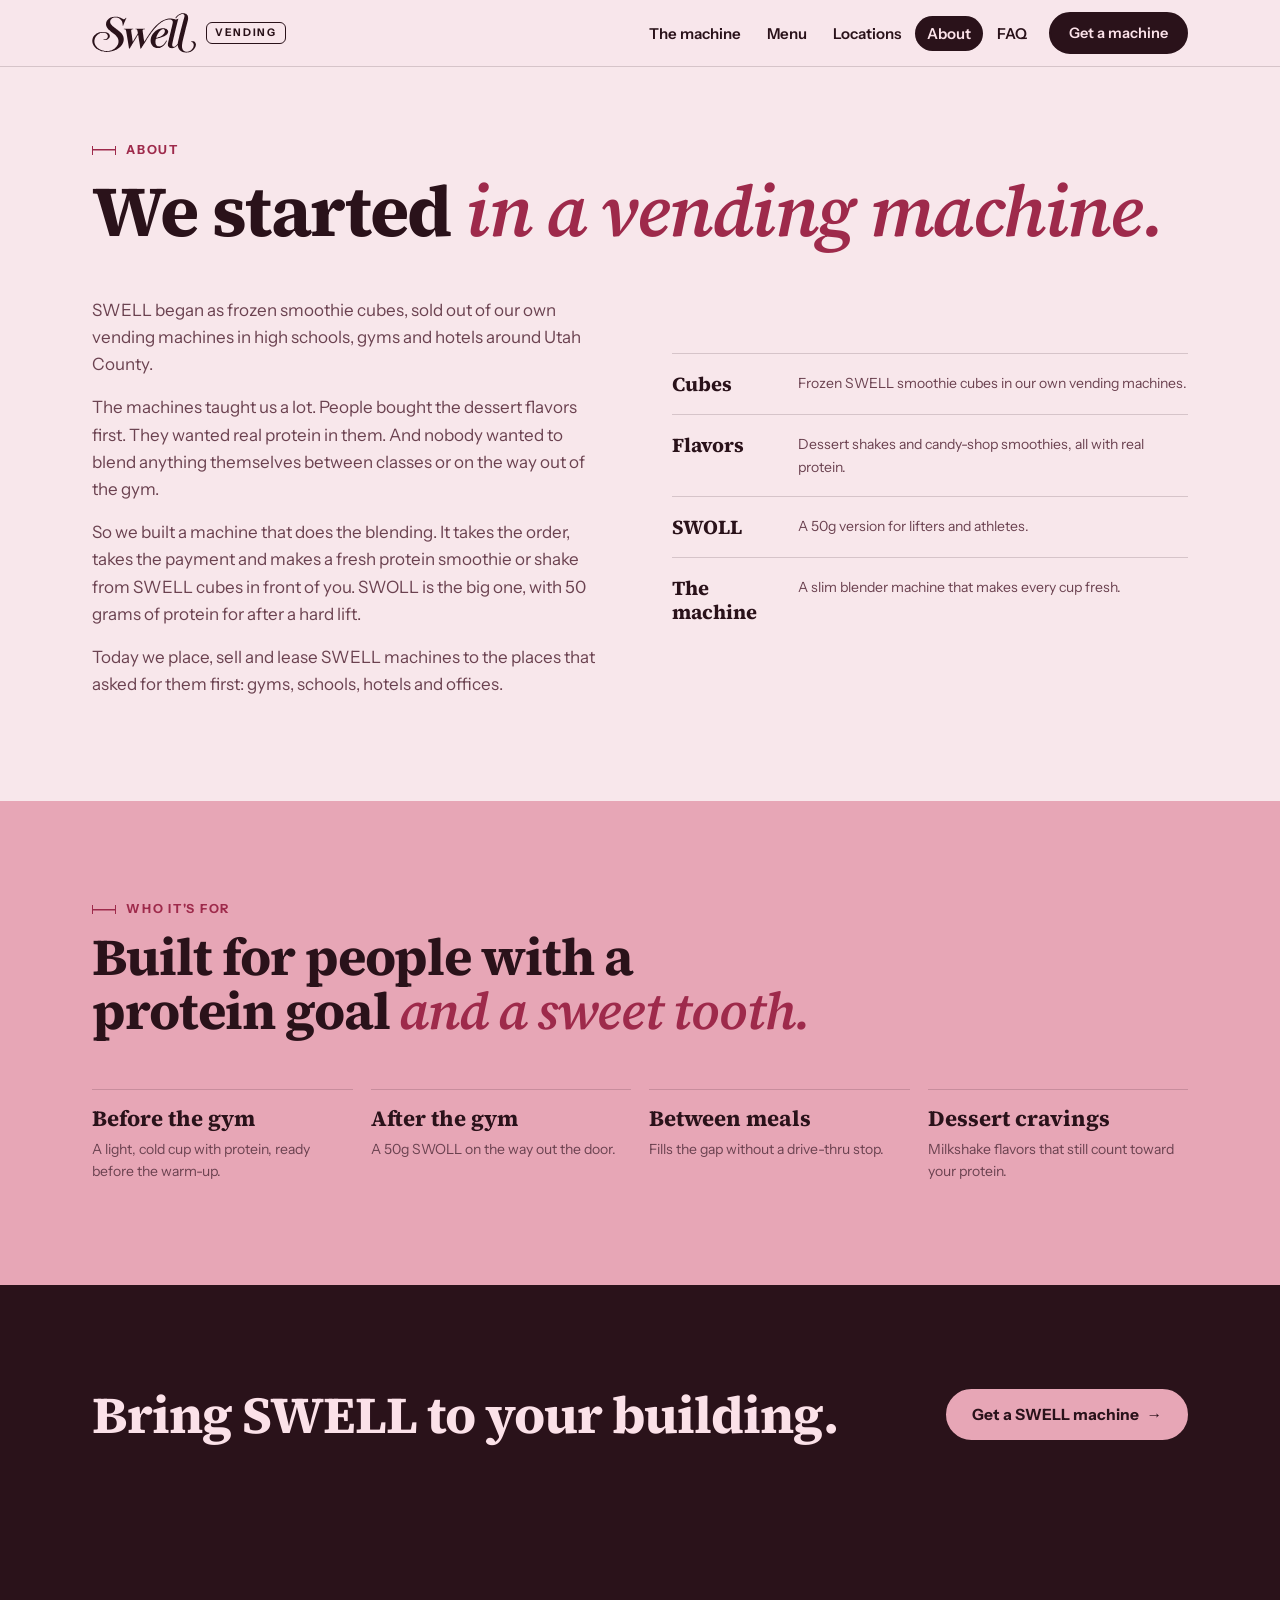
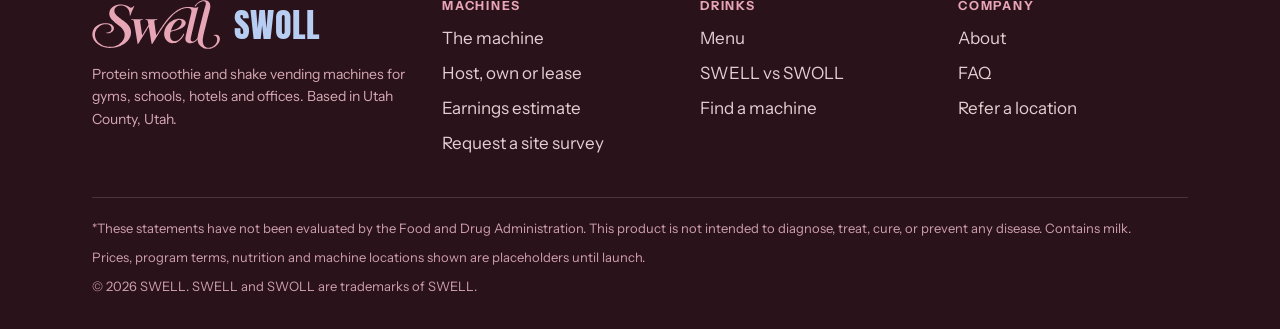
==== about.html @ 577dccd2 "Add files via upload" ====
<!doctype html>
<html lang="en">
<head>
<meta charset="utf-8">
<meta name="viewport" content="width=device-width, initial-scale=1, viewport-fit=cover">
<title>About SWELL</title>
<meta name="claude:viewport-fit-sides" content="cover">
<meta name="description" content="SWELL started selling frozen smoothie cubes from its own vending machines in Utah County high schools, gyms and hotels. Now the machine blends them fresh.">
<link rel="canonical" href="https://pdrayday.github.io/drinkswell/about.html">
<meta name="theme-color" content="#f8e7eb">
<meta name="color-scheme" content="only light">
<meta property="og:type" content="website"><meta property="og:site_name" content="SWELL Vending"><meta property="og:title" content="About SWELL"><meta property="og:description" content="SWELL started selling frozen smoothie cubes from its own vending machines in Utah County high schools, gyms and hotels. Now the machine blends them fresh."><meta property="og:image" content="https://pdrayday.github.io/drinkswell/img/cups/swell_mango.webp">
<link rel="icon" href="favicon.ico" sizes="any"><link rel="icon" type="image/png" sizes="32x32" href="img/icons/favicon-32.png"><link rel="apple-touch-icon" href="img/icons/apple-touch-icon.png">
<link rel="preload" href="fonts/source-serif-4.woff2" as="font" type="font/woff2" crossorigin>
<link rel="preload" href="fonts/instrument-sans-400.woff2" as="font" type="font/woff2" crossorigin>
<link rel="stylesheet" href="css/site.css">
</head>
<body>
<svg width="0" height="0" style="position:absolute" aria-hidden="true"><symbol id="swell-logo" viewBox="0 0 2496 954"><path fill-rule="evenodd" d="M2245.5,951.9C2242.8,951.5 2233.5,950.2 2225.0,949.1C2202.7,946.1 2182.8,940.0 2160.0,929.1C2152.1,925.3 2133.8,914.0 2126.5,908.5C2114.6,899.4 2094.5,877.2 2086.2,864.0C2081.6,856.6 2072.1,836.1 2069.2,827.0C2064.2,811.8 2060.0,790.3 2060.0,779.9C2060.0,769.8 2055.9,768.1 2050.6,776.0C2047.2,781.1 2028.8,799.5 2022.0,804.5C2020.5,805.6 2016.6,808.5 2013.4,811.0C2006.9,816.0 2003.8,818.0 1993.5,823.8C1962.8,841.0 1920.8,848.5 1890.5,842.0C1880.0,839.8 1866.3,834.8 1861.0,831.2C1859.6,830.3 1857.5,829.0 1856.3,828.5C1849.8,825.5 1830.0,803.7 1830.0,799.5C1830.0,799.0 1828.7,795.9 1827.1,792.6C1824.8,787.8 1823.8,783.5 1822.4,772.2C1820.8,759.5 1820.8,756.2 1821.9,743.7C1823.4,725.7 1824.8,716.4 1826.6,712.2C1827.3,710.3 1828.7,704.7 1829.5,699.7C1830.4,694.6 1831.9,687.8 1833.0,684.5C1834.0,681.2 1835.4,675.4 1836.0,671.5C1836.6,667.6 1837.9,662.0 1838.9,659.0C1840.0,656.0 1841.3,649.9 1842.0,645.5C1842.7,641.1 1844.0,635.5 1845.0,633.0C1846.0,630.5 1847.3,624.5 1847.9,619.6C1848.6,614.7 1849.8,609.1 1850.6,607.1C1851.4,605.2 1852.7,599.3 1853.6,594.1C1854.4,588.8 1855.9,582.2 1856.9,579.5C1857.9,576.8 1859.3,571.1 1860.0,567.0C1860.7,562.9 1862.0,557.5 1863.0,555.0C1864.0,552.5 1865.3,546.9 1866.0,542.5C1866.7,538.1 1868.0,532.3 1869.0,529.5C1870.0,526.8 1871.4,521.4 1872.1,517.5C1872.7,513.6 1874.1,508.2 1875.0,505.5C1876.0,502.7 1877.3,497.1 1878.0,493.0C1878.7,488.9 1880.0,483.5 1881.0,481.0C1882.0,478.5 1883.3,473.2 1883.9,469.2C1884.5,465.1 1885.9,459.3 1887.0,456.2C1888.1,453.2 1889.5,446.8 1890.1,442.1C1890.7,437.4 1892.0,431.5 1893.0,429.0C1894.0,426.5 1895.3,420.6 1895.9,415.8C1896.5,411.0 1897.9,404.3 1899.0,401.0C1900.1,397.6 1901.6,391.1 1902.4,386.5C1903.2,381.9 1904.4,377.1 1905.0,376.0C1905.6,374.9 1906.9,369.6 1908.0,364.2C1909.0,358.9 1910.4,353.1 1911.0,351.5C1911.6,349.9 1913.0,344.3 1914.1,339.2C1915.1,334.1 1916.5,329.0 1917.1,327.9C1917.6,326.8 1919.0,321.5 1920.0,316.2C1921.1,310.9 1922.5,304.7 1923.3,302.5C1924.1,300.3 1925.3,295.1 1926.0,291.0C1926.7,286.9 1928.1,281.2 1929.0,278.4C1930.0,275.5 1931.4,269.7 1932.0,265.6C1932.6,261.4 1934.0,255.0 1935.1,251.3C1936.1,247.6 1937.7,238.3 1938.6,230.6C1940.8,211.5 1939.6,199.9 1934.2,189.2C1928.0,176.8 1915.6,166.2 1902.5,162.0C1899.8,161.1 1896.5,159.8 1895.3,159.2C1891.5,157.1 1873.2,155.0 1859.0,155.0C1844.8,155.0 1821.2,157.2 1816.5,159.0C1815.0,159.6 1809.7,160.7 1804.6,161.6C1796.8,162.9 1784.4,166.4 1773.5,170.2C1771.8,170.8 1767.8,172.1 1764.5,173.2C1761.2,174.3 1756.4,176.2 1753.9,177.6C1751.3,178.9 1748.6,180.0 1747.9,180.0C1747.1,180.0 1744.3,181.1 1741.5,182.4C1738.8,183.7 1733.6,186.1 1730.0,187.8C1726.4,189.5 1721.5,191.8 1719.0,193.0C1716.5,194.2 1712.4,196.3 1709.9,197.8C1707.3,199.3 1703.2,201.6 1700.9,202.9C1698.5,204.2 1695.1,206.3 1693.4,207.6C1691.7,208.9 1689.9,210.0 1689.3,210.0C1688.8,210.0 1686.6,211.3 1684.4,213.0C1682.3,214.6 1680.0,216.0 1679.4,216.0C1678.8,216.0 1676.7,217.2 1674.7,218.8C1672.8,220.3 1669.9,222.3 1668.3,223.2C1666.8,224.2 1663.5,226.3 1661.0,228.0C1658.5,229.7 1655.2,231.8 1653.7,232.8C1652.2,233.7 1647.9,236.8 1644.3,239.5C1640.8,242.2 1636.8,245.2 1635.6,246.0C1630.0,249.9 1614.9,261.9 1609.6,266.7C1608.5,267.7 1606.6,269.2 1605.4,270.0C1601.3,272.9 1578.6,293.8 1556.7,315.0C1528.3,342.4 1467.1,412.7 1451.5,435.8C1450.1,437.8 1447.6,441.3 1445.9,443.5C1444.3,445.7 1441.3,449.9 1439.2,452.9C1434.8,459.4 1432.1,463.0 1427.7,468.7C1422.2,475.9 1409.1,493.4 1406.9,496.5C1405.8,498.1 1403.1,502.0 1401.0,505.0C1398.8,508.0 1396.1,511.9 1395.0,513.5C1393.9,515.1 1391.8,518.1 1390.5,520.0C1389.2,521.9 1387.1,525.1 1386.0,527.0C1384.8,528.9 1382.1,533.0 1380.0,536.0C1369.4,550.7 1360.1,564.6 1356.9,570.5C1355.7,572.7 1353.7,575.8 1352.4,577.3C1351.1,578.9 1350.0,580.6 1350.0,581.1C1350.0,581.6 1347.4,586.0 1344.2,590.8C1336.8,601.8 1322.9,622.7 1321.4,624.9C1319.1,628.3 1308.5,644.6 1307.0,647.0C1306.2,648.4 1304.6,651.0 1303.5,652.8C1302.4,654.7 1300.3,657.8 1298.8,659.7C1297.2,661.7 1296.0,663.8 1296.0,664.5C1296.0,665.2 1294.8,667.3 1293.2,669.3C1291.7,671.3 1288.3,676.6 1285.7,681.2C1283.0,685.8 1279.6,691.4 1278.2,693.7C1276.7,696.0 1273.3,701.4 1270.6,705.7C1267.9,710.0 1264.5,715.3 1263.0,717.5C1261.6,719.7 1260.1,722.2 1259.8,723.0C1259.5,723.8 1256.7,728.3 1253.6,732.8C1250.5,737.4 1248.0,741.4 1248.0,741.6C1248.0,741.8 1245.4,746.0 1242.1,750.8C1235.0,761.4 1225.5,776.2 1221.5,783.0C1219.8,785.8 1216.7,790.9 1214.5,794.4C1212.3,797.9 1209.4,802.6 1208.0,804.9C1206.6,807.3 1204.6,810.4 1203.5,811.8C1202.3,813.3 1199.4,817.9 1197.0,822.0C1194.6,826.1 1191.9,830.4 1191.0,831.5C1190.1,832.6 1187.1,837.3 1184.4,842.0C1176.1,856.2 1171.0,860.2 1165.0,857.0C1161.9,855.3 1161.1,852.9 1159.5,840.3C1158.6,833.8 1156.9,823.1 1155.5,816.5C1154.2,809.9 1152.4,799.1 1151.5,792.5C1150.6,785.9 1149.4,778.9 1148.9,776.9C1148.4,775.0 1147.1,766.8 1146.1,758.7C1145.0,750.7 1143.7,742.4 1143.1,740.3C1142.6,738.2 1141.2,729.8 1140.0,721.5C1138.9,713.2 1137.5,704.9 1137.0,703.0C1136.5,701.1 1135.4,693.6 1134.5,686.5C1133.6,679.4 1132.0,669.9 1131.0,665.5C1130.0,661.1 1128.6,653.2 1128.0,648.0C1127.4,642.8 1126.1,634.5 1125.0,629.5C1124.0,624.5 1122.6,615.8 1121.9,610.1C1121.3,604.4 1120.1,597.4 1119.4,594.6C1118.6,591.8 1117.3,583.6 1116.4,576.5C1115.6,569.4 1114.0,559.5 1112.9,554.5C1111.8,549.5 1110.6,541.6 1110.3,536.7C1110.0,531.9 1109.1,527.2 1108.4,526.2C1107.2,524.6 1107.0,524.6 1104.3,526.2C1102.8,527.1 1100.4,530.0 1099.0,532.7C1096.1,538.1 1093.1,543.1 1090.1,547.5C1084.4,555.6 1068.8,581.1 1067.0,585.1C1066.4,586.4 1064.4,590.0 1062.5,593.0C1060.6,596.0 1058.1,600.3 1056.9,602.5C1055.7,604.7 1053.7,607.8 1052.4,609.3C1051.1,610.9 1050.0,612.8 1050.0,613.5C1050.0,614.2 1048.9,616.1 1047.6,617.7C1046.3,619.2 1044.3,622.3 1043.1,624.5C1041.9,626.7 1039.9,630.1 1038.7,632.0C1037.5,634.0 1035.6,637.1 1034.5,638.9C1033.4,640.7 1031.5,643.6 1030.3,645.4C1029.1,647.1 1027.3,649.9 1026.4,651.5C1025.5,653.1 1023.7,655.8 1022.4,657.3C1021.1,658.9 1020.0,660.7 1020.0,661.3C1020.0,662.0 1018.6,664.3 1017.0,666.4C1015.3,668.6 1014.0,670.8 1014.0,671.3C1014.0,672.2 1012.0,675.7 1005.5,686.0C1004.3,687.9 1001.1,693.2 998.4,697.8C995.7,702.3 992.1,708.2 990.5,710.8C988.9,713.5 986.6,717.1 985.5,718.9C984.4,720.7 982.3,723.8 980.8,725.7C979.2,727.7 978.0,729.8 978.0,730.5C978.0,731.2 976.7,733.4 975.0,735.5C973.4,737.6 972.0,739.8 972.0,740.5C972.0,741.2 970.7,743.4 969.0,745.5C967.4,747.6 966.0,749.8 966.0,750.5C966.0,751.2 964.7,753.4 963.0,755.5C961.4,757.6 960.0,759.7 960.0,760.3C960.0,760.9 958.9,762.7 957.6,764.4C956.3,766.1 954.2,769.5 952.9,771.9C948.1,780.5 938.8,795.8 933.1,804.5C931.6,806.7 929.9,809.6 929.2,811.0C928.5,812.4 927.0,814.9 925.7,816.7C924.5,818.4 922.1,822.2 920.5,825.0C918.9,827.9 916.5,831.4 915.4,832.8C914.2,834.3 912.3,837.4 911.2,839.7C910.0,842.0 908.6,844.2 908.0,844.5C907.4,844.9 906.4,846.6 905.6,848.4C903.5,853.5 898.2,859.0 895.4,859.0C890.7,859.0 888.3,855.1 887.5,846.4C887.1,842.1 886.2,835.4 885.4,831.5C884.7,827.6 883.2,819.1 882.1,812.5C881.0,805.9 879.0,794.0 877.7,786.0C876.3,778.0 873.8,762.0 872.1,750.5C870.3,739.0 868.2,725.2 867.4,720.0C866.5,714.8 865.0,705.1 864.0,698.5C862.1,686.1 858.6,665.9 854.5,643.5C853.2,636.4 851.8,628.0 851.5,625.0C851.1,622.0 849.8,613.9 848.5,607.0C847.2,600.1 845.9,591.1 845.5,587.0C845.1,582.9 844.2,576.7 843.4,573.2C842.6,569.7 841.1,561.2 840.0,554.2C838.9,547.2 837.2,537.2 836.1,532.0C835.1,526.8 833.9,519.8 833.5,516.5C833.1,513.2 831.9,506.2 830.9,500.9C828.9,491.3 827.0,479.1 822.5,449.0C816.6,410.1 812.7,400.1 800.9,393.9C797.1,391.9 794.6,391.5 781.3,391.0C771.3,390.7 765.7,390.1 764.9,389.3C762.9,387.3 763.5,382.2 766.0,379.5L768.3,377.0L878.1,377.0C976.5,377.0 988.0,377.2 989.4,378.6C991.4,380.6 991.4,385.9 989.4,388.8C988.0,390.9 987.2,391.0 973.2,391.0C959.9,391.0 958.0,391.2 953.5,393.4C943.1,398.2 939.2,406.5 940.3,421.4C941.7,439.8 943.2,453.1 945.0,463.5C946.1,469.6 947.4,479.2 948.1,485.0C948.7,490.8 950.0,499.3 951.0,504.0C952.0,508.7 953.4,517.0 954.0,522.5C954.6,528.0 956.0,537.0 957.0,542.5C958.1,548.0 959.4,557.5 960.0,563.5C960.6,569.5 962.0,579.2 963.0,585.0C964.1,590.8 965.4,601.1 966.0,608.0C966.6,614.9 967.9,625.2 969.0,631.0C970.0,636.8 971.4,646.5 972.0,652.5C972.6,658.5 973.8,666.0 974.6,669.1C975.3,672.2 976.0,676.8 976.0,679.3C976.0,684.0 977.7,686.4 980.6,685.8C981.5,685.6 982.6,684.8 983.0,684.0C983.4,683.2 985.5,679.1 987.5,675.0C989.5,670.9 992.0,666.6 993.0,665.5C994.0,664.4 995.5,662.0 996.5,660.1C997.4,658.2 999.1,655.8 1000.1,654.7C1001.1,653.5 1002.0,652.2 1002.0,651.7C1002.0,650.7 1005.0,645.6 1010.8,637.0C1012.5,634.3 1014.0,631.6 1014.0,631.2C1014.0,630.7 1014.9,629.1 1016.0,627.7C1018.1,625.0 1022.7,617.0 1025.9,610.4C1026.9,608.1 1028.3,605.9 1028.9,605.5C1029.5,605.2 1030.7,603.2 1031.6,601.2C1033.0,597.6 1035.1,594.2 1041.2,585.3C1042.7,583.0 1044.0,580.9 1044.0,580.6C1044.0,580.0 1046.9,575.5 1053.0,566.5C1059.7,556.7 1062.0,552.9 1062.0,552.1C1062.0,551.6 1063.1,549.9 1064.4,548.3C1065.7,546.8 1067.7,543.7 1068.9,541.5C1070.1,539.3 1072.5,535.1 1074.3,532.2C1076.1,529.3 1081.1,521.0 1085.4,513.7C1089.8,506.5 1094.4,499.1 1095.6,497.5C1100.2,491.1 1100.5,488.4 1098.7,470.8C1097.8,461.8 1096.3,451.8 1095.5,448.5C1094.6,445.2 1093.0,437.6 1092.0,431.5C1087.6,406.7 1083.9,398.2 1075.5,393.7C1072.2,391.9 1069.4,391.5 1059.0,391.2C1045.3,390.8 1043.0,389.9 1043.0,385.0C1043.0,383.5 1043.9,381.1 1045.1,379.6L1047.1,377.0L1158.5,377.0C1238.7,377.0 1270.6,377.3 1272.4,378.1C1273.7,378.7 1275.1,380.1 1275.3,381.2C1276.0,383.9 1274.2,388.8 1272.0,390.0C1271.0,390.6 1262.6,391.0 1253.4,391.0C1237.6,391.0 1236.5,391.1 1230.9,393.6C1224.0,396.7 1218.8,402.7 1216.3,410.7C1214.8,415.4 1214.8,417.3 1215.9,428.2C1217.2,441.6 1218.9,454.6 1222.5,480.0C1223.8,489.1 1225.2,499.0 1225.5,502.0C1225.8,505.0 1226.5,509.8 1227.1,512.5C1227.6,515.2 1229.1,526.0 1230.5,536.5C1231.9,547.0 1233.4,558.4 1233.9,562.0C1240.0,602.8 1244.3,631.4 1246.0,642.0C1246.6,646.1 1248.0,655.1 1249.1,662.0C1250.1,668.9 1251.0,676.4 1251.0,678.6C1251.0,684.1 1253.7,687.7 1256.7,686.2C1257.9,685.5 1259.2,683.8 1259.8,682.2C1260.7,679.7 1272.2,661.5 1281.2,648.3C1282.7,646.0 1284.0,643.8 1284.0,643.2C1284.0,642.7 1284.9,641.5 1285.9,640.6C1287.0,639.6 1288.6,637.2 1289.5,635.3C1290.4,633.4 1292.1,630.3 1293.3,628.5C1294.5,626.6 1296.6,623.2 1298.0,620.9C1299.4,618.6 1302.3,613.9 1304.5,610.4C1306.7,606.9 1309.8,601.8 1311.5,599.0C1316.2,590.9 1320.7,583.8 1323.0,580.5C1324.2,578.9 1326.6,575.0 1328.5,572.0C1330.3,569.0 1333.0,564.9 1334.5,563.0C1337.2,559.4 1346.0,546.3 1349.5,540.6C1350.6,538.8 1352.5,536.0 1353.8,534.4C1359.9,526.6 1362.0,523.6 1362.0,522.5C1362.0,521.8 1363.2,519.7 1364.8,517.7C1366.3,515.8 1368.3,512.9 1369.2,511.3C1371.1,508.3 1374.0,503.9 1381.1,493.3C1388.4,482.4 1388.8,481.7 1392.5,477.0C1394.4,474.5 1396.9,470.9 1398.0,469.0C1399.1,467.1 1401.4,463.7 1403.1,461.5C1404.7,459.3 1407.3,455.7 1408.8,453.5C1412.0,448.7 1416.5,442.7 1420.0,438.4C1421.4,436.7 1423.6,433.9 1425.0,432.1C1426.4,430.4 1429.1,426.9 1431.0,424.5C1434.6,420.0 1440.3,412.8 1461.3,386.1C1463.6,383.2 1466.2,380.1 1467.1,379.1C1468.0,378.2 1474.7,370.5 1482.0,362.0C1510.6,328.7 1540.3,298.3 1572.4,269.5C1577.3,265.1 1582.7,260.2 1584.4,258.6C1586.1,257.0 1589.1,254.6 1591.0,253.1C1592.9,251.7 1597.0,248.5 1600.0,246.0C1606.5,240.6 1615.8,233.4 1624.0,227.5C1625.9,226.1 1629.5,223.4 1632.0,221.5C1634.5,219.6 1638.1,217.1 1640.0,216.0C1641.9,214.9 1645.5,212.4 1648.0,210.5C1650.5,208.5 1653.8,206.2 1655.3,205.2C1656.9,204.3 1659.8,202.3 1661.7,200.8C1663.7,199.2 1665.8,198.0 1666.5,198.0C1667.2,198.0 1669.0,197.0 1670.6,195.8C1672.1,194.5 1675.4,192.5 1678.0,191.3C1680.5,190.1 1683.2,188.6 1684.0,188.1C1684.8,187.5 1687.5,186.2 1690.0,185.0C1696.6,182.0 1702.3,179.1 1704.0,177.9C1704.8,177.4 1707.5,176.0 1710.0,174.9C1712.5,173.8 1715.2,172.5 1716.0,171.9C1716.8,171.4 1719.1,170.3 1721.0,169.4C1722.9,168.5 1726.8,166.7 1729.5,165.4C1732.2,164.1 1735.8,162.7 1737.5,162.4C1739.2,162.0 1742.2,160.8 1744.4,159.8C1749.2,157.4 1760.3,153.4 1769.5,150.9C1773.3,149.9 1778.3,148.3 1780.5,147.5C1782.7,146.7 1789.2,145.1 1795.0,144.0C1800.8,142.9 1808.0,141.4 1811.0,140.6C1820.3,138.1 1856.4,134.7 1878.0,134.3C1895.4,133.9 1902.2,134.2 1923.0,136.5C1936.5,137.9 1952.0,140.2 1957.5,141.5C1963.0,142.8 1969.8,144.2 1972.5,144.6C1975.2,145.0 1979.9,146.1 1982.9,147.1C1989.5,149.4 2010.4,153.0 2016.8,153.0C2028.6,152.9 2045.8,148.1 2056.0,142.0C2067.7,134.9 2068.2,134.7 2070.6,135.8C2073.6,137.2 2074.6,141.0 2072.7,144.6C2068.2,153.7 2053.6,204.4 2043.5,246.5C2039.6,262.7 2036.4,275.2 2033.0,287.0C2031.8,291.1 2029.9,298.3 2028.9,303.0C2027.8,307.7 2026.3,313.5 2025.5,316.0C2024.8,318.5 2023.4,324.4 2022.5,329.2C2021.7,334.1 2020.1,340.8 2019.1,344.2C2018.0,347.7 2016.9,352.7 2016.5,355.5C2016.1,358.2 2014.8,363.9 2013.5,368.0C2011.0,376.1 2008.3,386.8 2004.0,405.5C2002.5,412.1 2000.6,420.2 1999.7,423.5C1998.9,426.8 1996.8,435.8 1995.0,443.5C1993.3,451.2 1991.0,461.1 1989.8,465.5C1988.7,469.9 1986.9,477.5 1985.9,482.4C1984.9,487.3 1983.6,492.7 1983.0,494.4C1982.4,496.1 1981.2,501.3 1980.5,506.0C1979.7,510.7 1978.2,517.2 1977.2,520.5C1976.1,523.8 1975.0,529.4 1974.6,532.9C1974.2,536.4 1972.8,542.7 1971.5,546.9C1970.2,551.1 1968.9,556.8 1968.5,559.5C1968.2,562.2 1966.8,568.1 1965.5,572.5C1963.1,580.2 1961.4,587.4 1956.6,608.5C1955.3,614.0 1953.6,620.8 1952.7,623.5C1951.9,626.2 1950.4,632.7 1949.5,637.8C1948.6,642.9 1947.3,648.7 1946.6,650.8C1945.9,652.8 1945.0,656.8 1944.6,659.5C1944.2,662.2 1942.9,668.3 1941.6,673.0C1940.3,677.7 1938.7,684.9 1938.0,689.0C1937.3,693.1 1936.1,698.2 1935.4,700.3C1934.6,702.4 1933.3,708.3 1932.5,713.3C1931.6,718.4 1930.1,725.4 1929.1,729.0C1926.5,737.7 1925.0,751.0 1925.0,764.5C1925.0,784.4 1927.5,792.4 1936.4,801.8C1942.7,808.5 1945.3,810.0 1953.6,811.5C1960.2,812.8 1962.5,812.8 1970.6,811.6C1980.3,810.2 1990.4,806.2 1996.7,801.4C1998.4,800.1 2000.3,799.0 2000.9,799.0C2002.7,799.0 2025.1,778.8 2032.0,770.9C2043.6,757.8 2054.7,742.4 2057.0,736.6C2057.5,735.2 2058.6,728.1 2059.5,720.9C2060.3,713.7 2061.2,707.5 2061.5,707.1C2061.7,706.7 2062.8,701.4 2063.9,695.4C2065.0,689.4 2067.5,677.5 2069.5,669.0C2071.5,660.5 2073.9,649.2 2075.0,644.0C2076.1,638.8 2078.3,629.1 2079.9,622.5C2082.7,610.7 2084.6,602.6 2091.0,574.5C2095.2,556.0 2101.8,529.1 2108.0,505.0C2110.8,494.3 2115.1,477.6 2117.6,468.0C2120.1,458.4 2123.0,447.1 2124.0,443.0C2125.0,438.9 2128.8,423.8 2132.4,409.5C2136.1,395.2 2140.2,379.0 2141.5,373.5C2145.8,355.5 2147.2,349.6 2150.1,339.6C2151.7,334.2 2153.0,329.2 2153.0,328.6C2153.0,328.0 2154.4,322.3 2156.1,316.0C2157.8,309.7 2160.5,299.3 2162.2,293.0C2163.9,286.7 2166.5,277.0 2168.0,271.5C2169.6,266.0 2171.5,258.8 2172.3,255.5C2176.7,237.4 2178.5,230.7 2180.5,223.5C2181.8,219.1 2183.5,212.8 2184.3,209.5C2188.9,191.0 2191.3,182.1 2192.6,178.6C2193.5,176.4 2194.6,172.1 2195.1,169.1C2195.7,166.0 2197.2,160.1 2198.6,156.0C2204.0,139.1 2205.2,135.2 2206.7,129.5C2207.5,126.2 2209.2,120.3 2210.5,116.5C2211.8,112.7 2213.2,107.9 2213.5,106.0C2213.9,104.1 2215.3,98.5 2216.8,93.5C2219.1,85.5 2219.4,82.8 2219.4,69.0L2219.5,53.5L2215.5,47.2C2211.9,41.3 2209.7,39.0 2202.2,33.3C2197.7,29.9 2183.9,26.7 2173.5,26.7C2163.5,26.7 2138.2,30.8 2133.5,33.2C2131.8,34.1 2128.9,35.1 2127.0,35.5C2123.7,36.1 2111.3,41.5 2106.0,44.6C2104.6,45.4 2101.7,46.9 2099.5,47.9C2097.3,48.9 2094.9,50.5 2094.1,51.4C2093.4,52.3 2092.2,53.0 2091.5,53.0C2090.9,53.0 2088.3,54.5 2085.9,56.2C2080.1,60.5 2078.1,61.9 2073.2,65.2C2066.7,69.5 2042.6,93.5 2036.4,101.6C2033.4,105.6 2028.8,112.6 2026.2,117.2C2020.3,127.4 2018.1,128.8 2010.3,127.0C2000.9,124.9 1999.9,119.3 2007.3,110.1C2009.1,107.9 2013.0,102.9 2016.0,98.9C2035.3,73.3 2062.7,48.6 2085.1,36.6C2087.6,35.3 2090.2,33.5 2090.9,32.6C2091.6,31.8 2093.8,30.6 2095.7,29.9C2097.7,29.3 2100.8,27.7 2102.8,26.4C2104.7,25.1 2106.8,24.0 2107.4,24.0C2108.0,24.0 2110.5,22.9 2113.0,21.6C2115.5,20.3 2119.5,18.7 2122.0,18.0C2124.5,17.4 2127.9,16.0 2129.5,15.0C2131.2,13.9 2135.2,12.7 2138.5,12.1C2141.8,11.5 2147.9,10.1 2152.0,8.9C2158.9,6.8 2161.7,6.6 2189.0,6.6L2218.5,6.5L2230.6,9.7C2237.3,11.5 2245.3,14.3 2248.5,16.0C2251.6,17.6 2254.8,19.0 2255.5,19.0C2256.2,19.0 2257.3,19.7 2258.1,20.6C2258.8,21.4 2261.0,23.0 2263.0,24.0C2270.7,27.9 2289.4,49.2 2292.7,57.6C2293.1,58.6 2294.4,61.0 2295.7,62.9C2297.0,64.8 2298.0,67.1 2298.0,68.2C2298.0,69.2 2299.1,72.8 2300.5,76.1C2303.7,83.7 2307.0,107.8 2307.0,123.5C2307.0,136.1 2302.8,169.8 2300.7,175.0C2299.9,176.9 2298.7,181.9 2298.0,186.0C2297.3,190.1 2295.9,195.6 2294.9,198.2C2293.9,200.8 2292.6,205.9 2291.9,209.7C2291.3,213.4 2290.0,218.5 2289.0,221.0C2288.0,223.5 2286.7,228.9 2286.0,233.0C2285.3,237.1 2284.1,242.1 2283.3,244.0C2282.5,245.9 2281.2,250.9 2280.4,255.0C2279.6,259.1 2277.9,266.1 2276.6,270.5C2274.4,278.1 2272.8,283.9 2269.3,297.5C2265.7,311.7 2264.9,314.9 2263.0,322.5C2261.9,326.9 2260.1,333.2 2259.1,336.5C2258.0,339.8 2256.5,345.9 2255.6,350.0C2254.8,354.1 2253.4,359.4 2252.6,361.8C2251.8,364.1 2250.6,368.8 2250.0,372.3C2249.4,375.7 2247.8,381.9 2246.5,386.0C2245.3,390.1 2243.9,396.0 2243.5,399.0C2243.1,402.0 2242.0,406.5 2241.0,409.0C2240.1,411.5 2238.7,416.6 2238.0,420.5C2237.4,424.4 2235.8,430.9 2234.5,435.0C2233.3,439.1 2231.9,444.5 2231.5,447.0C2231.2,449.5 2230.0,454.2 2229.0,457.5C2227.9,460.8 2226.4,467.1 2225.6,471.5C2224.8,475.9 2223.5,481.3 2222.7,483.5C2221.9,485.7 2220.7,490.9 2220.0,495.0C2219.3,499.1 2217.9,504.8 2216.9,507.7C2215.9,510.6 2214.4,516.6 2213.6,521.2C2212.7,525.8 2211.2,531.8 2210.1,534.5C2209.1,537.3 2207.9,541.8 2207.5,544.5C2207.1,547.3 2205.8,552.9 2204.5,557.0C2203.1,561.1 2201.4,567.4 2200.7,571.0C2199.9,574.6 2198.3,581.3 2197.1,586.0C2192.9,602.3 2191.9,606.6 2189.9,616.5C2188.8,622.0 2187.3,628.5 2186.5,631.0C2185.7,633.5 2184.4,639.1 2183.6,643.5C2182.7,647.9 2181.4,653.7 2180.5,656.4C2179.7,659.1 2178.5,664.3 2177.9,667.9C2177.3,671.5 2176.1,676.9 2175.3,679.8C2174.0,684.6 2172.0,694.3 2167.6,718.0C2161.6,750.3 2159.8,769.9 2160.3,797.5C2160.6,819.9 2161.0,823.9 2163.4,835.5C2164.9,842.6 2167.7,853.0 2169.5,858.5C2173.1,868.9 2179.3,882.4 2181.0,883.5C2181.6,883.9 2182.9,885.9 2184.1,888.1C2188.8,897.4 2207.9,913.6 2222.0,920.3C2228.2,923.2 2243.9,928.3 2251.8,929.9C2258.5,931.3 2286.4,931.3 2295.0,930.0C2305.2,928.4 2326.1,923.0 2330.2,920.9C2332.3,919.9 2334.4,919.0 2335.1,919.0C2336.4,919.0 2352.4,911.1 2358.0,907.8C2371.8,899.5 2381.4,891.8 2394.4,878.6C2402.5,870.3 2415.1,854.2 2417.8,848.6C2418.7,846.9 2420.3,844.1 2421.6,842.5C2422.8,840.9 2424.1,838.4 2424.5,837.0C2424.9,835.6 2425.9,833.4 2426.8,832.0C2428.8,828.7 2433.7,815.1 2435.6,807.5C2441.2,784.3 2441.4,782.5 2441.5,768.5C2441.5,755.5 2441.3,753.7 2438.2,743.8C2434.7,732.4 2430.9,724.3 2425.8,717.6C2421.3,711.8 2413.1,704.3 2409.0,702.4C2407.1,701.5 2404.4,699.9 2403.0,699.0C2399.5,696.5 2389.5,694.7 2383.5,695.4C2376.9,696.1 2374.7,694.7 2375.2,690.0C2375.5,686.4 2375.7,686.2 2385.0,682.0C2398.1,675.9 2418.6,674.3 2435.5,678.0C2464.3,684.3 2486.6,709.2 2491.0,739.8C2491.5,743.7 2492.7,748.8 2493.5,751.2C2495.3,756.6 2495.4,759.3 2493.5,765.3C2492.7,768.0 2491.5,774.0 2490.9,778.8C2488.5,796.9 2481.2,817.8 2471.0,835.9C2458.6,857.9 2436.8,882.6 2416.1,898.2C2411.5,901.7 2406.1,905.7 2404.1,907.2C2402.1,908.7 2398.8,910.8 2396.8,912.0C2394.8,913.1 2391.6,915.0 2389.7,916.2C2381.1,921.9 2357.1,933.5 2348.0,936.5C2345.0,937.5 2341.3,938.9 2339.7,939.7C2333.1,943.0 2311.1,947.7 2293.5,949.5C2290.2,949.8 2284.0,950.8 2279.6,951.6C2271.2,953.1 2253.7,953.3 2245.5,951.9ZM338.5,934.0C329.7,933.5 316.7,932.5 309.5,931.6C302.4,930.7 294.8,930.0 292.8,930.0C288.1,930.0 255.8,923.6 246.5,920.9C226.0,914.8 216.0,911.7 211.5,910.0C208.8,908.9 203.8,907.2 200.5,906.1C181.5,900.0 139.0,878.2 124.0,866.9C122.1,865.5 119.7,864.0 118.6,863.6C111.3,861.0 66.8,820.2 59.6,809.4C58.5,807.6 55.5,803.6 53.0,800.3C47.4,793.1 38.0,778.9 35.2,773.3C34.0,771.0 32.6,768.9 32.1,768.6C31.6,768.2 30.6,766.3 29.9,764.2C29.3,762.2 27.9,759.4 27.0,758.0C26.0,756.6 24.7,753.5 24.0,751.0C23.3,748.5 21.9,744.8 20.8,742.7C17.8,736.7 12.5,717.1 9.4,700.0C8.4,694.2 7.5,683.4 7.2,672.5C6.9,656.6 7.1,652.6 9.4,638.5C10.8,629.7 13.1,619.1 14.5,615.0C15.8,610.9 17.8,604.8 18.8,601.5C21.8,592.4 25.3,583.8 27.6,580.0C28.8,578.1 30.1,575.4 30.5,574.0C30.9,572.6 32.3,570.1 33.6,568.4C34.9,566.7 36.0,565.0 36.0,564.5C36.0,563.8 42.6,553.7 47.3,547.5C50.4,543.3 60.8,531.2 65.0,527.0C70.0,522.0 82.8,511.1 87.9,507.5C90.2,505.9 93.9,503.1 96.0,501.5C103.7,495.4 113.1,490.2 138.7,477.8C147.0,473.8 177.0,463.9 186.5,462.0C189.8,461.3 195.7,460.0 199.5,459.0C208.1,456.7 234.8,454.1 257.5,453.3C278.6,452.6 312.2,455.6 327.0,459.5C332.2,460.9 339.0,462.6 342.0,463.4C348.4,465.1 362.6,470.1 365.5,471.8C366.6,472.4 369.5,473.9 372.0,475.0C382.0,479.6 387.0,483.0 397.9,492.2C407.1,499.9 417.6,513.1 419.5,519.0C419.9,520.4 421.3,523.3 422.6,525.5C425.0,529.6 428.0,544.7 428.0,552.6C428.0,559.7 424.9,575.3 422.4,580.9C421.1,583.8 420.0,586.7 420.0,587.2C420.0,587.8 417.9,591.7 415.3,595.9C403.4,615.0 373.5,637.9 353.2,643.4C350.1,644.3 345.0,645.7 342.0,646.6C333.2,649.1 305.8,649.7 293.5,647.6C281.4,645.5 277.6,643.6 277.2,639.3C277.0,636.9 277.5,635.7 279.7,634.0C282.0,632.2 283.2,631.9 287.0,632.5C311.7,636.0 331.3,632.0 350.6,619.4C363.6,611.0 374.4,594.6 378.2,577.8C385.3,545.8 375.1,514.9 351.3,496.2C346.0,492.0 334.9,485.0 333.6,485.0C333.2,485.0 331.6,484.2 330.2,483.2C325.8,480.2 311.6,476.1 298.1,473.9C287.2,472.1 282.7,471.9 264.5,472.3C241.1,472.9 228.3,474.5 216.1,478.4C211.6,479.8 207.1,481.0 206.2,481.0C205.3,481.0 203.2,481.7 201.5,482.6C199.8,483.5 195.8,485.2 192.5,486.5C182.9,490.2 175.5,493.4 172.9,495.1C171.6,496.0 168.5,497.7 166.0,498.9C159.7,501.9 157.4,503.4 141.0,514.7C131.0,521.7 110.1,541.7 103.8,550.5C102.2,552.7 100.0,555.6 99.0,557.0C94.5,562.9 91.9,566.8 89.3,571.4C87.8,574.0 85.3,578.3 83.8,580.9C82.3,583.4 80.4,587.1 79.5,589.0C78.6,590.9 76.7,594.8 75.4,597.5C74.0,600.2 72.3,604.5 71.6,607.0C70.8,609.5 69.3,613.8 68.2,616.5C67.1,619.2 65.5,624.4 64.6,628.0C63.8,631.6 62.5,636.8 61.6,639.7C56.4,658.0 57.4,707.2 63.4,723.7C64.2,726.0 65.3,730.4 65.9,733.4C66.5,736.5 68.1,741.4 69.5,744.3C70.9,747.3 72.0,750.3 72.0,751.1C72.0,752.4 76.4,762.1 79.6,768.0C80.4,769.4 81.9,772.5 83.1,775.0C84.3,777.5 86.2,780.7 87.4,782.1C88.6,783.6 90.4,786.3 91.5,788.1C100.9,804.1 115.8,820.8 135.5,837.7C141.6,842.9 147.4,847.9 148.5,848.9C151.0,851.2 164.5,860.5 171.3,864.7C187.2,874.4 200.5,880.9 223.0,890.0C231.5,893.4 255.3,901.0 257.4,901.0C258.4,901.0 262.3,901.9 265.9,902.9C269.5,904.0 277.0,905.6 282.5,906.5C288.0,907.4 295.7,908.7 299.5,909.5C311.4,911.9 338.1,913.3 358.5,912.6C385.3,911.7 392.6,910.9 422.5,905.9C432.6,904.2 459.0,896.4 472.0,891.2C482.4,887.1 505.7,876.0 515.1,870.7C518.2,868.9 522.3,866.7 524.1,865.6C526.0,864.6 528.9,862.5 530.7,861.1C532.5,859.7 535.7,857.1 538.0,855.5C560.0,839.5 591.4,807.4 600.8,791.4C604.0,786.0 606.5,781.9 609.8,776.7C611.5,773.9 613.0,771.1 613.0,770.5C613.0,769.9 614.1,767.9 615.5,766.0C616.9,764.1 618.0,761.9 618.0,760.9C618.0,760.0 619.3,756.9 620.9,753.9C622.4,750.9 624.1,746.9 624.5,745.0C624.9,743.1 626.2,739.0 627.5,736.0C628.7,733.0 630.1,728.2 630.4,725.5C630.8,722.8 632.1,716.9 633.3,712.5C635.2,705.4 635.5,701.9 635.5,681.0C635.5,660.3 635.2,656.5 633.3,649.0C632.2,644.3 630.6,638.0 630.0,635.0C629.3,632.0 627.9,627.9 627.0,626.0C626.0,624.1 624.9,620.9 624.5,619.0C623.8,615.9 620.1,607.5 616.4,601.0C615.7,599.6 614.1,596.6 613.0,594.3C611.9,592.1 609.2,587.6 607.0,584.3C604.7,581.1 602.2,577.4 601.3,576.0C600.3,574.6 598.2,571.9 596.5,570.0C594.9,568.0 592.4,564.9 591.0,563.0C583.1,552.2 565.2,534.1 546.9,518.3C540.5,512.8 534.4,507.5 533.3,506.4C526.5,499.9 515.3,490.6 508.6,486.0C504.2,483.0 498.5,478.6 497.5,477.6C496.4,476.4 492.1,473.1 483.1,466.3C473.4,459.0 468.8,455.6 466.4,453.5C465.1,452.4 461.8,449.7 459.0,447.5C456.2,445.3 447.5,438.2 439.7,431.7C431.9,425.3 423.7,418.5 421.6,416.7C408.7,406.2 391.0,388.4 381.0,376.0C379.1,373.6 376.4,370.2 375.0,368.6C372.3,365.3 372.0,364.9 364.1,353.2C358.7,345.3 349.7,328.1 345.7,318.3C340.2,304.7 336.0,282.7 336.0,267.5C336.1,236.9 343.7,208.2 357.7,186.2C368.3,169.6 388.2,147.8 402.9,136.8C405.4,135.0 409.0,132.3 410.9,130.8C412.9,129.3 415.6,127.5 417.0,126.8C418.4,126.1 420.8,124.7 422.4,123.5C425.8,121.2 431.6,118.1 438.0,115.0C440.5,113.8 444.8,111.8 447.5,110.4C450.3,109.1 453.1,108.0 453.8,108.0C454.5,108.0 457.2,106.9 459.8,105.6C462.4,104.3 466.9,102.7 469.8,102.1C472.7,101.5 476.6,100.4 478.4,99.6C480.3,98.8 485.6,97.4 490.2,96.5C494.8,95.6 501.9,94.0 506.0,93.0C526.5,87.9 586.3,87.6 609.5,92.5C613.4,93.3 621.7,94.9 628.1,95.9C634.5,96.9 641.0,98.5 642.6,99.3C644.2,100.1 648.2,101.3 651.5,102.0C654.8,102.7 659.1,104.0 661.0,105.0C662.9,106.0 666.5,107.3 669.0,108.0C671.5,108.6 674.9,110.0 676.5,111.0C678.1,112.0 681.5,113.4 684.0,114.0C686.5,114.7 689.6,116.0 691.0,116.9C692.4,117.9 695.6,119.4 698.2,120.4C700.8,121.4 703.2,122.6 703.5,123.1C703.9,123.6 706.3,125.0 709.1,126.1C711.8,127.3 714.0,128.6 714.0,129.0C714.0,129.4 715.4,130.3 717.0,131.0C718.7,131.7 721.3,133.2 722.7,134.4C724.2,135.5 727.1,137.4 729.1,138.5C731.2,139.6 737.1,142.7 742.2,145.4L751.5,150.3L761.5,150.4C769.3,150.4 772.3,150.0 775.0,148.6C776.9,147.6 780.6,145.7 783.1,144.4C787.6,142.2 799.9,130.8 809.3,120.2C814.6,114.2 817.6,113.5 821.5,117.5C825.5,121.4 826.0,119.8 810.9,151.6C804.3,165.6 796.8,182.3 791.5,195.0C790.3,198.0 787.4,205.0 785.0,210.5C766.6,254.3 752.1,292.0 750.5,299.7C749.8,303.1 745.9,307.0 743.1,307.0C742.2,307.0 740.4,306.4 739.0,305.7L736.5,304.4L736.3,287.6C735.7,250.1 726.2,214.0 710.2,188.5C698.9,170.6 680.8,150.3 668.5,141.7C666.3,140.2 662.9,137.8 661.0,136.5C659.1,135.1 655.6,133.1 653.3,132.0C651.0,130.9 648.8,129.5 648.5,129.1C648.2,128.6 645.8,127.4 643.2,126.4C640.6,125.4 637.4,123.9 636.0,122.9C634.6,122.0 631.5,120.6 629.0,119.9C626.5,119.2 623.6,118.0 622.5,117.3C619.1,115.2 594.2,110.0 581.5,108.9C565.5,107.4 539.7,108.4 530.4,110.9C526.6,111.9 520.4,113.3 516.5,114.0C512.7,114.7 507.5,116.4 505.1,117.7C502.7,118.9 499.9,120.0 499.0,120.0C498.0,120.0 496.1,120.9 494.7,122.0C493.3,123.1 490.2,124.9 487.9,126.0C485.5,127.1 481.5,129.6 479.0,131.5C476.5,133.4 473.4,135.8 472.0,136.7C468.5,139.1 456.0,152.1 453.2,156.1C446.0,166.8 444.1,170.3 441.1,178.0C436.6,189.5 435.2,202.5 436.7,220.4C437.5,230.2 438.4,235.3 440.3,240.1C441.7,243.6 443.3,248.2 444.0,250.2C444.6,252.3 445.6,254.3 446.2,254.6C446.7,255.0 447.9,256.9 448.7,258.9C449.5,260.9 452.3,265.6 454.9,269.3C457.4,273.1 460.2,277.2 461.0,278.4C463.3,281.8 467.2,286.1 481.5,300.5C492.8,311.9 502.2,320.3 517.5,332.5C519.6,334.1 523.0,336.9 525.0,338.5C527.1,340.1 530.7,343.0 533.1,344.8C535.5,346.6 540.4,350.4 544.0,353.1C547.6,355.8 552.2,359.2 554.2,360.5C556.3,361.9 558.0,363.4 558.0,363.9C558.0,364.4 559.4,365.3 561.0,366.0C562.7,366.7 564.4,367.8 564.8,368.4C565.2,369.1 567.7,371.2 570.4,373.1C573.1,375.0 576.9,377.7 578.9,379.2C582.3,381.8 584.6,383.5 592.6,389.2C594.4,390.5 598.9,393.8 602.6,396.7C606.4,399.5 611.2,403.1 613.3,404.7C615.4,406.2 619.1,409.1 621.5,411.0C623.9,412.9 629.4,417.2 633.6,420.5C647.1,431.1 676.2,456.3 687.4,467.0C699.9,479.2 712.8,493.9 721.0,505.6C752.7,550.7 765.2,593.1 762.0,643.7C760.6,665.9 755.3,689.9 747.4,710.3C743.9,719.2 732.0,744.4 728.4,750.5C708.5,783.9 682.6,812.6 645.3,842.6C636.5,849.7 612.3,865.1 602.4,869.9C600.2,871.0 597.3,872.8 595.9,873.8C594.6,874.9 592.4,876.1 591.0,876.5C589.6,876.9 587.4,878.0 586.0,879.0C584.6,879.9 580.1,882.3 576.0,884.2C571.9,886.2 565.8,889.0 562.5,890.6C559.2,892.2 554.5,894.2 552.0,895.1C549.5,896.0 543.2,898.4 538.0,900.4C495.0,916.9 452.3,927.2 414.0,930.5C404.4,931.3 393.1,932.4 389.0,932.9C377.2,934.4 356.0,934.8 338.5,934.0ZM1552.5,841.0C1543.4,840.0 1540.0,839.3 1528.0,835.7C1514.0,831.5 1495.8,823.2 1489.4,818.1C1487.9,816.9 1486.3,816.0 1485.8,816.0C1485.2,816.0 1483.4,814.9 1481.6,813.5C1468.3,802.6 1460.7,796.0 1455.6,790.7C1448.7,783.4 1436.4,767.1 1433.9,762.0C1432.9,760.0 1431.4,757.8 1430.6,757.1C1429.8,756.4 1428.6,754.2 1427.9,752.3C1427.3,750.3 1425.7,747.2 1424.4,745.2C1423.1,743.3 1422.0,740.7 1422.0,739.5C1422.0,738.3 1420.9,735.2 1419.5,732.5C1418.1,729.9 1416.5,725.4 1415.9,722.6C1415.3,719.8 1414.0,715.2 1413.0,712.5C1410.4,705.2 1406.7,674.6 1406.7,660.5C1406.7,646.0 1410.3,615.0 1413.1,605.9C1414.2,602.3 1415.5,596.5 1416.1,593.1C1416.6,589.6 1417.9,585.1 1418.9,583.1C1419.9,581.1 1421.3,577.1 1421.9,574.1C1422.5,571.1 1423.9,567.3 1424.9,565.6C1426.0,563.9 1427.3,560.5 1428.0,558.0C1428.6,555.5 1429.9,552.4 1430.9,551.0C1431.9,549.6 1433.3,546.7 1434.0,544.5C1434.7,542.3 1435.8,539.8 1436.6,539.0C1437.3,538.2 1438.8,535.5 1440.0,533.0C1441.9,528.9 1445.3,522.9 1450.5,514.2C1452.3,511.1 1454.6,507.6 1462.9,495.2C1470.8,483.4 1506.1,446.0 1519.0,435.7C1520.9,434.2 1524.1,431.7 1526.0,430.2C1527.9,428.7 1530.8,426.6 1532.5,425.5C1534.1,424.5 1535.9,423.3 1536.5,422.8C1539.1,420.7 1548.2,414.3 1551.2,412.5C1559.9,407.2 1563.9,404.9 1568.0,402.9C1570.5,401.7 1573.6,399.9 1575.0,399.0C1576.4,398.0 1579.4,396.7 1581.6,396.1C1583.9,395.5 1586.3,394.3 1587.0,393.5C1587.6,392.7 1590.7,391.4 1593.8,390.5C1597.0,389.6 1600.5,388.2 1601.7,387.4C1602.9,386.6 1606.4,385.4 1609.4,384.6C1612.3,383.8 1616.2,382.5 1617.8,381.6C1619.5,380.7 1623.8,379.3 1627.3,378.5C1630.8,377.7 1635.5,376.4 1637.9,375.5C1640.2,374.7 1649.6,372.6 1658.8,370.8C1673.8,367.9 1677.8,367.6 1698.2,367.2C1718.0,366.9 1722.2,367.1 1731.7,368.9C1737.6,370.0 1745.7,371.4 1749.5,372.0C1765.5,374.4 1789.0,384.6 1800.4,394.2C1807.0,399.6 1816.4,409.8 1818.2,413.5C1819.3,415.7 1820.8,418.2 1821.5,419.0C1823.4,421.3 1828.1,438.7 1828.7,445.5C1829.8,458.8 1822.3,483.0 1813.8,493.8C1812.2,495.7 1811.0,497.6 1811.0,497.9C1811.0,499.2 1796.0,514.3 1787.8,521.2C1776.9,530.3 1774.3,532.3 1770.4,534.3C1768.7,535.2 1766.7,536.6 1765.9,537.6C1765.1,538.5 1763.2,539.9 1761.5,540.7C1759.8,541.5 1756.0,543.6 1753.0,545.5C1743.7,551.2 1721.3,562.0 1712.5,565.0C1709.3,566.1 1706.2,567.4 1705.6,567.9C1705.0,568.4 1702.5,569.3 1700.0,569.9C1697.5,570.5 1693.0,572.1 1690.0,573.5C1687.0,574.8 1682.5,576.5 1680.0,577.3C1672.0,579.9 1662.7,583.1 1656.0,585.5C1652.4,586.8 1644.1,589.5 1637.5,591.5C1630.9,593.5 1622.1,596.2 1618.0,597.5C1613.9,598.8 1608.9,600.2 1607.0,600.5C1605.1,600.9 1600.1,602.2 1596.0,603.5C1591.9,604.8 1586.7,606.2 1584.5,606.6C1582.3,606.9 1577.1,608.2 1573.0,609.5C1568.9,610.7 1563.5,612.1 1561.0,612.4C1558.5,612.8 1554.0,614.0 1551.0,615.0C1548.0,616.1 1543.7,617.4 1541.5,617.9C1534.7,619.6 1532.0,623.4 1530.9,632.6C1530.4,637.0 1529.0,643.8 1527.9,647.9C1525.7,656.2 1523.0,681.2 1523.0,694.4C1523.0,724.1 1529.3,749.2 1541.4,767.4C1545.4,773.5 1555.0,783.3 1560.2,786.6C1562.2,787.9 1564.1,789.4 1564.5,790.0C1565.6,791.8 1577.9,797.0 1587.5,799.8C1595.5,802.1 1598.2,802.4 1611.5,802.4C1624.4,802.4 1628.0,802.0 1637.3,799.7C1643.3,798.2 1649.9,796.1 1652.0,795.0C1654.2,793.9 1656.4,793.0 1657.1,793.0C1660.2,793.0 1680.8,781.6 1692.5,773.5C1701.8,767.1 1702.2,766.7 1707.5,762.0C1720.3,750.4 1726.0,744.6 1737.0,731.5C1747.4,719.2 1764.0,696.2 1764.0,694.0C1764.0,693.6 1764.8,692.2 1765.9,690.9C1766.9,689.6 1770.3,683.5 1773.4,677.5C1780.6,663.7 1783.4,660.0 1786.5,660.0C1790.6,660.0 1796.6,662.9 1798.0,665.6C1799.2,667.8 1799.0,668.8 1796.1,674.8C1794.3,678.5 1792.3,682.4 1791.7,683.5C1791.1,684.6 1789.4,687.8 1788.0,690.5C1786.5,693.2 1783.8,698.1 1781.9,701.2C1780.0,704.4 1776.3,710.7 1773.6,715.2C1770.9,719.8 1767.7,724.6 1766.5,726.0C1765.3,727.4 1762.2,731.6 1759.6,735.5C1749.5,750.4 1740.9,760.9 1728.8,772.6C1714.5,786.5 1690.6,805.6 1682.5,809.4C1680.8,810.2 1677.8,812.2 1675.6,813.9C1673.5,815.6 1671.4,817.0 1670.9,817.0C1670.4,817.0 1665.7,819.4 1660.3,822.3C1654.9,825.3 1648.7,828.3 1646.5,829.0C1644.3,829.7 1641.6,830.8 1640.4,831.5C1638.4,832.8 1624.0,837.0 1612.5,839.6C1605.2,841.3 1564.0,842.3 1552.5,841.0ZM1549.8,596.6C1551.3,595.9 1554.3,595.0 1556.5,594.6C1558.7,594.2 1564.3,592.7 1569.0,591.3C1594.8,583.6 1601.2,581.6 1608.2,578.9C1612.4,577.3 1616.4,576.0 1617.0,576.0C1617.6,576.0 1620.3,574.9 1623.0,573.5C1625.7,572.1 1628.6,571.0 1629.3,571.0C1630.1,571.0 1633.3,569.7 1636.6,568.1C1639.8,566.5 1644.1,564.5 1646.0,563.6C1647.9,562.7 1652.2,560.4 1655.5,558.5C1658.8,556.6 1663.5,553.9 1666.0,552.5C1668.5,551.1 1672.1,548.8 1674.0,547.5C1685.0,539.8 1688.0,537.5 1688.0,537.0C1688.0,536.7 1689.2,535.7 1690.8,534.8C1697.0,530.9 1717.0,509.8 1723.8,499.9C1725.0,498.0 1727.5,494.5 1729.2,492.0C1731.0,489.5 1733.3,485.7 1734.5,483.5C1735.6,481.3 1737.1,478.6 1737.7,477.5C1743.9,467.0 1749.4,443.0 1748.7,430.0C1747.3,407.4 1738.3,394.3 1720.1,388.6C1710.3,385.5 1705.4,385.4 1696.9,387.9C1693.4,388.9 1689.4,390.0 1688.0,390.4C1682.7,391.5 1666.9,399.8 1656.9,406.5C1646.0,413.8 1625.5,433.5 1616.8,445.1C1614.8,447.8 1611.1,452.4 1608.7,455.3C1600.7,464.7 1584.1,490.1 1578.5,501.5C1577.1,504.2 1575.3,507.6 1574.5,509.0C1573.7,510.4 1572.3,513.1 1571.4,515.0C1570.5,516.9 1567.9,522.1 1565.7,526.5C1563.6,530.9 1560.7,537.4 1559.3,541.0C1558.0,544.6 1555.7,550.4 1554.3,554.0C1552.9,557.6 1550.9,563.2 1549.8,566.5C1548.7,569.8 1546.5,576.1 1544.9,580.5C1541.5,590.0 1540.5,594.4 1541.3,596.5C1542.1,598.4 1546.2,598.4 1549.8,596.6Z"/></symbol></svg>
<a class="sr" href="#main">Skip to content</a>
<header class="top"><div class="wrap">
  <a class="brand" href="index.html" aria-label="SWELL Vending home"><svg class="logo" viewBox="0 0 2496 954" aria-hidden="true"><use href="#swell-logo"/></svg><span class="tag">Vending</span></a>
  <button class="menu-btn" type="button" aria-expanded="false" aria-controls="nav" aria-label="Menu"><span></span><span></span></button>
  <nav class="nav" id="nav" aria-label="Main"><a href="machine.html">The machine</a><a href="menu.html">Menu</a><a href="locations.html">Locations</a><a href="about.html" aria-current="page">About</a><a href="faq.html">FAQ</a><a class="btn" href="machine.html#request">Get a machine</a></nav>
</div></header>
<main id="main">

<section class="page-hero"><div class="wrap">
  <p class="eyebrow">About</p>
  <h1>We started <em>in a vending machine.</em></h1>
</div></section>

<section style="padding-top:0"><div class="wrap split">
  <div class="prose">
    <p>SWELL began as frozen smoothie cubes, sold out of our own vending machines in high schools, gyms and hotels around Utah County.</p>
    <p>The machines taught us a lot. People bought the dessert flavors first. They wanted real protein in them. And nobody wanted to blend anything themselves between classes or on the way out of the gym.</p>
    <p>So we built a machine that does the blending. It takes the order, takes the payment and makes a fresh protein smoothie or shake from SWELL cubes in front of you. SWOLL is the big one, with 50 grams of protein for after a hard lift.</p>
    <p>Today we place, sell and lease SWELL machines to the places that asked for them first: gyms, schools, hotels and offices.</p>
  </div>
  <ol class="timeline">
    <li><b>Cubes</b><p class="small">Frozen SWELL smoothie cubes in our own vending machines.</p></li>
    <li><b>Flavors</b><p class="small">Dessert shakes and candy-shop smoothies, all with real protein.</p></li>
    <li><b>SWOLL</b><p class="small">A 50g version for lifters and athletes.</p></li>
    <li><b>The machine</b><p class="small">A slim blender machine that makes every cup fresh.</p></li>
  </ol>
</div></section>

<section class="band-blush"><div class="wrap">
  <div class="sec-head"><p class="eyebrow">Who it's for</p><h2>Built for people with a protein goal <em>and a sweet tooth.</em></h2></div>
  <div class="boosts">
    <div><b>Before the gym</b><p class="small">A light, cold cup with protein, ready before the warm-up.</p></div>
    <div><b>After the gym</b><p class="small">A 50g SWOLL on the way out the door.</p></div>
    <div><b>Between meals</b><p class="small">Fills the gap without a drive-thru stop.</p></div>
    <div><b>Dessert cravings</b><p class="small">Milkshake flavors that still count toward your protein.</p></div>
  </div>
</div></section>

<section class="band-ink cta-band"><div class="wrap">
  <h2>Bring SWELL to your building.</h2>
  <div class="btn-row"><a class="btn arrow" href="machine.html#request">Get a SWELL machine</a></div>
</div></section>
</main>
<footer class="site-foot"><div class="wrap">
  <div class="cols">
    <div class="foot-brand">
      <div class="pair"><svg class="logo" viewBox="0 0 2496 954" aria-hidden="true"><use href="#swell-logo"/></svg><span class="swoll-word">SWOLL</span></div>
      <p class="small">Protein smoothie and shake vending machines for gyms, schools, hotels and offices. Based in Utah County, Utah.</p>
    </div>
    <div><h4>Machines</h4><ul><li><a href="machine.html">The machine</a></li><li><a href="machine.html#programs">Host, own or lease</a></li><li><a href="machine.html#estimate">Earnings estimate</a></li><li><a href="machine.html#request">Request a site survey</a></li></ul></div>
    <div><h4>Drinks</h4><ul><li><a href="menu.html">Menu</a></li><li><a href="menu.html#sizes">SWELL vs SWOLL</a></li><li><a href="locations.html">Find a machine</a></li></ul></div>
    <div><h4>Company</h4><ul><li><a href="about.html">About</a></li><li><a href="faq.html">FAQ</a></li><li><a href="refer.html">Refer a location</a></li></ul></div>
  </div>
  <div class="fine">
    <p>*These statements have not been evaluated by the Food and Drug Administration. This product is not intended to diagnose, treat, cure, or prevent any disease. Contains milk.</p>
    <p>Prices, program terms, nutrition and machine locations shown are placeholders until launch.</p>
    <p>© <span id="yr">2026</span> SWELL. SWELL and SWOLL are trademarks of SWELL.</p>
  </div>
</div></footer>
<script src="js/site.js"></script>
</body>
</html>
---- css/site.css ----
/* SWELL Vending — layout concept: a dessert counter drawn like a spec sheet.
   Blush paper, deep plum ink, dimension-line details; SWOLL gets its own blue. */
@font-face { font-family: "Source Serif 4"; src: url(../fonts/source-serif-4.woff2) format("woff2"); font-weight: 200 900; font-style: normal; font-display: swap; }
@font-face { font-family: "Source Serif 4"; src: url(../fonts/source-serif-4-italic.woff2) format("woff2"); font-weight: 200 900; font-style: italic; font-display: swap; }
@font-face { font-family: "Instrument Sans"; src: url(../fonts/instrument-sans-400.woff2) format("woff2"); font-weight: 400; font-display: swap; }
@font-face { font-family: "Instrument Sans"; src: url(../fonts/instrument-sans-500.woff2) format("woff2"); font-weight: 500; font-display: swap; }
@font-face { font-family: "Instrument Sans"; src: url(../fonts/instrument-sans-600.woff2) format("woff2"); font-weight: 600; font-display: swap; }
@font-face { font-family: "Instrument Sans"; src: url(../fonts/instrument-sans-700.woff2) format("woff2"); font-weight: 700; font-display: swap; }
@font-face { font-family: "Anton"; src: url(../fonts/anton.woff2) format("woff2"); font-weight: 400; font-display: swap; }

:root {
  --paper: #f8e7eb;      /* page */
  --blush: #e7a6b6;      /* brand band */
  --blush-2: #f2c9d3;
  --card: #fff6f8;
  --ink: #2a121a;        /* text + dark bands */
  --ink-2: #4a2230;
  --muted: #6b4250;
  --rose: #9e2a4b;       /* emphasis */
  --on-ink: #fbe1e8;
  --line: rgba(42, 18, 26, .16);
  --butter: #f2d98a;     /* smoothie line */
  --swoll: #b7cdf2;      /* SWOLL blue */
  --swoll-ink: #14213a;
  --display: "Source Serif 4", Georgia, "Times New Roman", serif;
  --body: "Instrument Sans", "Helvetica Neue", Arial, sans-serif;
  --heavy: "Anton", Impact, "Arial Narrow", sans-serif;
  --max: 1160px;
  --r: 18px;
  color-scheme: light;
}

* { box-sizing: border-box; }
html { background: var(--paper); scroll-behavior: smooth; -webkit-text-size-adjust: 100%; }
body { margin: 0; background: var(--paper); color: var(--ink); font: 400 17px/1.6 var(--body); -webkit-font-smoothing: antialiased; }
img { max-width: 100%; height: auto; display: block; }
a { color: inherit; }
button, input, select, textarea { font: inherit; color: inherit; }
[hidden] { display: none !important; }
:focus-visible { outline: 2.5px solid var(--ink); outline-offset: 3px; border-radius: 6px; }
.sr { position: absolute; width: 1px; height: 1px; overflow: hidden; clip: rect(0 0 0 0); white-space: nowrap; }
@media (prefers-reduced-motion: reduce) { html { scroll-behavior: auto; } *, *::before, *::after { animation: none !important; transition: none !important; } }

.wrap { max-width: var(--max); margin: 0 auto; padding-left: max(16px, env(safe-area-inset-left, 0px)); padding-right: max(16px, env(safe-area-inset-right, 0px)); }
@media (min-width: 700px) { .wrap { padding-left: max(32px, env(safe-area-inset-left, 0px)); padding-right: max(32px, env(safe-area-inset-right, 0px)); } }
section { padding-block: clamp(56px, 8vw, 104px); }
.band-ink { background: var(--ink); color: var(--on-ink); }
.band-blush { background: var(--blush); }
.band-card { background: var(--card); }

h1, h2, h3 { font-family: var(--display); font-weight: 700; line-height: 1.04; letter-spacing: -.02em; margin: 0; text-wrap: balance; }
h1 { font-size: clamp(42px, 6.4vw, 82px); }
h2 { font-size: clamp(32px, 4.2vw, 52px); }
h3 { font-size: clamp(21px, 2vw, 25px); letter-spacing: -.01em; }
h1 em, h2 em { font-style: italic; font-weight: 600; color: var(--rose); }
.band-ink h2 em { color: var(--blush); }
p { margin: 0; }
.lead { font-size: clamp(17px, 1.6vw, 20px); color: var(--muted); max-width: 36em; }
.band-ink .lead { color: #e8bfcb; }
.small { font-size: 14px; color: var(--muted); }
.band-ink .small { color: #d7a9b6; }
.eyebrow { display: inline-flex; align-items: center; gap: 10px; font: 700 12.5px/1 var(--body); letter-spacing: .14em; text-transform: uppercase; color: var(--rose); }
.eyebrow::before { content: ""; width: 22px; height: 9px; border: 1.5px solid currentColor; border-top: 0; border-bottom: 0; background: linear-gradient(currentColor, currentColor) center/100% 1.5px no-repeat; }
.band-ink .eyebrow { color: var(--blush); }
.sec-head { display: grid; gap: 14px; max-width: 760px; margin-bottom: clamp(32px, 4vw, 52px); }
.swoll-word { font-family: var(--heavy); font-weight: 400; letter-spacing: .01em; text-transform: uppercase; }

/* logo (inline sprite) */
.logo { display: block; width: 104px; aspect-ratio: 2496 / 954; fill: currentColor; }

/* buttons */
.btn { display: inline-flex; align-items: center; justify-content: center; gap: 8px; font: 700 15.5px/1 var(--body); padding: 16px 24px; border-radius: 999px; border: 2px solid var(--ink); background: var(--ink); color: var(--on-ink); text-decoration: none; cursor: pointer; transition: transform .15s ease, background .15s ease; }
.btn:hover { transform: translateY(-1px); background: var(--ink-2); }
.btn:active { transform: translateY(1px) scale(.98); }
.btn.ghost { background: transparent; color: var(--ink); }
.btn.ghost:hover { background: rgba(42, 18, 26, .06); }
.band-ink .btn { background: var(--blush); color: var(--ink); border-color: var(--blush); }
.band-ink .btn.ghost { background: transparent; color: var(--on-ink); border-color: rgba(251, 225, 232, .5); }
.btn-row { display: flex; flex-wrap: wrap; gap: 12px; }
.arrow::after { content: "→"; font-weight: 600; }

/* header */
body::before { content: ""; position: fixed; inset: 0 0 auto; height: env(safe-area-inset-top, 0px); z-index: 60; background: var(--paper); }
.top { position: sticky; top: env(safe-area-inset-top, 0px); z-index: 50; background: rgba(248, 231, 235, .92); backdrop-filter: saturate(1.4) blur(10px); -webkit-backdrop-filter: saturate(1.4) blur(10px); border-bottom: 1px solid var(--line); }
.top .wrap { display: flex; align-items: center; gap: 20px; min-height: 66px; }
.brand { display: inline-flex; align-items: center; gap: 10px; text-decoration: none; color: var(--ink); }
.brand .tag { font: 700 10.5px/1 var(--body); letter-spacing: .16em; text-transform: uppercase; padding: 5px 8px; border: 1.5px solid currentColor; border-radius: 6px; }
.nav { display: flex; gap: 2px; margin-left: auto; align-items: center; }
.nav a { font: 600 15px/1 var(--body); text-decoration: none; padding: 10px 12px; border-radius: 999px; }
.nav a:hover { background: rgba(42, 18, 26, .07); }
.nav a[aria-current="page"] { background: var(--ink); color: var(--on-ink); }
.nav .btn { padding: 12px 18px; margin-left: 8px; font-size: 14.5px; }
.menu-btn { display: none; margin-left: auto; width: 46px; height: 46px; border-radius: 999px; border: 1.5px solid var(--ink); background: transparent; cursor: pointer; }
.menu-btn span { display: block; width: 18px; height: 2px; background: var(--ink); margin: 4px auto; transition: transform .2s; }
@media (max-width: 920px) {
  .menu-btn { display: block; }
  .nav { display: none; position: absolute; top: 100%; left: 0; right: 0; flex-direction: column; align-items: stretch; gap: 4px; padding: 12px max(16px, env(safe-area-inset-right, 0px)) 20px max(16px, env(safe-area-inset-left, 0px)); background: var(--paper); border-bottom: 1px solid var(--line); }
  .nav.open { display: flex; }
  .nav a { padding: 14px 14px; font-size: 17px; }
  .nav .btn { margin: 8px 0 0; padding: 16px; }
  .menu-btn[aria-expanded="true"] span:first-child { transform: translateY(3px) rotate(45deg); }
  .menu-btn[aria-expanded="true"] span:last-child { transform: translateY(-3px) rotate(-45deg); }
}

/* hero */
.hero { padding-block: clamp(36px, 6vw, 72px) clamp(48px, 6vw, 80px); overflow: hidden; }
.hero .wrap { display: grid; grid-template-columns: minmax(0, 1.05fr) minmax(0, .95fr); gap: clamp(24px, 4vw, 56px); align-items: center; }
.hero-copy { display: grid; gap: 22px; min-width: 0; }
.hero-copy .lead { max-width: 30em; }
.hero-stage { position: relative; min-width: 0; display: grid; place-items: end center; }
.hero-stage .machine-art { width: min(100%, 380px); height: auto; }
.hero-cups { position: absolute; left: 0; bottom: 2%; display: flex; align-items: flex-end; pointer-events: none; }
.hero-cups img { width: clamp(96px, 13vw, 150px); filter: drop-shadow(0 18px 18px rgba(42, 18, 26, .25)); }
.hero-cups img + img { width: clamp(118px, 16vw, 186px); margin-left: -32px; }
.dimline { position: absolute; right: 0; top: 4%; bottom: 4%; width: 54px; display: grid; place-items: center; color: var(--muted); }
.dimline::before { content: ""; position: absolute; top: 0; bottom: 0; left: 50%; border-left: 1px solid currentColor; }
.dimline::after { content: ""; position: absolute; inset: 0 14px; border-top: 1px solid currentColor; border-bottom: 1px solid currentColor; }
.dimline span { position: relative; z-index: 1; background: var(--paper); padding: 6px 0; font: 700 12px/1.2 var(--body); letter-spacing: .06em; text-align: center; }
.facts { display: flex; flex-wrap: wrap; gap: 10px 26px; padding-top: 8px; border-top: 1px solid var(--line); }
.facts div { display: grid; gap: 2px; }
.facts b { font: 700 24px/1.1 var(--display); }
.facts span { font-size: 13.5px; color: var(--muted); }
@media (max-width: 820px) {
  .hero .wrap { grid-template-columns: minmax(0, 1fr); }
  .hero-stage { max-width: 440px; width: 100%; margin: 0 auto; }
  .dimline { width: 44px; }
}

/* steps (a real sequence, so numbered) */
.steps { display: grid; grid-template-columns: repeat(4, minmax(0, 1fr)); gap: 18px; counter-reset: step; list-style: none; padding: 0; margin: 0; }
.steps li { counter-increment: step; display: grid; gap: 10px; align-content: start; padding-top: 18px; border-top: 2px solid var(--ink); min-width: 0; }
.steps li::before { content: counter(step); font: 700 15px/1 var(--body); width: 34px; height: 34px; display: grid; place-items: center; border-radius: 50%; background: var(--ink); color: var(--on-ink); }
.steps .small { font-size: 15px; }
@media (max-width: 860px) { .steps { grid-template-columns: repeat(2, minmax(0, 1fr)); gap: 28px 18px; } }
@media (max-width: 460px) { .steps { grid-template-columns: minmax(0, 1fr); } }

/* menu */
.menu-bar { display: flex; flex-wrap: wrap; align-items: center; justify-content: space-between; gap: 14px; margin-bottom: 26px; }
.seg { display: inline-flex; padding: 4px; border-radius: 999px; background: var(--card); border: 1px solid var(--line); }
.seg button { border: 0; background: transparent; padding: 11px 18px; border-radius: 999px; font: 700 14.5px/1 var(--body); cursor: pointer; color: var(--muted); }
.seg button[aria-pressed="true"] { background: var(--ink); color: var(--on-ink); }
.seg button.sz-swoll[aria-pressed="true"] { background: var(--swoll); color: var(--swoll-ink); }
.seg .swoll-word { font-size: 16px; }
.cups { display: grid; grid-template-columns: repeat(6, minmax(0, 1fr)); gap: 14px; list-style: none; padding: 0; margin: 0; }
.cups li { display: grid; gap: 4px; justify-items: center; text-align: center; min-width: 0; }
.cups .cup-img { width: 100%; aspect-ratio: 300 / 570; display: grid; place-items: end center; border-radius: var(--r); background: radial-gradient(70% 45% at 50% 82%, var(--tint, #fff) 0%, transparent 72%); }
.cups img { width: 92%; transition: transform .35s cubic-bezier(.34, 1.56, .64, 1); }
.cups li:hover img { transform: translateY(-6px) rotate(-2deg); }
.cups b { font: 700 18px/1.15 var(--display); margin-top: 4px; }
.cups span { font-size: 13.5px; color: var(--muted); }
.cups-label { display: flex; align-items: baseline; gap: 12px; margin: 34px 0 14px; padding-bottom: 10px; border-bottom: 1px solid var(--line); }
.cups-label h3 { font-size: 24px; }
.cups-label span { font-size: 14px; color: var(--muted); }
@media (max-width: 960px) { .cups { grid-template-columns: repeat(3, minmax(0, 1fr)); gap: 18px 12px; } }
@media (max-width: 440px) { .cups { grid-template-columns: repeat(2, minmax(0, 1fr)); } }

/* sizes */
.sizes { display: grid; grid-template-columns: repeat(2, minmax(0, 1fr)); gap: 18px; }
.size { position: relative; display: grid; grid-template-columns: minmax(0, 1fr) auto; gap: 18px; align-items: end; padding: clamp(22px, 3vw, 34px); border-radius: 26px; background: var(--card); overflow: hidden; min-width: 0; }
.size.is-swoll { background: var(--swoll); color: var(--swoll-ink); }
.size .txt { display: grid; gap: 12px; align-content: start; min-width: 0; }
.size .mark-swell { width: 150px; color: var(--ink); }
.size .mark-swoll { font: 400 64px/0.9 var(--heavy); }
.size .big { font: 700 clamp(56px, 7vw, 84px)/0.9 var(--display); letter-spacing: -.03em; }
.size.is-swoll .big { font-family: var(--heavy); font-weight: 400; letter-spacing: 0; }
.size .big small { font: 700 16px/1 var(--body); letter-spacing: .1em; margin-left: 6px; }
.size ul { margin: 0; padding: 0; list-style: none; display: grid; gap: 6px; font-size: 15px; }
.size ul li::before { content: "+ "; font-weight: 700; }
.size img { width: clamp(110px, 14vw, 170px); }
.size.is-swoll img { width: clamp(130px, 17vw, 210px); }
@media (max-width: 760px) { .sizes { grid-template-columns: minmax(0, 1fr); } }
@media (max-width: 420px) { .size { grid-template-columns: minmax(0, 1fr) 96px; } .size img, .size.is-swoll img { width: 96px; } }

/* boosts */
.boosts { display: grid; grid-template-columns: repeat(4, minmax(0, 1fr)); gap: 18px; }
.boosts div { display: grid; gap: 8px; align-content: start; padding-top: 16px; border-top: 1px solid var(--line); min-width: 0; }
.boosts b { font: 700 22px/1.1 var(--display); }
@media (max-width: 860px) { .boosts { grid-template-columns: repeat(2, minmax(0, 1fr)); } }
@media (max-width: 460px) { .boosts { grid-template-columns: minmax(0, 1fr); } }

/* machine section */
.mach { display: grid; grid-template-columns: minmax(0, .9fr) minmax(0, 1.1fr); gap: clamp(28px, 5vw, 72px); align-items: center; }
.mach-fig { color: var(--on-ink); min-width: 0; }
.mach-fig .dims-art { width: 100%; height: auto; max-width: 520px; }
.band-card .mach-fig, .band-blush .mach-fig { color: var(--ink); }
.specs { display: grid; gap: 0; margin: 26px 0 0; }
.specs div { display: grid; grid-template-columns: minmax(0, 11em) minmax(0, 1fr); gap: 16px; padding: 13px 0; border-top: 1px solid rgba(251, 225, 232, .18); }
.band-card .specs div, .specs.light div { border-top-color: var(--line); }
.specs dt { font-size: 13px; font-weight: 700; letter-spacing: .1em; text-transform: uppercase; color: var(--blush); padding-top: 3px; }
.band-card .specs dt, .specs.light dt { color: var(--rose); }
.specs dd { margin: 0; font-variant-numeric: tabular-nums; }
@media (max-width: 860px) { .mach { grid-template-columns: minmax(0, 1fr); } .mach-fig { max-width: 520px; } }
@media (max-width: 460px) { .specs div { grid-template-columns: minmax(0, 1fr); gap: 2px; } }

/* programs */
.programs { display: grid; grid-template-columns: repeat(3, minmax(0, 1fr)); gap: 18px; }
.prog { display: grid; grid-template-rows: auto auto 1fr auto; gap: 14px; padding: clamp(22px, 2.6vw, 30px); border-radius: 22px; background: var(--card); border: 1px solid var(--line); min-width: 0; }
.prog.feature { background: var(--ink); color: var(--on-ink); border-color: var(--ink); }
.prog .who { font: 700 12.5px/1 var(--body); letter-spacing: .12em; text-transform: uppercase; color: var(--rose); }
.prog.feature .who { color: var(--blush); }
.prog h3 { font-size: 30px; }
.prog ul { margin: 0; padding: 0; list-style: none; display: grid; gap: 9px; font-size: 15.5px; align-content: start; }
.prog li { display: grid; grid-template-columns: 18px minmax(0, 1fr); gap: 8px; }
.prog li::before { content: ""; width: 12px; height: 7px; margin-top: 7px; border-left: 2px solid currentColor; border-bottom: 2px solid currentColor; transform: rotate(-45deg); }
.prog .pay { padding-top: 14px; border-top: 1px solid var(--line); font-size: 14.5px; }
.prog.feature .pay { border-top-color: rgba(251, 225, 232, .2); }
.prog .pay b { display: block; font: 700 19px/1.2 var(--display); }
@media (max-width: 900px) { .programs { grid-template-columns: minmax(0, 1fr); max-width: 560px; } }

/* places */
.places { display: flex; flex-wrap: wrap; gap: 10px; list-style: none; padding: 0; margin: 0; }
.places li { padding: 11px 16px; border-radius: 999px; border: 1.5px solid var(--ink); font-weight: 600; font-size: 15.5px; }
.places li.hl { background: var(--ink); color: var(--on-ink); }

/* estimator */
.est { display: grid; grid-template-columns: minmax(0, 1fr) minmax(0, 1fr); gap: clamp(24px, 4vw, 56px); align-items: start; }
.est form { display: grid; gap: 22px; min-width: 0; }
.range { display: grid; gap: 8px; }
.range label { display: flex; justify-content: space-between; gap: 10px; font-weight: 600; font-size: 15px; }
.range output { font-variant-numeric: tabular-nums; font-weight: 700; }
input[type="range"] { width: 100%; accent-color: var(--ink); height: 28px; }
.est-out { display: grid; gap: 4px; padding: clamp(22px, 3vw, 32px); border-radius: 22px; background: var(--ink); color: var(--on-ink); min-width: 0; }
.est-out .k { font: 700 12.5px/1 var(--body); letter-spacing: .12em; text-transform: uppercase; color: var(--blush); }
.est-out .v { font: 700 clamp(44px, 6vw, 68px)/1 var(--display); letter-spacing: -.02em; font-variant-numeric: tabular-nums; margin-bottom: 10px; }
.est-out .row { display: flex; justify-content: space-between; gap: 12px; padding: 10px 0; border-top: 1px solid rgba(251, 225, 232, .18); font-size: 15px; font-variant-numeric: tabular-nums; }
.est-out .row b { white-space: nowrap; }
@media (max-width: 820px) { .est { grid-template-columns: minmax(0, 1fr); } }

/* locations */
.loc-tools { display: flex; flex-wrap: wrap; gap: 12px; align-items: center; justify-content: space-between; margin-bottom: 18px; }
.chips { display: flex; flex-wrap: wrap; gap: 8px; }
.chips button { border: 1.5px solid var(--ink); background: transparent; border-radius: 999px; padding: 9px 15px; font: 600 14.5px/1 var(--body); cursor: pointer; }
.chips button[aria-pressed="true"] { background: var(--ink); color: var(--on-ink); }
.search { display: flex; align-items: center; gap: 8px; border: 1.5px solid var(--line); background: var(--card); border-radius: 999px; padding: 0 16px; min-width: 0; flex: 1 1 240px; max-width: 360px; }
.search input { border: 0; background: transparent; padding: 12px 0; width: 100%; outline: none; min-width: 0; }
.search:focus-within { border-color: var(--ink); }
.locs { display: grid; grid-template-columns: repeat(3, minmax(0, 1fr)); gap: 14px; list-style: none; padding: 0; margin: 0; }
.loc { display: grid; gap: 6px; padding: 20px; border-radius: 18px; background: var(--card); border: 1px solid var(--line); min-width: 0; }
.loc .type { font: 700 11.5px/1 var(--body); letter-spacing: .12em; text-transform: uppercase; color: var(--rose); }
.loc h3 { font-size: 22px; }
.loc address { font-style: normal; color: var(--muted); font-size: 15px; }
.loc a { font-weight: 700; font-size: 14.5px; margin-top: 6px; }
.loc.soon { background: transparent; border-style: dashed; }
.empty { padding: 28px; text-align: center; color: var(--muted); border: 1.5px dashed var(--line); border-radius: 18px; }
@media (max-width: 900px) { .locs { grid-template-columns: repeat(2, minmax(0, 1fr)); } }
@media (max-width: 560px) { .locs { grid-template-columns: minmax(0, 1fr); } }

/* faq */
.faq { display: grid; gap: 0; max-width: 820px; }
.faq details { border-top: 1px solid var(--line); }
.faq details:last-child { border-bottom: 1px solid var(--line); }
.faq summary { list-style: none; cursor: pointer; display: flex; justify-content: space-between; align-items: center; gap: 16px; padding: 20px 0; font: 700 clamp(18px, 1.8vw, 21px)/1.3 var(--display); }
.faq summary::-webkit-details-marker { display: none; }
.faq summary::after { content: "+"; font: 500 26px/1 var(--body); transition: transform .2s; flex: none; }
.faq details[open] summary::after { transform: rotate(45deg); }
.faq details p { padding: 0 0 22px; color: var(--muted); max-width: 62ch; }
.faq-group { margin-top: 40px; }
.faq-group h3 { margin-bottom: 8px; }

/* form */
.req { display: grid; grid-template-columns: minmax(0, .9fr) minmax(0, 1.1fr); gap: clamp(28px, 5vw, 64px); align-items: start; }
.req .sec-head { margin: 0; }
.form { display: grid; grid-template-columns: repeat(2, minmax(0, 1fr)); gap: 14px; padding: clamp(20px, 3vw, 32px); border-radius: 24px; background: var(--card); color: var(--ink); min-width: 0; }
.field { display: grid; gap: 6px; min-width: 0; }
.field.full { grid-column: 1 / -1; }
.field label { font-weight: 600; font-size: 14px; }
.field input, .field select, .field textarea { width: 100%; padding: 13px 14px; border-radius: 12px; border: 1.5px solid var(--line); background: #fff; color: var(--ink); min-width: 0; }
.field textarea { min-height: 96px; resize: vertical; }
.field input:focus, .field select:focus, .field textarea:focus { outline: none; border-color: var(--ink); }
.form .btn { grid-column: 1 / -1; width: 100%; }
.form .note { grid-column: 1 / -1; font-size: 13px; color: var(--muted); }
.form .err { grid-column: 1 / -1; color: var(--rose); font-weight: 600; font-size: 14.5px; }
.thanks { display: grid; gap: 10px; padding: clamp(24px, 3vw, 36px); border-radius: 24px; background: var(--card); color: var(--ink); }
.thanks h3 { font-size: 28px; }
@media (max-width: 860px) { .req { grid-template-columns: minmax(0, 1fr); } }
@media (max-width: 520px) { .form { grid-template-columns: minmax(0, 1fr); } }

/* page hero (inner pages) */
.page-hero { padding-block: clamp(40px, 6vw, 80px) clamp(28px, 4vw, 48px); }
.page-hero .wrap { display: grid; gap: 18px; }
.page-hero h1 { font-size: clamp(40px, 5.6vw, 72px); max-width: 15em; }

/* split / story */
.split { display: grid; grid-template-columns: minmax(0, 1fr) minmax(0, 1fr); gap: clamp(28px, 5vw, 72px); align-items: center; }
.split > * { min-width: 0; }
.prose { display: grid; gap: 16px; max-width: 62ch; }
.prose p { color: var(--muted); }
.band-ink .prose p { color: #e8bfcb; }
.timeline { display: grid; gap: 0; list-style: none; padding: 0; margin: 0; }
.timeline li { display: grid; grid-template-columns: 110px minmax(0, 1fr); gap: 16px; padding: 18px 0; border-top: 1px solid var(--line); }
.timeline b { font: 700 20px/1.2 var(--display); }
@media (max-width: 820px) { .split { grid-template-columns: minmax(0, 1fr); } }

/* cta band */
.cta-band .wrap { display: flex; flex-wrap: wrap; align-items: center; justify-content: space-between; gap: 24px; }
.cta-band h2 { max-width: 16em; }

/* compare table */
.tbl-wrap { overflow-x: auto; border-radius: 18px; border: 1px solid var(--line); background: var(--card); }
table { border-collapse: collapse; width: 100%; min-width: 620px; font-size: 15px; }
th, td { text-align: left; padding: 14px 16px; border-bottom: 1px solid var(--line); vertical-align: top; }
thead th { font: 700 12.5px/1.2 var(--body); letter-spacing: .1em; text-transform: uppercase; color: var(--rose); }
tbody th { font-weight: 700; }
tr:last-child td, tr:last-child th { border-bottom: 0; }

/* footer */
.site-foot { background: var(--ink); color: var(--on-ink); padding-block: 56px 32px; }
.site-foot .cols { display: grid; grid-template-columns: minmax(0, 1.4fr) repeat(3, minmax(0, 1fr)); gap: 28px; }
.site-foot .logo { width: 128px; color: var(--blush); }
.site-foot h4 { margin: 0 0 12px; font: 700 12.5px/1 var(--body); letter-spacing: .14em; text-transform: uppercase; color: var(--blush); }
.site-foot ul { list-style: none; margin: 0; padding: 0; display: grid; gap: 8px; }
.site-foot a { text-decoration: none; opacity: .9; }
.site-foot a:hover { opacity: 1; text-decoration: underline; }
.site-foot .fine { margin-top: 40px; padding-top: 20px; border-top: 1px solid rgba(251, 225, 232, .16); font-size: 13px; color: #cf9fae; display: grid; gap: 8px; }
.foot-brand { display: grid; gap: 14px; align-content: start; }
.foot-brand .pair { display: flex; align-items: center; gap: 14px; }
.foot-brand .swoll-word { font-size: 34px; line-height: 1; color: var(--swoll); }
@media (max-width: 820px) { .site-foot .cols { grid-template-columns: repeat(2, minmax(0, 1fr)); } .foot-brand { grid-column: 1 / -1; } }

/* misc */
.mt-0 { margin-top: 0; }
.center { text-align: center; }
.stack { display: grid; gap: 18px; }
.note-chip { display: inline-block; font-size: 12.5px; color: var(--muted); padding: 6px 10px; border: 1px dashed var(--line); border-radius: 8px; }
.band-ink .note-chip { color: #d7a9b6; border-color: rgba(251, 225, 232, .3); }
.site-foot .small { color: #d7a9b6; }
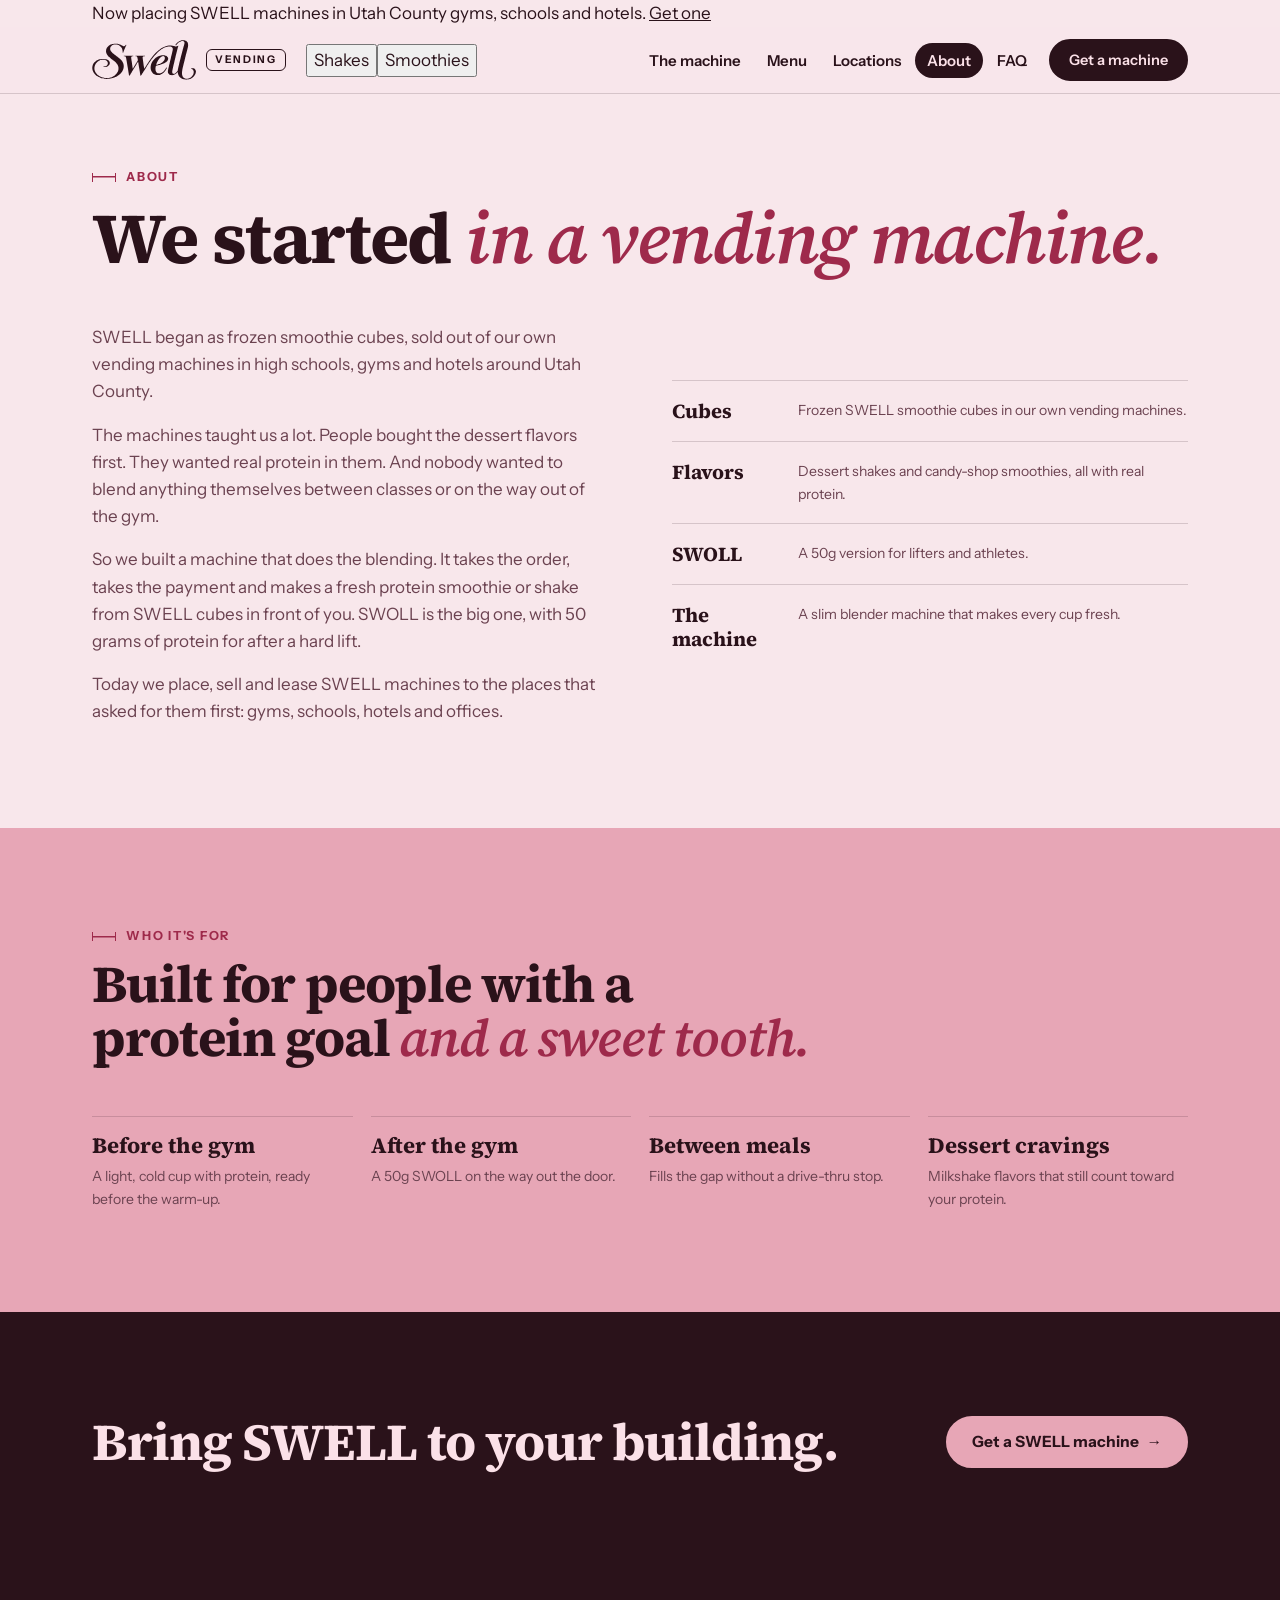
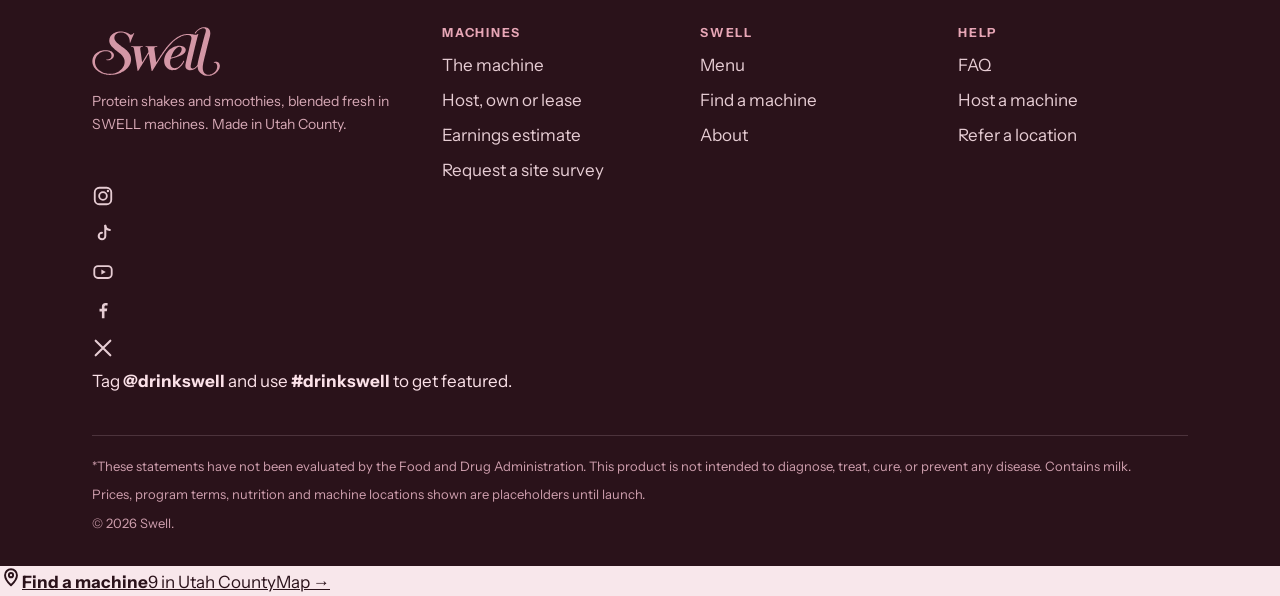
==== commit d713fdc0: "Add files via upload" ====
--- a/about.html
+++ b/about.html
@@ -1,5 +1,5 @@
 <!doctype html>
-<html lang="en">
+<html lang="en" data-line="shakes">
 <head>
 <meta charset="utf-8">
 <meta name="viewport" content="width=device-width, initial-scale=1, viewport-fit=cover">
@@ -8,18 +8,21 @@
 <meta name="description" content="SWELL started selling frozen smoothie cubes from its own vending machines in Utah County high schools, gyms and hotels. Now the machine blends them fresh.">
 <link rel="canonical" href="https://pdrayday.github.io/drinkswell/about.html">
 <meta name="theme-color" content="#f8e7eb">
-<meta name="color-scheme" content="only light">
-<meta property="og:type" content="website"><meta property="og:site_name" content="SWELL Vending"><meta property="og:title" content="About SWELL"><meta property="og:description" content="SWELL started selling frozen smoothie cubes from its own vending machines in Utah County high schools, gyms and hotels. Now the machine blends them fresh."><meta property="og:image" content="https://pdrayday.github.io/drinkswell/img/cups/swell_mango.webp">
+<meta name="color-scheme" content="light dark">
+<meta property="og:type" content="website"><meta property="og:site_name" content="SWELL Vending"><meta property="og:title" content="About SWELL"><meta property="og:description" content="SWELL started selling frozen smoothie cubes from its own vending machines in Utah County high schools, gyms and hotels. Now the machine blends them fresh."><meta property="og:image" content="https://pdrayday.github.io/drinkswell/img/menu/shakes.webp">
 <link rel="icon" href="favicon.ico" sizes="any"><link rel="icon" type="image/png" sizes="32x32" href="img/icons/favicon-32.png"><link rel="apple-touch-icon" href="img/icons/apple-touch-icon.png">
 <link rel="preload" href="fonts/source-serif-4.woff2" as="font" type="font/woff2" crossorigin>
 <link rel="preload" href="fonts/instrument-sans-400.woff2" as="font" type="font/woff2" crossorigin>
 <link rel="stylesheet" href="css/site.css">
+<script>try{var l=localStorage.getItem("swell-line");if(l==="smoothies"||l==="shakes")document.documentElement.setAttribute("data-line",l)}catch(e){}</script>
 </head>
 <body>
 <svg width="0" height="0" style="position:absolute" aria-hidden="true"><symbol id="swell-logo" viewBox="0 0 2496 954"><path fill-rule="evenodd" d="M2245.5,951.9C2242.8,951.5 2233.5,950.2 2225.0,949.1C2202.7,946.1 2182.8,940.0 2160.0,929.1C2152.1,925.3 2133.8,914.0 2126.5,908.5C2114.6,899.4 2094.5,877.2 2086.2,864.0C2081.6,856.6 2072.1,836.1 2069.2,827.0C2064.2,811.8 2060.0,790.3 2060.0,779.9C2060.0,769.8 2055.9,768.1 2050.6,776.0C2047.2,781.1 2028.8,799.5 2022.0,804.5C2020.5,805.6 2016.6,808.5 2013.4,811.0C2006.9,816.0 2003.8,818.0 1993.5,823.8C1962.8,841.0 1920.8,848.5 1890.5,842.0C1880.0,839.8 1866.3,834.8 1861.0,831.2C1859.6,830.3 1857.5,829.0 1856.3,828.5C1849.8,825.5 1830.0,803.7 1830.0,799.5C1830.0,799.0 1828.7,795.9 1827.1,792.6C1824.8,787.8 1823.8,783.5 1822.4,772.2C1820.8,759.5 1820.8,756.2 1821.9,743.7C1823.4,725.7 1824.8,716.4 1826.6,712.2C1827.3,710.3 1828.7,704.7 1829.5,699.7C1830.4,694.6 1831.9,687.8 1833.0,684.5C1834.0,681.2 1835.4,675.4 1836.0,671.5C1836.6,667.6 1837.9,662.0 1838.9,659.0C1840.0,656.0 1841.3,649.9 1842.0,645.5C1842.7,641.1 1844.0,635.5 1845.0,633.0C1846.0,630.5 1847.3,624.5 1847.9,619.6C1848.6,614.7 1849.8,609.1 1850.6,607.1C1851.4,605.2 1852.7,599.3 1853.6,594.1C1854.4,588.8 1855.9,582.2 1856.9,579.5C1857.9,576.8 1859.3,571.1 1860.0,567.0C1860.7,562.9 1862.0,557.5 1863.0,555.0C1864.0,552.5 1865.3,546.9 1866.0,542.5C1866.7,538.1 1868.0,532.3 1869.0,529.5C1870.0,526.8 1871.4,521.4 1872.1,517.5C1872.7,513.6 1874.1,508.2 1875.0,505.5C1876.0,502.7 1877.3,497.1 1878.0,493.0C1878.7,488.9 1880.0,483.5 1881.0,481.0C1882.0,478.5 1883.3,473.2 1883.9,469.2C1884.5,465.1 1885.9,459.3 1887.0,456.2C1888.1,453.2 1889.5,446.8 1890.1,442.1C1890.7,437.4 1892.0,431.5 1893.0,429.0C1894.0,426.5 1895.3,420.6 1895.9,415.8C1896.5,411.0 1897.9,404.3 1899.0,401.0C1900.1,397.6 1901.6,391.1 1902.4,386.5C1903.2,381.9 1904.4,377.1 1905.0,376.0C1905.6,374.9 1906.9,369.6 1908.0,364.2C1909.0,358.9 1910.4,353.1 1911.0,351.5C1911.6,349.9 1913.0,344.3 1914.1,339.2C1915.1,334.1 1916.5,329.0 1917.1,327.9C1917.6,326.8 1919.0,321.5 1920.0,316.2C1921.1,310.9 1922.5,304.7 1923.3,302.5C1924.1,300.3 1925.3,295.1 1926.0,291.0C1926.7,286.9 1928.1,281.2 1929.0,278.4C1930.0,275.5 1931.4,269.7 1932.0,265.6C1932.6,261.4 1934.0,255.0 1935.1,251.3C1936.1,247.6 1937.7,238.3 1938.6,230.6C1940.8,211.5 1939.6,199.9 1934.2,189.2C1928.0,176.8 1915.6,166.2 1902.5,162.0C1899.8,161.1 1896.5,159.8 1895.3,159.2C1891.5,157.1 1873.2,155.0 1859.0,155.0C1844.8,155.0 1821.2,157.2 1816.5,159.0C1815.0,159.6 1809.7,160.7 1804.6,161.6C1796.8,162.9 1784.4,166.4 1773.5,170.2C1771.8,170.8 1767.8,172.1 1764.5,173.2C1761.2,174.3 1756.4,176.2 1753.9,177.6C1751.3,178.9 1748.6,180.0 1747.9,180.0C1747.1,180.0 1744.3,181.1 1741.5,182.4C1738.8,183.7 1733.6,186.1 1730.0,187.8C1726.4,189.5 1721.5,191.8 1719.0,193.0C1716.5,194.2 1712.4,196.3 1709.9,197.8C1707.3,199.3 1703.2,201.6 1700.9,202.9C1698.5,204.2 1695.1,206.3 1693.4,207.6C1691.7,208.9 1689.9,210.0 1689.3,210.0C1688.8,210.0 1686.6,211.3 1684.4,213.0C1682.3,214.6 1680.0,216.0 1679.4,216.0C1678.8,216.0 1676.7,217.2 1674.7,218.8C1672.8,220.3 1669.9,222.3 1668.3,223.2C1666.8,224.2 1663.5,226.3 1661.0,228.0C1658.5,229.7 1655.2,231.8 1653.7,232.8C1652.2,233.7 1647.9,236.8 1644.3,239.5C1640.8,242.2 1636.8,245.2 1635.6,246.0C1630.0,249.9 1614.9,261.9 1609.6,266.7C1608.5,267.7 1606.6,269.2 1605.4,270.0C1601.3,272.9 1578.6,293.8 1556.7,315.0C1528.3,342.4 1467.1,412.7 1451.5,435.8C1450.1,437.8 1447.6,441.3 1445.9,443.5C1444.3,445.7 1441.3,449.9 1439.2,452.9C1434.8,459.4 1432.1,463.0 1427.7,468.7C1422.2,475.9 1409.1,493.4 1406.9,496.5C1405.8,498.1 1403.1,502.0 1401.0,505.0C1398.8,508.0 1396.1,511.9 1395.0,513.5C1393.9,515.1 1391.8,518.1 1390.5,520.0C1389.2,521.9 1387.1,525.1 1386.0,527.0C1384.8,528.9 1382.1,533.0 1380.0,536.0C1369.4,550.7 1360.1,564.6 1356.9,570.5C1355.7,572.7 1353.7,575.8 1352.4,577.3C1351.1,578.9 1350.0,580.6 1350.0,581.1C1350.0,581.6 1347.4,586.0 1344.2,590.8C1336.8,601.8 1322.9,622.7 1321.4,624.9C1319.1,628.3 1308.5,644.6 1307.0,647.0C1306.2,648.4 1304.6,651.0 1303.5,652.8C1302.4,654.7 1300.3,657.8 1298.8,659.7C1297.2,661.7 1296.0,663.8 1296.0,664.5C1296.0,665.2 1294.8,667.3 1293.2,669.3C1291.7,671.3 1288.3,676.6 1285.7,681.2C1283.0,685.8 1279.6,691.4 1278.2,693.7C1276.7,696.0 1273.3,701.4 1270.6,705.7C1267.9,710.0 1264.5,715.3 1263.0,717.5C1261.6,719.7 1260.1,722.2 1259.8,723.0C1259.5,723.8 1256.7,728.3 1253.6,732.8C1250.5,737.4 1248.0,741.4 1248.0,741.6C1248.0,741.8 1245.4,746.0 1242.1,750.8C1235.0,761.4 1225.5,776.2 1221.5,783.0C1219.8,785.8 1216.7,790.9 1214.5,794.4C1212.3,797.9 1209.4,802.6 1208.0,804.9C1206.6,807.3 1204.6,810.4 1203.5,811.8C1202.3,813.3 1199.4,817.9 1197.0,822.0C1194.6,826.1 1191.9,830.4 1191.0,831.5C1190.1,832.6 1187.1,837.3 1184.4,842.0C1176.1,856.2 1171.0,860.2 1165.0,857.0C1161.9,855.3 1161.1,852.9 1159.5,840.3C1158.6,833.8 1156.9,823.1 1155.5,816.5C1154.2,809.9 1152.4,799.1 1151.5,792.5C1150.6,785.9 1149.4,778.9 1148.9,776.9C1148.4,775.0 1147.1,766.8 1146.1,758.7C1145.0,750.7 1143.7,742.4 1143.1,740.3C1142.6,738.2 1141.2,729.8 1140.0,721.5C1138.9,713.2 1137.5,704.9 1137.0,703.0C1136.5,701.1 1135.4,693.6 1134.5,686.5C1133.6,679.4 1132.0,669.9 1131.0,665.5C1130.0,661.1 1128.6,653.2 1128.0,648.0C1127.4,642.8 1126.1,634.5 1125.0,629.5C1124.0,624.5 1122.6,615.8 1121.9,610.1C1121.3,604.4 1120.1,597.4 1119.4,594.6C1118.6,591.8 1117.3,583.6 1116.4,576.5C1115.6,569.4 1114.0,559.5 1112.9,554.5C1111.8,549.5 1110.6,541.6 1110.3,536.7C1110.0,531.9 1109.1,527.2 1108.4,526.2C1107.2,524.6 1107.0,524.6 1104.3,526.2C1102.8,527.1 1100.4,530.0 1099.0,532.7C1096.1,538.1 1093.1,543.1 1090.1,547.5C1084.4,555.6 1068.8,581.1 1067.0,585.1C1066.4,586.4 1064.4,590.0 1062.5,593.0C1060.6,596.0 1058.1,600.3 1056.9,602.5C1055.7,604.7 1053.7,607.8 1052.4,609.3C1051.1,610.9 1050.0,612.8 1050.0,613.5C1050.0,614.2 1048.9,616.1 1047.6,617.7C1046.3,619.2 1044.3,622.3 1043.1,624.5C1041.9,626.7 1039.9,630.1 1038.7,632.0C1037.5,634.0 1035.6,637.1 1034.5,638.9C1033.4,640.7 1031.5,643.6 1030.3,645.4C1029.1,647.1 1027.3,649.9 1026.4,651.5C1025.5,653.1 1023.7,655.8 1022.4,657.3C1021.1,658.9 1020.0,660.7 1020.0,661.3C1020.0,662.0 1018.6,664.3 1017.0,666.4C1015.3,668.6 1014.0,670.8 1014.0,671.3C1014.0,672.2 1012.0,675.7 1005.5,686.0C1004.3,687.9 1001.1,693.2 998.4,697.8C995.7,702.3 992.1,708.2 990.5,710.8C988.9,713.5 986.6,717.1 985.5,718.9C984.4,720.7 982.3,723.8 980.8,725.7C979.2,727.7 978.0,729.8 978.0,730.5C978.0,731.2 976.7,733.4 975.0,735.5C973.4,737.6 972.0,739.8 972.0,740.5C972.0,741.2 970.7,743.4 969.0,745.5C967.4,747.6 966.0,749.8 966.0,750.5C966.0,751.2 964.7,753.4 963.0,755.5C961.4,757.6 960.0,759.7 960.0,760.3C960.0,760.9 958.9,762.7 957.6,764.4C956.3,766.1 954.2,769.5 952.9,771.9C948.1,780.5 938.8,795.8 933.1,804.5C931.6,806.7 929.9,809.6 929.2,811.0C928.5,812.4 927.0,814.9 925.7,816.7C924.5,818.4 922.1,822.2 920.5,825.0C918.9,827.9 916.5,831.4 915.4,832.8C914.2,834.3 912.3,837.4 911.2,839.7C910.0,842.0 908.6,844.2 908.0,844.5C907.4,844.9 906.4,846.6 905.6,848.4C903.5,853.5 898.2,859.0 895.4,859.0C890.7,859.0 888.3,855.1 887.5,846.4C887.1,842.1 886.2,835.4 885.4,831.5C884.7,827.6 883.2,819.1 882.1,812.5C881.0,805.9 879.0,794.0 877.7,786.0C876.3,778.0 873.8,762.0 872.1,750.5C870.3,739.0 868.2,725.2 867.4,720.0C866.5,714.8 865.0,705.1 864.0,698.5C862.1,686.1 858.6,665.9 854.5,643.5C853.2,636.4 851.8,628.0 851.5,625.0C851.1,622.0 849.8,613.9 848.5,607.0C847.2,600.1 845.9,591.1 845.5,587.0C845.1,582.9 844.2,576.7 843.4,573.2C842.6,569.7 841.1,561.2 840.0,554.2C838.9,547.2 837.2,537.2 836.1,532.0C835.1,526.8 833.9,519.8 833.5,516.5C833.1,513.2 831.9,506.2 830.9,500.9C828.9,491.3 827.0,479.1 822.5,449.0C816.6,410.1 812.7,400.1 800.9,393.9C797.1,391.9 794.6,391.5 781.3,391.0C771.3,390.7 765.7,390.1 764.9,389.3C762.9,387.3 763.5,382.2 766.0,379.5L768.3,377.0L878.1,377.0C976.5,377.0 988.0,377.2 989.4,378.6C991.4,380.6 991.4,385.9 989.4,388.8C988.0,390.9 987.2,391.0 973.2,391.0C959.9,391.0 958.0,391.2 953.5,393.4C943.1,398.2 939.2,406.5 940.3,421.4C941.7,439.8 943.2,453.1 945.0,463.5C946.1,469.6 947.4,479.2 948.1,485.0C948.7,490.8 950.0,499.3 951.0,504.0C952.0,508.7 953.4,517.0 954.0,522.5C954.6,528.0 956.0,537.0 957.0,542.5C958.1,548.0 959.4,557.5 960.0,563.5C960.6,569.5 962.0,579.2 963.0,585.0C964.1,590.8 965.4,601.1 966.0,608.0C966.6,614.9 967.9,625.2 969.0,631.0C970.0,636.8 971.4,646.5 972.0,652.5C972.6,658.5 973.8,666.0 974.6,669.1C975.3,672.2 976.0,676.8 976.0,679.3C976.0,684.0 977.7,686.4 980.6,685.8C981.5,685.6 982.6,684.8 983.0,684.0C983.4,683.2 985.5,679.1 987.5,675.0C989.5,670.9 992.0,666.6 993.0,665.5C994.0,664.4 995.5,662.0 996.5,660.1C997.4,658.2 999.1,655.8 1000.1,654.7C1001.1,653.5 1002.0,652.2 1002.0,651.7C1002.0,650.7 1005.0,645.6 1010.8,637.0C1012.5,634.3 1014.0,631.6 1014.0,631.2C1014.0,630.7 1014.9,629.1 1016.0,627.7C1018.1,625.0 1022.7,617.0 1025.9,610.4C1026.9,608.1 1028.3,605.9 1028.9,605.5C1029.5,605.2 1030.7,603.2 1031.6,601.2C1033.0,597.6 1035.1,594.2 1041.2,585.3C1042.7,583.0 1044.0,580.9 1044.0,580.6C1044.0,580.0 1046.9,575.5 1053.0,566.5C1059.7,556.7 1062.0,552.9 1062.0,552.1C1062.0,551.6 1063.1,549.9 1064.4,548.3C1065.7,546.8 1067.7,543.7 1068.9,541.5C1070.1,539.3 1072.5,535.1 1074.3,532.2C1076.1,529.3 1081.1,521.0 1085.4,513.7C1089.8,506.5 1094.4,499.1 1095.6,497.5C1100.2,491.1 1100.5,488.4 1098.7,470.8C1097.8,461.8 1096.3,451.8 1095.5,448.5C1094.6,445.2 1093.0,437.6 1092.0,431.5C1087.6,406.7 1083.9,398.2 1075.5,393.7C1072.2,391.9 1069.4,391.5 1059.0,391.2C1045.3,390.8 1043.0,389.9 1043.0,385.0C1043.0,383.5 1043.9,381.1 1045.1,379.6L1047.1,377.0L1158.5,377.0C1238.7,377.0 1270.6,377.3 1272.4,378.1C1273.7,378.7 1275.1,380.1 1275.3,381.2C1276.0,383.9 1274.2,388.8 1272.0,390.0C1271.0,390.6 1262.6,391.0 1253.4,391.0C1237.6,391.0 1236.5,391.1 1230.9,393.6C1224.0,396.7 1218.8,402.7 1216.3,410.7C1214.8,415.4 1214.8,417.3 1215.9,428.2C1217.2,441.6 1218.9,454.6 1222.5,480.0C1223.8,489.1 1225.2,499.0 1225.5,502.0C1225.8,505.0 1226.5,509.8 1227.1,512.5C1227.6,515.2 1229.1,526.0 1230.5,536.5C1231.9,547.0 1233.4,558.4 1233.9,562.0C1240.0,602.8 1244.3,631.4 1246.0,642.0C1246.6,646.1 1248.0,655.1 1249.1,662.0C1250.1,668.9 1251.0,676.4 1251.0,678.6C1251.0,684.1 1253.7,687.7 1256.7,686.2C1257.9,685.5 1259.2,683.8 1259.8,682.2C1260.7,679.7 1272.2,661.5 1281.2,648.3C1282.7,646.0 1284.0,643.8 1284.0,643.2C1284.0,642.7 1284.9,641.5 1285.9,640.6C1287.0,639.6 1288.6,637.2 1289.5,635.3C1290.4,633.4 1292.1,630.3 1293.3,628.5C1294.5,626.6 1296.6,623.2 1298.0,620.9C1299.4,618.6 1302.3,613.9 1304.5,610.4C1306.7,606.9 1309.8,601.8 1311.5,599.0C1316.2,590.9 1320.7,583.8 1323.0,580.5C1324.2,578.9 1326.6,575.0 1328.5,572.0C1330.3,569.0 1333.0,564.9 1334.5,563.0C1337.2,559.4 1346.0,546.3 1349.5,540.6C1350.6,538.8 1352.5,536.0 1353.8,534.4C1359.9,526.6 1362.0,523.6 1362.0,522.5C1362.0,521.8 1363.2,519.7 1364.8,517.7C1366.3,515.8 1368.3,512.9 1369.2,511.3C1371.1,508.3 1374.0,503.9 1381.1,493.3C1388.4,482.4 1388.8,481.7 1392.5,477.0C1394.4,474.5 1396.9,470.9 1398.0,469.0C1399.1,467.1 1401.4,463.7 1403.1,461.5C1404.7,459.3 1407.3,455.7 1408.8,453.5C1412.0,448.7 1416.5,442.7 1420.0,438.4C1421.4,436.7 1423.6,433.9 1425.0,432.1C1426.4,430.4 1429.1,426.9 1431.0,424.5C1434.6,420.0 1440.3,412.8 1461.3,386.1C1463.6,383.2 1466.2,380.1 1467.1,379.1C1468.0,378.2 1474.7,370.5 1482.0,362.0C1510.6,328.7 1540.3,298.3 1572.4,269.5C1577.3,265.1 1582.7,260.2 1584.4,258.6C1586.1,257.0 1589.1,254.6 1591.0,253.1C1592.9,251.7 1597.0,248.5 1600.0,246.0C1606.5,240.6 1615.8,233.4 1624.0,227.5C1625.9,226.1 1629.5,223.4 1632.0,221.5C1634.5,219.6 1638.1,217.1 1640.0,216.0C1641.9,214.9 1645.5,212.4 1648.0,210.5C1650.5,208.5 1653.8,206.2 1655.3,205.2C1656.9,204.3 1659.8,202.3 1661.7,200.8C1663.7,199.2 1665.8,198.0 1666.5,198.0C1667.2,198.0 1669.0,197.0 1670.6,195.8C1672.1,194.5 1675.4,192.5 1678.0,191.3C1680.5,190.1 1683.2,188.6 1684.0,188.1C1684.8,187.5 1687.5,186.2 1690.0,185.0C1696.6,182.0 1702.3,179.1 1704.0,177.9C1704.8,177.4 1707.5,176.0 1710.0,174.9C1712.5,173.8 1715.2,172.5 1716.0,171.9C1716.8,171.4 1719.1,170.3 1721.0,169.4C1722.9,168.5 1726.8,166.7 1729.5,165.4C1732.2,164.1 1735.8,162.7 1737.5,162.4C1739.2,162.0 1742.2,160.8 1744.4,159.8C1749.2,157.4 1760.3,153.4 1769.5,150.9C1773.3,149.9 1778.3,148.3 1780.5,147.5C1782.7,146.7 1789.2,145.1 1795.0,144.0C1800.8,142.9 1808.0,141.4 1811.0,140.6C1820.3,138.1 1856.4,134.7 1878.0,134.3C1895.4,133.9 1902.2,134.2 1923.0,136.5C1936.5,137.9 1952.0,140.2 1957.5,141.5C1963.0,142.8 1969.8,144.2 1972.5,144.6C1975.2,145.0 1979.9,146.1 1982.9,147.1C1989.5,149.4 2010.4,153.0 2016.8,153.0C2028.6,152.9 2045.8,148.1 2056.0,142.0C2067.7,134.9 2068.2,134.7 2070.6,135.8C2073.6,137.2 2074.6,141.0 2072.7,144.6C2068.2,153.7 2053.6,204.4 2043.5,246.5C2039.6,262.7 2036.4,275.2 2033.0,287.0C2031.8,291.1 2029.9,298.3 2028.9,303.0C2027.8,307.7 2026.3,313.5 2025.5,316.0C2024.8,318.5 2023.4,324.4 2022.5,329.2C2021.7,334.1 2020.1,340.8 2019.1,344.2C2018.0,347.7 2016.9,352.7 2016.5,355.5C2016.1,358.2 2014.8,363.9 2013.5,368.0C2011.0,376.1 2008.3,386.8 2004.0,405.5C2002.5,412.1 2000.6,420.2 1999.7,423.5C1998.9,426.8 1996.8,435.8 1995.0,443.5C1993.3,451.2 1991.0,461.1 1989.8,465.5C1988.7,469.9 1986.9,477.5 1985.9,482.4C1984.9,487.3 1983.6,492.7 1983.0,494.4C1982.4,496.1 1981.2,501.3 1980.5,506.0C1979.7,510.7 1978.2,517.2 1977.2,520.5C1976.1,523.8 1975.0,529.4 1974.6,532.9C1974.2,536.4 1972.8,542.7 1971.5,546.9C1970.2,551.1 1968.9,556.8 1968.5,559.5C1968.2,562.2 1966.8,568.1 1965.5,572.5C1963.1,580.2 1961.4,587.4 1956.6,608.5C1955.3,614.0 1953.6,620.8 1952.7,623.5C1951.9,626.2 1950.4,632.7 1949.5,637.8C1948.6,642.9 1947.3,648.7 1946.6,650.8C1945.9,652.8 1945.0,656.8 1944.6,659.5C1944.2,662.2 1942.9,668.3 1941.6,673.0C1940.3,677.7 1938.7,684.9 1938.0,689.0C1937.3,693.1 1936.1,698.2 1935.4,700.3C1934.6,702.4 1933.3,708.3 1932.5,713.3C1931.6,718.4 1930.1,725.4 1929.1,729.0C1926.5,737.7 1925.0,751.0 1925.0,764.5C1925.0,784.4 1927.5,792.4 1936.4,801.8C1942.7,808.5 1945.3,810.0 1953.6,811.5C1960.2,812.8 1962.5,812.8 1970.6,811.6C1980.3,810.2 1990.4,806.2 1996.7,801.4C1998.4,800.1 2000.3,799.0 2000.9,799.0C2002.7,799.0 2025.1,778.8 2032.0,770.9C2043.6,757.8 2054.7,742.4 2057.0,736.6C2057.5,735.2 2058.6,728.1 2059.5,720.9C2060.3,713.7 2061.2,707.5 2061.5,707.1C2061.7,706.7 2062.8,701.4 2063.9,695.4C2065.0,689.4 2067.5,677.5 2069.5,669.0C2071.5,660.5 2073.9,649.2 2075.0,644.0C2076.1,638.8 2078.3,629.1 2079.9,622.5C2082.7,610.7 2084.6,602.6 2091.0,574.5C2095.2,556.0 2101.8,529.1 2108.0,505.0C2110.8,494.3 2115.1,477.6 2117.6,468.0C2120.1,458.4 2123.0,447.1 2124.0,443.0C2125.0,438.9 2128.8,423.8 2132.4,409.5C2136.1,395.2 2140.2,379.0 2141.5,373.5C2145.8,355.5 2147.2,349.6 2150.1,339.6C2151.7,334.2 2153.0,329.2 2153.0,328.6C2153.0,328.0 2154.4,322.3 2156.1,316.0C2157.8,309.7 2160.5,299.3 2162.2,293.0C2163.9,286.7 2166.5,277.0 2168.0,271.5C2169.6,266.0 2171.5,258.8 2172.3,255.5C2176.7,237.4 2178.5,230.7 2180.5,223.5C2181.8,219.1 2183.5,212.8 2184.3,209.5C2188.9,191.0 2191.3,182.1 2192.6,178.6C2193.5,176.4 2194.6,172.1 2195.1,169.1C2195.7,166.0 2197.2,160.1 2198.6,156.0C2204.0,139.1 2205.2,135.2 2206.7,129.5C2207.5,126.2 2209.2,120.3 2210.5,116.5C2211.8,112.7 2213.2,107.9 2213.5,106.0C2213.9,104.1 2215.3,98.5 2216.8,93.5C2219.1,85.5 2219.4,82.8 2219.4,69.0L2219.5,53.5L2215.5,47.2C2211.9,41.3 2209.7,39.0 2202.2,33.3C2197.7,29.9 2183.9,26.7 2173.5,26.7C2163.5,26.7 2138.2,30.8 2133.5,33.2C2131.8,34.1 2128.9,35.1 2127.0,35.5C2123.7,36.1 2111.3,41.5 2106.0,44.6C2104.6,45.4 2101.7,46.9 2099.5,47.9C2097.3,48.9 2094.9,50.5 2094.1,51.4C2093.4,52.3 2092.2,53.0 2091.5,53.0C2090.9,53.0 2088.3,54.5 2085.9,56.2C2080.1,60.5 2078.1,61.9 2073.2,65.2C2066.7,69.5 2042.6,93.5 2036.4,101.6C2033.4,105.6 2028.8,112.6 2026.2,117.2C2020.3,127.4 2018.1,128.8 2010.3,127.0C2000.9,124.9 1999.9,119.3 2007.3,110.1C2009.1,107.9 2013.0,102.9 2016.0,98.9C2035.3,73.3 2062.7,48.6 2085.1,36.6C2087.6,35.3 2090.2,33.5 2090.9,32.6C2091.6,31.8 2093.8,30.6 2095.7,29.9C2097.7,29.3 2100.8,27.7 2102.8,26.4C2104.7,25.1 2106.8,24.0 2107.4,24.0C2108.0,24.0 2110.5,22.9 2113.0,21.6C2115.5,20.3 2119.5,18.7 2122.0,18.0C2124.5,17.4 2127.9,16.0 2129.5,15.0C2131.2,13.9 2135.2,12.7 2138.5,12.1C2141.8,11.5 2147.9,10.1 2152.0,8.9C2158.9,6.8 2161.7,6.6 2189.0,6.6L2218.5,6.5L2230.6,9.7C2237.3,11.5 2245.3,14.3 2248.5,16.0C2251.6,17.6 2254.8,19.0 2255.5,19.0C2256.2,19.0 2257.3,19.7 2258.1,20.6C2258.8,21.4 2261.0,23.0 2263.0,24.0C2270.7,27.9 2289.4,49.2 2292.7,57.6C2293.1,58.6 2294.4,61.0 2295.7,62.9C2297.0,64.8 2298.0,67.1 2298.0,68.2C2298.0,69.2 2299.1,72.8 2300.5,76.1C2303.7,83.7 2307.0,107.8 2307.0,123.5C2307.0,136.1 2302.8,169.8 2300.7,175.0C2299.9,176.9 2298.7,181.9 2298.0,186.0C2297.3,190.1 2295.9,195.6 2294.9,198.2C2293.9,200.8 2292.6,205.9 2291.9,209.7C2291.3,213.4 2290.0,218.5 2289.0,221.0C2288.0,223.5 2286.7,228.9 2286.0,233.0C2285.3,237.1 2284.1,242.1 2283.3,244.0C2282.5,245.9 2281.2,250.9 2280.4,255.0C2279.6,259.1 2277.9,266.1 2276.6,270.5C2274.4,278.1 2272.8,283.9 2269.3,297.5C2265.7,311.7 2264.9,314.9 2263.0,322.5C2261.9,326.9 2260.1,333.2 2259.1,336.5C2258.0,339.8 2256.5,345.9 2255.6,350.0C2254.8,354.1 2253.4,359.4 2252.6,361.8C2251.8,364.1 2250.6,368.8 2250.0,372.3C2249.4,375.7 2247.8,381.9 2246.5,386.0C2245.3,390.1 2243.9,396.0 2243.5,399.0C2243.1,402.0 2242.0,406.5 2241.0,409.0C2240.1,411.5 2238.7,416.6 2238.0,420.5C2237.4,424.4 2235.8,430.9 2234.5,435.0C2233.3,439.1 2231.9,444.5 2231.5,447.0C2231.2,449.5 2230.0,454.2 2229.0,457.5C2227.9,460.8 2226.4,467.1 2225.6,471.5C2224.8,475.9 2223.5,481.3 2222.7,483.5C2221.9,485.7 2220.7,490.9 2220.0,495.0C2219.3,499.1 2217.9,504.8 2216.9,507.7C2215.9,510.6 2214.4,516.6 2213.6,521.2C2212.7,525.8 2211.2,531.8 2210.1,534.5C2209.1,537.3 2207.9,541.8 2207.5,544.5C2207.1,547.3 2205.8,552.9 2204.5,557.0C2203.1,561.1 2201.4,567.4 2200.7,571.0C2199.9,574.6 2198.3,581.3 2197.1,586.0C2192.9,602.3 2191.9,606.6 2189.9,616.5C2188.8,622.0 2187.3,628.5 2186.5,631.0C2185.7,633.5 2184.4,639.1 2183.6,643.5C2182.7,647.9 2181.4,653.7 2180.5,656.4C2179.7,659.1 2178.5,664.3 2177.9,667.9C2177.3,671.5 2176.1,676.9 2175.3,679.8C2174.0,684.6 2172.0,694.3 2167.6,718.0C2161.6,750.3 2159.8,769.9 2160.3,797.5C2160.6,819.9 2161.0,823.9 2163.4,835.5C2164.9,842.6 2167.7,853.0 2169.5,858.5C2173.1,868.9 2179.3,882.4 2181.0,883.5C2181.6,883.9 2182.9,885.9 2184.1,888.1C2188.8,897.4 2207.9,913.6 2222.0,920.3C2228.2,923.2 2243.9,928.3 2251.8,929.9C2258.5,931.3 2286.4,931.3 2295.0,930.0C2305.2,928.4 2326.1,923.0 2330.2,920.9C2332.3,919.9 2334.4,919.0 2335.1,919.0C2336.4,919.0 2352.4,911.1 2358.0,907.8C2371.8,899.5 2381.4,891.8 2394.4,878.6C2402.5,870.3 2415.1,854.2 2417.8,848.6C2418.7,846.9 2420.3,844.1 2421.6,842.5C2422.8,840.9 2424.1,838.4 2424.5,837.0C2424.9,835.6 2425.9,833.4 2426.8,832.0C2428.8,828.7 2433.7,815.1 2435.6,807.5C2441.2,784.3 2441.4,782.5 2441.5,768.5C2441.5,755.5 2441.3,753.7 2438.2,743.8C2434.7,732.4 2430.9,724.3 2425.8,717.6C2421.3,711.8 2413.1,704.3 2409.0,702.4C2407.1,701.5 2404.4,699.9 2403.0,699.0C2399.5,696.5 2389.5,694.7 2383.5,695.4C2376.9,696.1 2374.7,694.7 2375.2,690.0C2375.5,686.4 2375.7,686.2 2385.0,682.0C2398.1,675.9 2418.6,674.3 2435.5,678.0C2464.3,684.3 2486.6,709.2 2491.0,739.8C2491.5,743.7 2492.7,748.8 2493.5,751.2C2495.3,756.6 2495.4,759.3 2493.5,765.3C2492.7,768.0 2491.5,774.0 2490.9,778.8C2488.5,796.9 2481.2,817.8 2471.0,835.9C2458.6,857.9 2436.8,882.6 2416.1,898.2C2411.5,901.7 2406.1,905.7 2404.1,907.2C2402.1,908.7 2398.8,910.8 2396.8,912.0C2394.8,913.1 2391.6,915.0 2389.7,916.2C2381.1,921.9 2357.1,933.5 2348.0,936.5C2345.0,937.5 2341.3,938.9 2339.7,939.7C2333.1,943.0 2311.1,947.7 2293.5,949.5C2290.2,949.8 2284.0,950.8 2279.6,951.6C2271.2,953.1 2253.7,953.3 2245.5,951.9ZM338.5,934.0C329.7,933.5 316.7,932.5 309.5,931.6C302.4,930.7 294.8,930.0 292.8,930.0C288.1,930.0 255.8,923.6 246.5,920.9C226.0,914.8 216.0,911.7 211.5,910.0C208.8,908.9 203.8,907.2 200.5,906.1C181.5,900.0 139.0,878.2 124.0,866.9C122.1,865.5 119.7,864.0 118.6,863.6C111.3,861.0 66.8,820.2 59.6,809.4C58.5,807.6 55.5,803.6 53.0,800.3C47.4,793.1 38.0,778.9 35.2,773.3C34.0,771.0 32.6,768.9 32.1,768.6C31.6,768.2 30.6,766.3 29.9,764.2C29.3,762.2 27.9,759.4 27.0,758.0C26.0,756.6 24.7,753.5 24.0,751.0C23.3,748.5 21.9,744.8 20.8,742.7C17.8,736.7 12.5,717.1 9.4,700.0C8.4,694.2 7.5,683.4 7.2,672.5C6.9,656.6 7.1,652.6 9.4,638.5C10.8,629.7 13.1,619.1 14.5,615.0C15.8,610.9 17.8,604.8 18.8,601.5C21.8,592.4 25.3,583.8 27.6,580.0C28.8,578.1 30.1,575.4 30.5,574.0C30.9,572.6 32.3,570.1 33.6,568.4C34.9,566.7 36.0,565.0 36.0,564.5C36.0,563.8 42.6,553.7 47.3,547.5C50.4,543.3 60.8,531.2 65.0,527.0C70.0,522.0 82.8,511.1 87.9,507.5C90.2,505.9 93.9,503.1 96.0,501.5C103.7,495.4 113.1,490.2 138.7,477.8C147.0,473.8 177.0,463.9 186.5,462.0C189.8,461.3 195.7,460.0 199.5,459.0C208.1,456.7 234.8,454.1 257.5,453.3C278.6,452.6 312.2,455.6 327.0,459.5C332.2,460.9 339.0,462.6 342.0,463.4C348.4,465.1 362.6,470.1 365.5,471.8C366.6,472.4 369.5,473.9 372.0,475.0C382.0,479.6 387.0,483.0 397.9,492.2C407.1,499.9 417.6,513.1 419.5,519.0C419.9,520.4 421.3,523.3 422.6,525.5C425.0,529.6 428.0,544.7 428.0,552.6C428.0,559.7 424.9,575.3 422.4,580.9C421.1,583.8 420.0,586.7 420.0,587.2C420.0,587.8 417.9,591.7 415.3,595.9C403.4,615.0 373.5,637.9 353.2,643.4C350.1,644.3 345.0,645.7 342.0,646.6C333.2,649.1 305.8,649.7 293.5,647.6C281.4,645.5 277.6,643.6 277.2,639.3C277.0,636.9 277.5,635.7 279.7,634.0C282.0,632.2 283.2,631.9 287.0,632.5C311.7,636.0 331.3,632.0 350.6,619.4C363.6,611.0 374.4,594.6 378.2,577.8C385.3,545.8 375.1,514.9 351.3,496.2C346.0,492.0 334.9,485.0 333.6,485.0C333.2,485.0 331.6,484.2 330.2,483.2C325.8,480.2 311.6,476.1 298.1,473.9C287.2,472.1 282.7,471.9 264.5,472.3C241.1,472.9 228.3,474.5 216.1,478.4C211.6,479.8 207.1,481.0 206.2,481.0C205.3,481.0 203.2,481.7 201.5,482.6C199.8,483.5 195.8,485.2 192.5,486.5C182.9,490.2 175.5,493.4 172.9,495.1C171.6,496.0 168.5,497.7 166.0,498.9C159.7,501.9 157.4,503.4 141.0,514.7C131.0,521.7 110.1,541.7 103.8,550.5C102.2,552.7 100.0,555.6 99.0,557.0C94.5,562.9 91.9,566.8 89.3,571.4C87.8,574.0 85.3,578.3 83.8,580.9C82.3,583.4 80.4,587.1 79.5,589.0C78.6,590.9 76.7,594.8 75.4,597.5C74.0,600.2 72.3,604.5 71.6,607.0C70.8,609.5 69.3,613.8 68.2,616.5C67.1,619.2 65.5,624.4 64.6,628.0C63.8,631.6 62.5,636.8 61.6,639.7C56.4,658.0 57.4,707.2 63.4,723.7C64.2,726.0 65.3,730.4 65.9,733.4C66.5,736.5 68.1,741.4 69.5,744.3C70.9,747.3 72.0,750.3 72.0,751.1C72.0,752.4 76.4,762.1 79.6,768.0C80.4,769.4 81.9,772.5 83.1,775.0C84.3,777.5 86.2,780.7 87.4,782.1C88.6,783.6 90.4,786.3 91.5,788.1C100.9,804.1 115.8,820.8 135.5,837.7C141.6,842.9 147.4,847.9 148.5,848.9C151.0,851.2 164.5,860.5 171.3,864.7C187.2,874.4 200.5,880.9 223.0,890.0C231.5,893.4 255.3,901.0 257.4,901.0C258.4,901.0 262.3,901.9 265.9,902.9C269.5,904.0 277.0,905.6 282.5,906.5C288.0,907.4 295.7,908.7 299.5,909.5C311.4,911.9 338.1,913.3 358.5,912.6C385.3,911.7 392.6,910.9 422.5,905.9C432.6,904.2 459.0,896.4 472.0,891.2C482.4,887.1 505.7,876.0 515.1,870.7C518.2,868.9 522.3,866.7 524.1,865.6C526.0,864.6 528.9,862.5 530.7,861.1C532.5,859.7 535.7,857.1 538.0,855.5C560.0,839.5 591.4,807.4 600.8,791.4C604.0,786.0 606.5,781.9 609.8,776.7C611.5,773.9 613.0,771.1 613.0,770.5C613.0,769.9 614.1,767.9 615.5,766.0C616.9,764.1 618.0,761.9 618.0,760.9C618.0,760.0 619.3,756.9 620.9,753.9C622.4,750.9 624.1,746.9 624.5,745.0C624.9,743.1 626.2,739.0 627.5,736.0C628.7,733.0 630.1,728.2 630.4,725.5C630.8,722.8 632.1,716.9 633.3,712.5C635.2,705.4 635.5,701.9 635.5,681.0C635.5,660.3 635.2,656.5 633.3,649.0C632.2,644.3 630.6,638.0 630.0,635.0C629.3,632.0 627.9,627.9 627.0,626.0C626.0,624.1 624.9,620.9 624.5,619.0C623.8,615.9 620.1,607.5 616.4,601.0C615.7,599.6 614.1,596.6 613.0,594.3C611.9,592.1 609.2,587.6 607.0,584.3C604.7,581.1 602.2,577.4 601.3,576.0C600.3,574.6 598.2,571.9 596.5,570.0C594.9,568.0 592.4,564.9 591.0,563.0C583.1,552.2 565.2,534.1 546.9,518.3C540.5,512.8 534.4,507.5 533.3,506.4C526.5,499.9 515.3,490.6 508.6,486.0C504.2,483.0 498.5,478.6 497.5,477.6C496.4,476.4 492.1,473.1 483.1,466.3C473.4,459.0 468.8,455.6 466.4,453.5C465.1,452.4 461.8,449.7 459.0,447.5C456.2,445.3 447.5,438.2 439.7,431.7C431.9,425.3 423.7,418.5 421.6,416.7C408.7,406.2 391.0,388.4 381.0,376.0C379.1,373.6 376.4,370.2 375.0,368.6C372.3,365.3 372.0,364.9 364.1,353.2C358.7,345.3 349.7,328.1 345.7,318.3C340.2,304.7 336.0,282.7 336.0,267.5C336.1,236.9 343.7,208.2 357.7,186.2C368.3,169.6 388.2,147.8 402.9,136.8C405.4,135.0 409.0,132.3 410.9,130.8C412.9,129.3 415.6,127.5 417.0,126.8C418.4,126.1 420.8,124.7 422.4,123.5C425.8,121.2 431.6,118.1 438.0,115.0C440.5,113.8 444.8,111.8 447.5,110.4C450.3,109.1 453.1,108.0 453.8,108.0C454.5,108.0 457.2,106.9 459.8,105.6C462.4,104.3 466.9,102.7 469.8,102.1C472.7,101.5 476.6,100.4 478.4,99.6C480.3,98.8 485.6,97.4 490.2,96.5C494.8,95.6 501.9,94.0 506.0,93.0C526.5,87.9 586.3,87.6 609.5,92.5C613.4,93.3 621.7,94.9 628.1,95.9C634.5,96.9 641.0,98.5 642.6,99.3C644.2,100.1 648.2,101.3 651.5,102.0C654.8,102.7 659.1,104.0 661.0,105.0C662.9,106.0 666.5,107.3 669.0,108.0C671.5,108.6 674.9,110.0 676.5,111.0C678.1,112.0 681.5,113.4 684.0,114.0C686.5,114.7 689.6,116.0 691.0,116.9C692.4,117.9 695.6,119.4 698.2,120.4C700.8,121.4 703.2,122.6 703.5,123.1C703.9,123.6 706.3,125.0 709.1,126.1C711.8,127.3 714.0,128.6 714.0,129.0C714.0,129.4 715.4,130.3 717.0,131.0C718.7,131.7 721.3,133.2 722.7,134.4C724.2,135.5 727.1,137.4 729.1,138.5C731.2,139.6 737.1,142.7 742.2,145.4L751.5,150.3L761.5,150.4C769.3,150.4 772.3,150.0 775.0,148.6C776.9,147.6 780.6,145.7 783.1,144.4C787.6,142.2 799.9,130.8 809.3,120.2C814.6,114.2 817.6,113.5 821.5,117.5C825.5,121.4 826.0,119.8 810.9,151.6C804.3,165.6 796.8,182.3 791.5,195.0C790.3,198.0 787.4,205.0 785.0,210.5C766.6,254.3 752.1,292.0 750.5,299.7C749.8,303.1 745.9,307.0 743.1,307.0C742.2,307.0 740.4,306.4 739.0,305.7L736.5,304.4L736.3,287.6C735.7,250.1 726.2,214.0 710.2,188.5C698.9,170.6 680.8,150.3 668.5,141.7C666.3,140.2 662.9,137.8 661.0,136.5C659.1,135.1 655.6,133.1 653.3,132.0C651.0,130.9 648.8,129.5 648.5,129.1C648.2,128.6 645.8,127.4 643.2,126.4C640.6,125.4 637.4,123.9 636.0,122.9C634.6,122.0 631.5,120.6 629.0,119.9C626.5,119.2 623.6,118.0 622.5,117.3C619.1,115.2 594.2,110.0 581.5,108.9C565.5,107.4 539.7,108.4 530.4,110.9C526.6,111.9 520.4,113.3 516.5,114.0C512.7,114.7 507.5,116.4 505.1,117.7C502.7,118.9 499.9,120.0 499.0,120.0C498.0,120.0 496.1,120.9 494.7,122.0C493.3,123.1 490.2,124.9 487.9,126.0C485.5,127.1 481.5,129.6 479.0,131.5C476.5,133.4 473.4,135.8 472.0,136.7C468.5,139.1 456.0,152.1 453.2,156.1C446.0,166.8 444.1,170.3 441.1,178.0C436.6,189.5 435.2,202.5 436.7,220.4C437.5,230.2 438.4,235.3 440.3,240.1C441.7,243.6 443.3,248.2 444.0,250.2C444.6,252.3 445.6,254.3 446.2,254.6C446.7,255.0 447.9,256.9 448.7,258.9C449.5,260.9 452.3,265.6 454.9,269.3C457.4,273.1 460.2,277.2 461.0,278.4C463.3,281.8 467.2,286.1 481.5,300.5C492.8,311.9 502.2,320.3 517.5,332.5C519.6,334.1 523.0,336.9 525.0,338.5C527.1,340.1 530.7,343.0 533.1,344.8C535.5,346.6 540.4,350.4 544.0,353.1C547.6,355.8 552.2,359.2 554.2,360.5C556.3,361.9 558.0,363.4 558.0,363.9C558.0,364.4 559.4,365.3 561.0,366.0C562.7,366.7 564.4,367.8 564.8,368.4C565.2,369.1 567.7,371.2 570.4,373.1C573.1,375.0 576.9,377.7 578.9,379.2C582.3,381.8 584.6,383.5 592.6,389.2C594.4,390.5 598.9,393.8 602.6,396.7C606.4,399.5 611.2,403.1 613.3,404.7C615.4,406.2 619.1,409.1 621.5,411.0C623.9,412.9 629.4,417.2 633.6,420.5C647.1,431.1 676.2,456.3 687.4,467.0C699.9,479.2 712.8,493.9 721.0,505.6C752.7,550.7 765.2,593.1 762.0,643.7C760.6,665.9 755.3,689.9 747.4,710.3C743.9,719.2 732.0,744.4 728.4,750.5C708.5,783.9 682.6,812.6 645.3,842.6C636.5,849.7 612.3,865.1 602.4,869.9C600.2,871.0 597.3,872.8 595.9,873.8C594.6,874.9 592.4,876.1 591.0,876.5C589.6,876.9 587.4,878.0 586.0,879.0C584.6,879.9 580.1,882.3 576.0,884.2C571.9,886.2 565.8,889.0 562.5,890.6C559.2,892.2 554.5,894.2 552.0,895.1C549.5,896.0 543.2,898.4 538.0,900.4C495.0,916.9 452.3,927.2 414.0,930.5C404.4,931.3 393.1,932.4 389.0,932.9C377.2,934.4 356.0,934.8 338.5,934.0ZM1552.5,841.0C1543.4,840.0 1540.0,839.3 1528.0,835.7C1514.0,831.5 1495.8,823.2 1489.4,818.1C1487.9,816.9 1486.3,816.0 1485.8,816.0C1485.2,816.0 1483.4,814.9 1481.6,813.5C1468.3,802.6 1460.7,796.0 1455.6,790.7C1448.7,783.4 1436.4,767.1 1433.9,762.0C1432.9,760.0 1431.4,757.8 1430.6,757.1C1429.8,756.4 1428.6,754.2 1427.9,752.3C1427.3,750.3 1425.7,747.2 1424.4,745.2C1423.1,743.3 1422.0,740.7 1422.0,739.5C1422.0,738.3 1420.9,735.2 1419.5,732.5C1418.1,729.9 1416.5,725.4 1415.9,722.6C1415.3,719.8 1414.0,715.2 1413.0,712.5C1410.4,705.2 1406.7,674.6 1406.7,660.5C1406.7,646.0 1410.3,615.0 1413.1,605.9C1414.2,602.3 1415.5,596.5 1416.1,593.1C1416.6,589.6 1417.9,585.1 1418.9,583.1C1419.9,581.1 1421.3,577.1 1421.9,574.1C1422.5,571.1 1423.9,567.3 1424.9,565.6C1426.0,563.9 1427.3,560.5 1428.0,558.0C1428.6,555.5 1429.9,552.4 1430.9,551.0C1431.9,549.6 1433.3,546.7 1434.0,544.5C1434.7,542.3 1435.8,539.8 1436.6,539.0C1437.3,538.2 1438.8,535.5 1440.0,533.0C1441.9,528.9 1445.3,522.9 1450.5,514.2C1452.3,511.1 1454.6,507.6 1462.9,495.2C1470.8,483.4 1506.1,446.0 1519.0,435.7C1520.9,434.2 1524.1,431.7 1526.0,430.2C1527.9,428.7 1530.8,426.6 1532.5,425.5C1534.1,424.5 1535.9,423.3 1536.5,422.8C1539.1,420.7 1548.2,414.3 1551.2,412.5C1559.9,407.2 1563.9,404.9 1568.0,402.9C1570.5,401.7 1573.6,399.9 1575.0,399.0C1576.4,398.0 1579.4,396.7 1581.6,396.1C1583.9,395.5 1586.3,394.3 1587.0,393.5C1587.6,392.7 1590.7,391.4 1593.8,390.5C1597.0,389.6 1600.5,388.2 1601.7,387.4C1602.9,386.6 1606.4,385.4 1609.4,384.6C1612.3,383.8 1616.2,382.5 1617.8,381.6C1619.5,380.7 1623.8,379.3 1627.3,378.5C1630.8,377.7 1635.5,376.4 1637.9,375.5C1640.2,374.7 1649.6,372.6 1658.8,370.8C1673.8,367.9 1677.8,367.6 1698.2,367.2C1718.0,366.9 1722.2,367.1 1731.7,368.9C1737.6,370.0 1745.7,371.4 1749.5,372.0C1765.5,374.4 1789.0,384.6 1800.4,394.2C1807.0,399.6 1816.4,409.8 1818.2,413.5C1819.3,415.7 1820.8,418.2 1821.5,419.0C1823.4,421.3 1828.1,438.7 1828.7,445.5C1829.8,458.8 1822.3,483.0 1813.8,493.8C1812.2,495.7 1811.0,497.6 1811.0,497.9C1811.0,499.2 1796.0,514.3 1787.8,521.2C1776.9,530.3 1774.3,532.3 1770.4,534.3C1768.7,535.2 1766.7,536.6 1765.9,537.6C1765.1,538.5 1763.2,539.9 1761.5,540.7C1759.8,541.5 1756.0,543.6 1753.0,545.5C1743.7,551.2 1721.3,562.0 1712.5,565.0C1709.3,566.1 1706.2,567.4 1705.6,567.9C1705.0,568.4 1702.5,569.3 1700.0,569.9C1697.5,570.5 1693.0,572.1 1690.0,573.5C1687.0,574.8 1682.5,576.5 1680.0,577.3C1672.0,579.9 1662.7,583.1 1656.0,585.5C1652.4,586.8 1644.1,589.5 1637.5,591.5C1630.9,593.5 1622.1,596.2 1618.0,597.5C1613.9,598.8 1608.9,600.2 1607.0,600.5C1605.1,600.9 1600.1,602.2 1596.0,603.5C1591.9,604.8 1586.7,606.2 1584.5,606.6C1582.3,606.9 1577.1,608.2 1573.0,609.5C1568.9,610.7 1563.5,612.1 1561.0,612.4C1558.5,612.8 1554.0,614.0 1551.0,615.0C1548.0,616.1 1543.7,617.4 1541.5,617.9C1534.7,619.6 1532.0,623.4 1530.9,632.6C1530.4,637.0 1529.0,643.8 1527.9,647.9C1525.7,656.2 1523.0,681.2 1523.0,694.4C1523.0,724.1 1529.3,749.2 1541.4,767.4C1545.4,773.5 1555.0,783.3 1560.2,786.6C1562.2,787.9 1564.1,789.4 1564.5,790.0C1565.6,791.8 1577.9,797.0 1587.5,799.8C1595.5,802.1 1598.2,802.4 1611.5,802.4C1624.4,802.4 1628.0,802.0 1637.3,799.7C1643.3,798.2 1649.9,796.1 1652.0,795.0C1654.2,793.9 1656.4,793.0 1657.1,793.0C1660.2,793.0 1680.8,781.6 1692.5,773.5C1701.8,767.1 1702.2,766.7 1707.5,762.0C1720.3,750.4 1726.0,744.6 1737.0,731.5C1747.4,719.2 1764.0,696.2 1764.0,694.0C1764.0,693.6 1764.8,692.2 1765.9,690.9C1766.9,689.6 1770.3,683.5 1773.4,677.5C1780.6,663.7 1783.4,660.0 1786.5,660.0C1790.6,660.0 1796.6,662.9 1798.0,665.6C1799.2,667.8 1799.0,668.8 1796.1,674.8C1794.3,678.5 1792.3,682.4 1791.7,683.5C1791.1,684.6 1789.4,687.8 1788.0,690.5C1786.5,693.2 1783.8,698.1 1781.9,701.2C1780.0,704.4 1776.3,710.7 1773.6,715.2C1770.9,719.8 1767.7,724.6 1766.5,726.0C1765.3,727.4 1762.2,731.6 1759.6,735.5C1749.5,750.4 1740.9,760.9 1728.8,772.6C1714.5,786.5 1690.6,805.6 1682.5,809.4C1680.8,810.2 1677.8,812.2 1675.6,813.9C1673.5,815.6 1671.4,817.0 1670.9,817.0C1670.4,817.0 1665.7,819.4 1660.3,822.3C1654.9,825.3 1648.7,828.3 1646.5,829.0C1644.3,829.7 1641.6,830.8 1640.4,831.5C1638.4,832.8 1624.0,837.0 1612.5,839.6C1605.2,841.3 1564.0,842.3 1552.5,841.0ZM1549.8,596.6C1551.3,595.9 1554.3,595.0 1556.5,594.6C1558.7,594.2 1564.3,592.7 1569.0,591.3C1594.8,583.6 1601.2,581.6 1608.2,578.9C1612.4,577.3 1616.4,576.0 1617.0,576.0C1617.6,576.0 1620.3,574.9 1623.0,573.5C1625.7,572.1 1628.6,571.0 1629.3,571.0C1630.1,571.0 1633.3,569.7 1636.6,568.1C1639.8,566.5 1644.1,564.5 1646.0,563.6C1647.9,562.7 1652.2,560.4 1655.5,558.5C1658.8,556.6 1663.5,553.9 1666.0,552.5C1668.5,551.1 1672.1,548.8 1674.0,547.5C1685.0,539.8 1688.0,537.5 1688.0,537.0C1688.0,536.7 1689.2,535.7 1690.8,534.8C1697.0,530.9 1717.0,509.8 1723.8,499.9C1725.0,498.0 1727.5,494.5 1729.2,492.0C1731.0,489.5 1733.3,485.7 1734.5,483.5C1735.6,481.3 1737.1,478.6 1737.7,477.5C1743.9,467.0 1749.4,443.0 1748.7,430.0C1747.3,407.4 1738.3,394.3 1720.1,388.6C1710.3,385.5 1705.4,385.4 1696.9,387.9C1693.4,388.9 1689.4,390.0 1688.0,390.4C1682.7,391.5 1666.9,399.8 1656.9,406.5C1646.0,413.8 1625.5,433.5 1616.8,445.1C1614.8,447.8 1611.1,452.4 1608.7,455.3C1600.7,464.7 1584.1,490.1 1578.5,501.5C1577.1,504.2 1575.3,507.6 1574.5,509.0C1573.7,510.4 1572.3,513.1 1571.4,515.0C1570.5,516.9 1567.9,522.1 1565.7,526.5C1563.6,530.9 1560.7,537.4 1559.3,541.0C1558.0,544.6 1555.7,550.4 1554.3,554.0C1552.9,557.6 1550.9,563.2 1549.8,566.5C1548.7,569.8 1546.5,576.1 1544.9,580.5C1541.5,590.0 1540.5,594.4 1541.3,596.5C1542.1,598.4 1546.2,598.4 1549.8,596.6Z"/></symbol></svg>
 <a class="sr" href="#main">Skip to content</a>
+<div class="announce"><div class="wrap"><p>Now placing SWELL machines in Utah County gyms, schools and hotels. <a href="machine.html#request">Get one</a></p></div></div>
 <header class="top"><div class="wrap">
   <a class="brand" href="index.html" aria-label="SWELL Vending home"><svg class="logo" viewBox="0 0 2496 954" aria-hidden="true"><use href="#swell-logo"/></svg><span class="tag">Vending</span></a>
+  <div class="linetog" role="group" aria-label="Show shakes or smoothies"><button type="button" data-line-btn="shakes" aria-pressed="true">Shakes</button><button type="button" data-line-btn="smoothies" aria-pressed="false">Smoothies</button></div>
   <button class="menu-btn" type="button" aria-expanded="false" aria-controls="nav" aria-label="Menu"><span></span><span></span></button>
   <nav class="nav" id="nav" aria-label="Main"><a href="machine.html">The machine</a><a href="menu.html">Menu</a><a href="locations.html">Locations</a><a href="about.html" aria-current="page">About</a><a href="faq.html">FAQ</a><a class="btn" href="machine.html#request">Get a machine</a></nav>
 </div></header>
@@ -63,19 +66,21 @@
 <footer class="site-foot"><div class="wrap">
   <div class="cols">
     <div class="foot-brand">
-      <div class="pair"><svg class="logo" viewBox="0 0 2496 954" aria-hidden="true"><use href="#swell-logo"/></svg><span class="swoll-word">SWOLL</span></div>
-      <p class="small">Protein smoothie and shake vending machines for gyms, schools, hotels and offices. Based in Utah County, Utah.</p>
+      <a href="index.html" aria-label="Swell home"><svg class="logo" viewBox="0 0 2496 954" aria-hidden="true"><use href="#swell-logo"/></svg></a>
+      <p class="small">Protein shakes and smoothies, blended fresh in SWELL machines. Made in Utah County.</p>
     </div>
     <div><h4>Machines</h4><ul><li><a href="machine.html">The machine</a></li><li><a href="machine.html#programs">Host, own or lease</a></li><li><a href="machine.html#estimate">Earnings estimate</a></li><li><a href="machine.html#request">Request a site survey</a></li></ul></div>
-    <div><h4>Drinks</h4><ul><li><a href="menu.html">Menu</a></li><li><a href="menu.html#sizes">SWELL vs SWOLL</a></li><li><a href="locations.html">Find a machine</a></li></ul></div>
-    <div><h4>Company</h4><ul><li><a href="about.html">About</a></li><li><a href="faq.html">FAQ</a></li><li><a href="refer.html">Refer a location</a></li></ul></div>
+    <div><h4>Swell</h4><ul><li><a href="menu.html">Menu</a></li><li><a href="locations.html">Find a machine</a></li><li><a href="about.html">About</a></li></ul></div>
+    <div><h4>Help</h4><ul><li><a href="faq.html">FAQ</a></li><li><a href="machine.html#request">Host a machine</a></li><li><a href="refer.html">Refer a location</a></li></ul></div>
   </div>
+  <div class="fsocial"><ul class="social" aria-label="Swell on social media"><li><a href="https://www.instagram.com/drinkswell" target="_blank" rel="noopener" aria-label="Swell on Instagram"><svg viewBox="0 0 24 24" width="22" height="22" aria-hidden="true"><rect x="3" y="3" width="18" height="18" rx="5" fill="none" stroke="currentColor" stroke-width="2"/><circle cx="12" cy="12" r="4.2" fill="none" stroke="currentColor" stroke-width="2"/><circle cx="17.4" cy="6.6" r="1.3" fill="currentColor"/></svg></a></li><li><a href="https://www.tiktok.com/@drinkswell" target="_blank" rel="noopener" aria-label="Swell on TikTok"><svg viewBox="0 0 24 24" width="22" height="22" aria-hidden="true"><path d="M14.5 3v11.2a3.6 3.6 0 1 1-3.6-3.6" fill="none" stroke="currentColor" stroke-width="2.2" stroke-linecap="round"/><path d="M14.5 3c.4 2.6 2.2 4.4 5 4.6" fill="none" stroke="currentColor" stroke-width="2.2" stroke-linecap="round"/></svg></a></li><li><a href="https://www.youtube.com/@drinkswell" target="_blank" rel="noopener" aria-label="Swell on YouTube"><svg viewBox="0 0 24 24" width="22" height="22" aria-hidden="true"><rect x="2.5" y="5.5" width="19" height="13" rx="4" fill="none" stroke="currentColor" stroke-width="2"/><path d="M10.2 9.2v5.6l4.8-2.8z" fill="currentColor"/></svg></a></li><li><a href="https://www.facebook.com/drinkswell" target="_blank" rel="noopener" aria-label="Swell on Facebook"><svg viewBox="0 0 24 24" width="22" height="22" aria-hidden="true"><path d="M13.6 21v-7.6h2.6l.4-3h-3V8.6c0-.9.3-1.5 1.5-1.5H17V4.4c-.3 0-1.2-.1-2.3-.1-2.3 0-3.9 1.4-3.9 4v2.2H8.2v3h2.6V21z" fill="currentColor"/></svg></a></li><li><a href="https://x.com/drinkswell" target="_blank" rel="noopener" aria-label="Swell on X"><svg viewBox="0 0 24 24" width="22" height="22" aria-hidden="true"><path d="M4 4l16 16M20 4L4 20" stroke="currentColor" stroke-width="2.3" stroke-linecap="round"/></svg></a></li></ul><p>Tag <b>@drinkswell</b> and use <b>#drinkswell</b> to get featured.</p></div>
   <div class="fine">
     <p>*These statements have not been evaluated by the Food and Drug Administration. This product is not intended to diagnose, treat, cure, or prevent any disease. Contains milk.</p>
     <p>Prices, program terms, nutrition and machine locations shown are placeholders until launch.</p>
-    <p>© <span id="yr">2026</span> SWELL. SWELL and SWOLL are trademarks of SWELL.</p>
+    <p>© <span id="yr">2026</span> Swell.</p>
   </div>
 </div></footer>
+<nav class="mbar-nav" aria-label="Find a Swell machine"><a class="mbar" href="locations.html"><i><svg viewBox="0 0 24 24" width="22" height="22" fill="none" stroke="currentColor" stroke-width="2.1" stroke-linecap="round" stroke-linejoin="round" aria-hidden="true"><path d="M12 21s-6.5-6-6.5-11a6.5 6.5 0 0 1 13 0c0 5-6.5 11-6.5 11z"/><circle cx="12" cy="10" r="2.3"/></svg></i><span class="p"><b>Find a machine</b><span>9 in Utah County</span></span><span class="go" aria-hidden="true">Map <span>→</span></span></a></nav>
 <script src="js/site.js"></script>
 </body>
 </html>
--- a/css/site.css
+++ b/css/site.css
@@ -27,7 +27,7 @@
   --heavy: "Anton", Impact, "Arial Narrow", sans-serif;
   --max: 1160px;
   --r: 18px;
-  color-scheme: light;
+  color-scheme: light dark; /* declared so browser auto-dark leaves the brand colors alone */
 }
 
 * { box-sizing: border-box; }
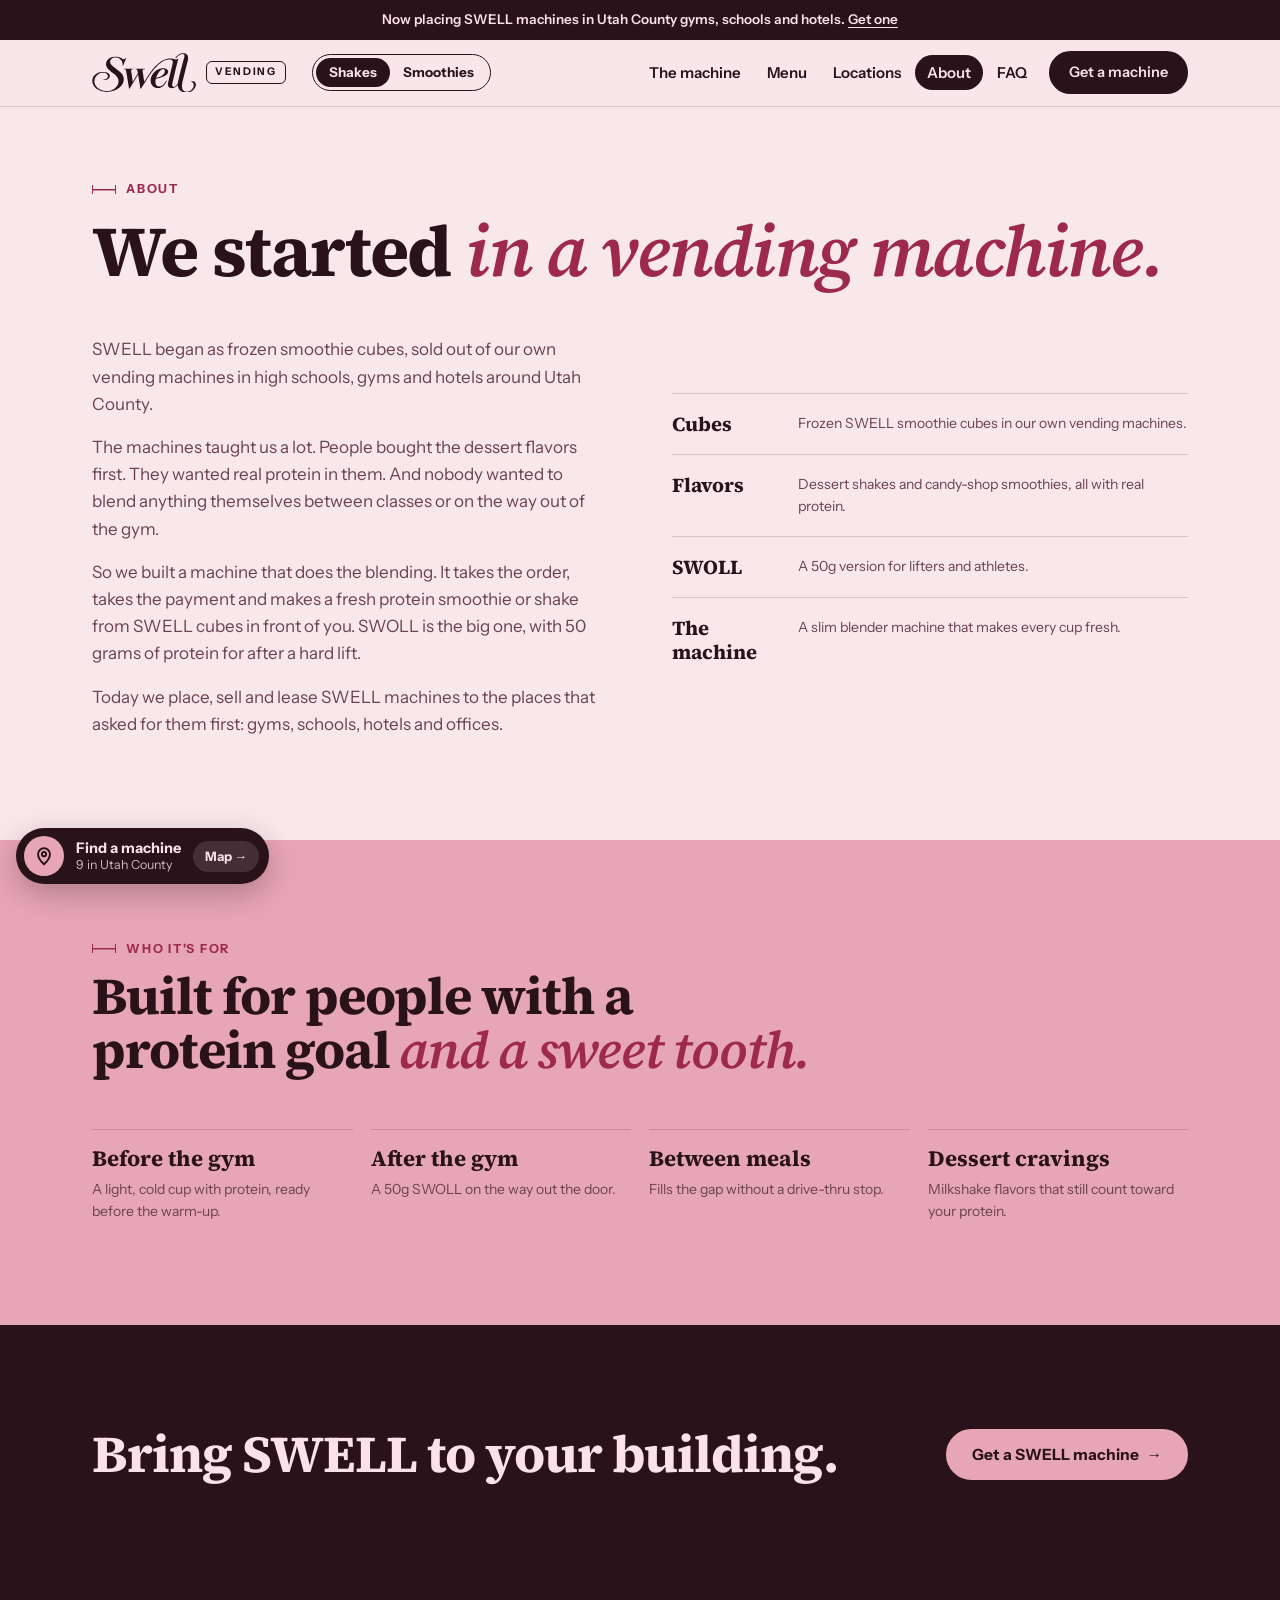
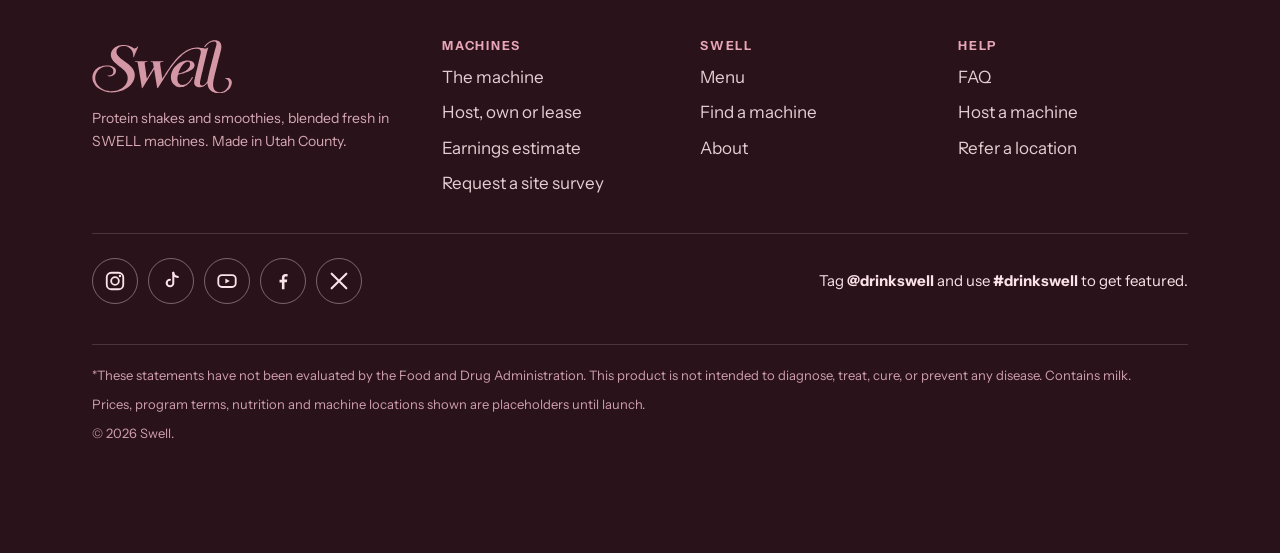
==== commit 38b47d2e: "Add files via upload" ====
--- a/about.html
+++ b/about.html
@@ -80,7 +80,8 @@
     <p>© <span id="yr">2026</span> Swell.</p>
   </div>
 </div></footer>
-<nav class="mbar-nav" aria-label="Find a Swell machine"><a class="mbar" href="locations.html"><i><svg viewBox="0 0 24 24" width="22" height="22" fill="none" stroke="currentColor" stroke-width="2.1" stroke-linecap="round" stroke-linejoin="round" aria-hidden="true"><path d="M12 21s-6.5-6-6.5-11a6.5 6.5 0 0 1 13 0c0 5-6.5 11-6.5 11z"/><circle cx="12" cy="10" r="2.3"/></svg></i><span class="p"><b>Find a machine</b><span>9 in Utah County</span></span><span class="go" aria-hidden="true">Map <span>→</span></span></a></nav>
+<nav class="mbar-nav" aria-label="Find a Swell machine"><a class="mbar pre" id="mbar" href="index.html#find"><i><svg viewBox="0 0 24 24" width="22" height="22" fill="none" stroke="currentColor" stroke-width="2.1" stroke-linecap="round" stroke-linejoin="round" aria-hidden="true"><path d="M12 21s-6.5-6-6.5-11a6.5 6.5 0 0 1 13 0c0 5-6.5 11-6.5 11z"/><circle cx="12" cy="10" r="2.3"/></svg></i><span class="p"><b>Find a machine</b><span id="mb-s">9 in Utah County</span></span><span class="go" aria-hidden="true">Map <span>→</span></span></a></nav>
+<div class="toast" id="toast" role="status" aria-live="polite"></div>
 <script src="js/site.js"></script>
 </body>
 </html>
--- a/css/site.css
+++ b/css/site.css
@@ -324,3 +324,71 @@
 .note-chip { display: inline-block; font-size: 12.5px; color: var(--muted); padding: 6px 10px; border: 1px dashed var(--line); border-radius: 8px; }
 .band-ink .note-chip { color: #d7a9b6; border-color: rgba(251, 225, 232, .3); }
 .site-foot .small { color: #d7a9b6; }
+
+/* ---- smoothie line theme (header toggle), as on the main Swell site ---- */
+html[data-line="smoothies"] {
+  --paper: #fbf0cf; --blush: #f0d47e; --blush-2: #f7e3a2; --card: #fffaea;
+  --ink: #2a1f0e; --ink-2: #4a3818; --muted: #5c4a22; --rose: #8a5a10; --on-ink: #fdf2bf;
+  --line: rgba(42, 31, 14, .16);
+}
+html { transition: background-color .3s ease; }
+html[data-line="smoothies"] .top { background: rgba(251, 240, 207, .92); }
+html[data-line="smoothies"] .band-ink .lead, html[data-line="smoothies"] .band-ink .prose p { color: #ecdca6; }
+html[data-line="smoothies"] .band-ink .small, html[data-line="smoothies"] .site-foot .small, html[data-line="smoothies"] .site-foot .fine { color: #d9c88e; }
+html[data-line="smoothies"] .band-ink h2 em { color: var(--blush); }
+
+/* announcement bar */
+.announce { background: var(--ink); color: var(--on-ink); font-size: 13.5px; font-weight: 600; text-align: center; }
+.announce .wrap { padding-block: 9px; }
+.announce a { color: inherit; text-decoration: underline; text-underline-offset: 3px; }
+
+/* Shakes / Smoothies toggle */
+.linetog { display: inline-flex; padding: 3px; border-radius: 999px; border: 1.5px solid var(--ink); background: transparent; margin-left: 6px; }
+.linetog button { border: 0; background: transparent; padding: 8px 13px; border-radius: 999px; font: 700 13.5px/1 var(--body); color: var(--ink); cursor: pointer; }
+.linetog button[aria-pressed="true"] { background: var(--ink); color: var(--on-ink); }
+@media (max-width: 920px) { .linetog { margin-left: auto; } .menu-btn { margin-left: 8px; } }
+@media (max-width: 400px) { .linetog button { padding: 8px 10px; font-size: 12.5px; } .brand .tag { display: none; } }
+
+/* photo band */
+.photo-band { background: #050505; padding-block: 0; }
+.photo-band .wrap { padding-left: 0; padding-right: 0; max-width: 1400px; }
+.photo-band img { width: 100%; height: auto; max-height: 640px; object-fit: cover; }
+html[data-line="shakes"] [data-line-show="smoothies"], html[data-line="smoothies"] [data-line-show="shakes"] { display: none; }
+
+/* menu with real cup photos */
+.menu-lines { display: grid; gap: 8px; }
+.menu-lines .cups { grid-template-columns: repeat(3, minmax(0, 1fr)); gap: clamp(12px, 2vw, 22px); }
+.menu-lines .cups li { justify-items: start; text-align: left; gap: 6px; }
+.menu-lines .photo { width: 100%; aspect-ratio: 557 / 941; border-radius: 20px; overflow: hidden; background: #050505; }
+.menu-lines .photo img { width: 100%; height: 100%; object-fit: cover; transition: transform .5s cubic-bezier(.2, .8, .2, 1); }
+.menu-lines li:hover .photo img { transform: scale(1.04); }
+.menu-lines .cups b { font-size: 22px; margin-top: 6px; }
+.menu-lines .sizes-note { margin-top: 18px; }
+html[data-line="smoothies"] .menu-lines .line[data-line-group="smoothies"] { order: -1; }
+@media (max-width: 560px) { .menu-lines .cups { grid-template-columns: repeat(3, minmax(0, 1fr)); gap: 8px; } .menu-lines .cups b { font-size: 15px; } .menu-lines .cups span { font-size: 12.5px; } .menu-lines .photo { border-radius: 12px; } }
+
+/* sizes without photos */
+.size { grid-template-columns: minmax(0, 1fr); }
+
+/* social icons */
+.social { list-style: none; margin: 0; padding: 0; display: flex; flex-wrap: wrap; gap: 10px; }
+.social a { display: grid; place-items: center; width: 46px; height: 46px; border-radius: 50%; border: 1.5px solid currentColor; text-decoration: none; transition: transform .15s ease, background .15s ease; }
+.social a:hover { transform: translateY(-2px); }
+.drinkswell .social a:hover { background: var(--ink); color: var(--on-ink); border-color: var(--ink); }
+.fsocial { display: flex; flex-wrap: wrap; align-items: center; justify-content: space-between; gap: 16px; margin-top: 36px; padding-top: 24px; border-top: 1px solid rgba(251, 225, 232, .16); }
+.fsocial .social a { opacity: 1; color: var(--on-ink); border-color: rgba(251, 225, 232, .4); }
+.fsocial .social a:hover { background: var(--blush); color: var(--ink); border-color: var(--blush); text-decoration: none; }
+.fsocial p { font-size: 15px; }
+.foot-brand .logo { width: 140px; }
+.drinkswell .sec-head { margin-bottom: 24px; }
+
+/* floating Find a machine bar */
+.mbar-nav { position: fixed; z-index: 40; left: max(16px, env(safe-area-inset-left, 0px)); bottom: calc(16px + env(safe-area-inset-bottom, 0px)); }
+.mbar { display: flex; align-items: center; gap: 12px; padding: 8px 10px 8px 8px; border-radius: 999px; background: var(--ink); color: var(--on-ink); text-decoration: none; box-shadow: 0 10px 30px rgba(42, 18, 26, .28); }
+.mbar i { display: grid; place-items: center; width: 40px; height: 40px; border-radius: 50%; background: var(--blush); color: var(--ink); }
+.mbar .p { display: grid; line-height: 1.2; font-size: 12.5px; }
+.mbar .p b { font-size: 14.5px; }
+.mbar .p span { opacity: .8; }
+.mbar .go { font: 700 13px/1 var(--body); padding: 9px 12px; border-radius: 999px; background: rgba(255, 255, 255, .12); }
+.site-foot { padding-bottom: 110px; }
+.site-foot .social { display: flex; gap: 10px; }
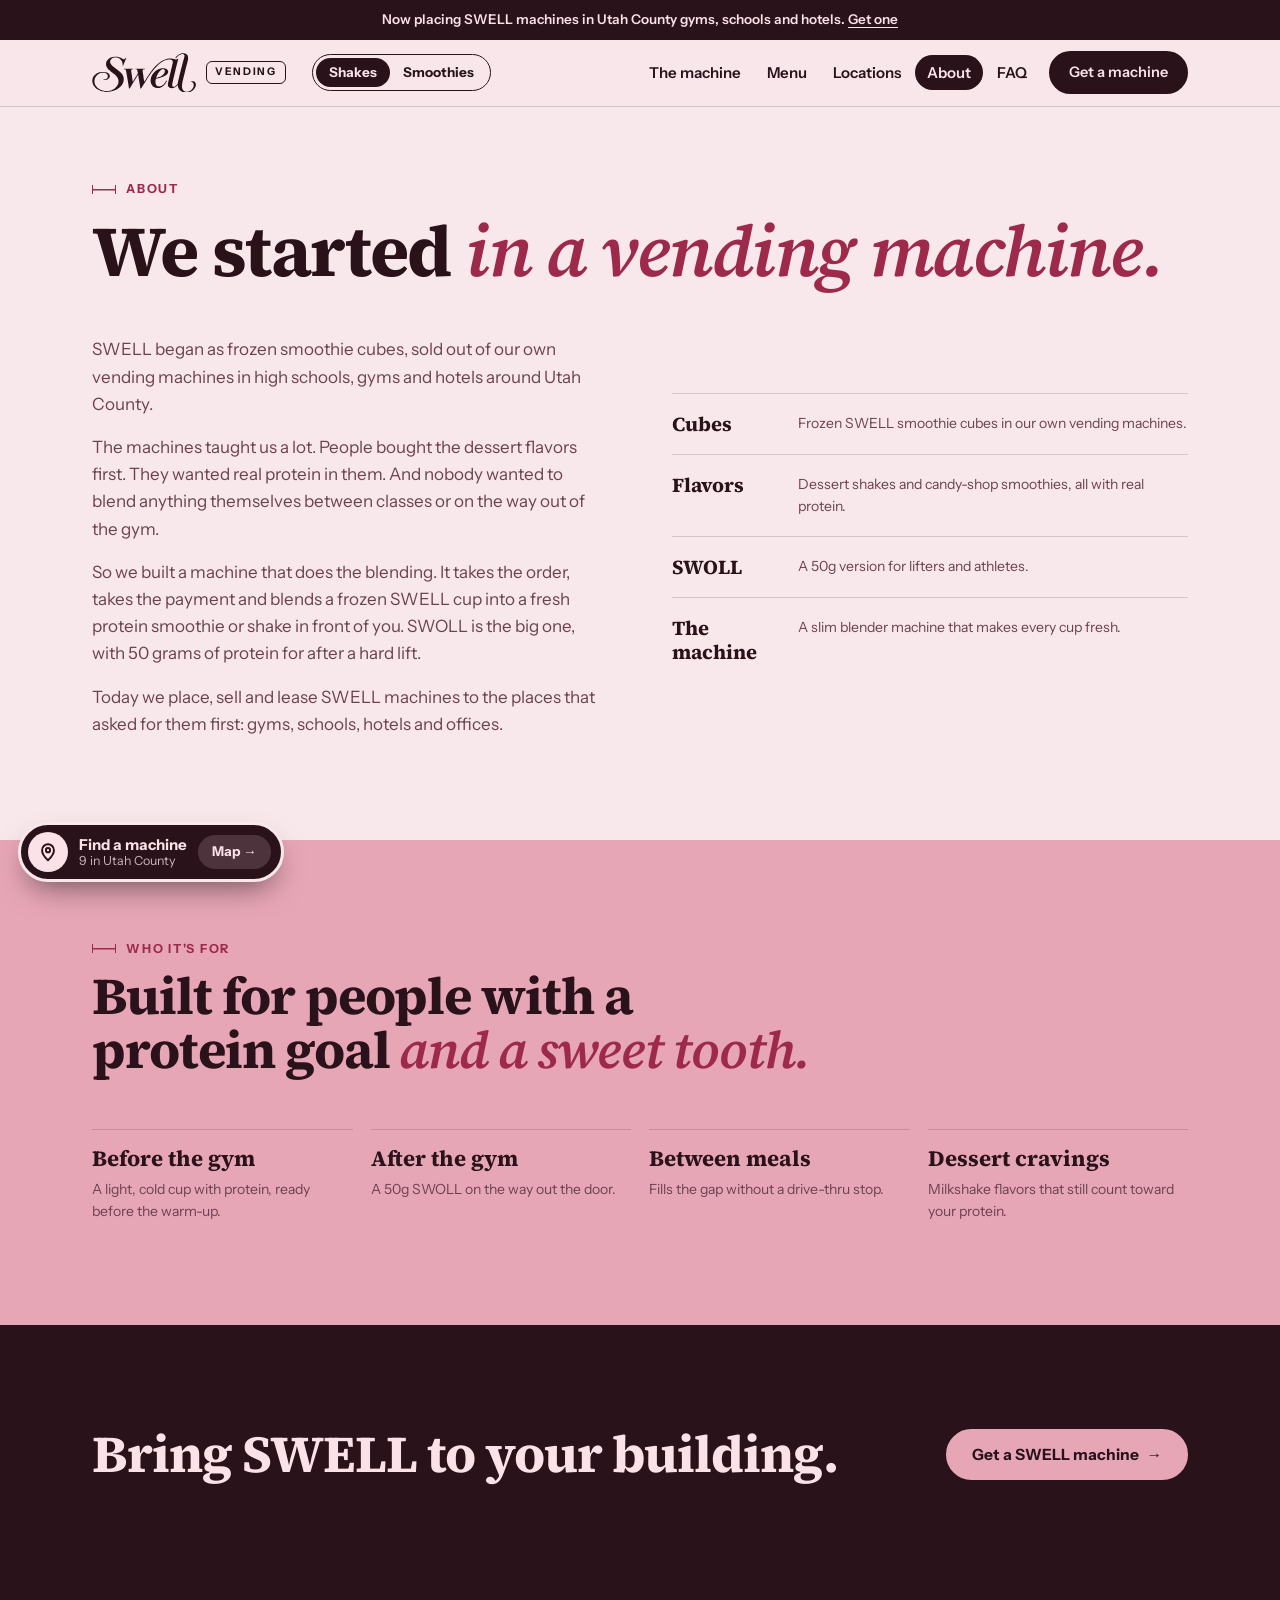
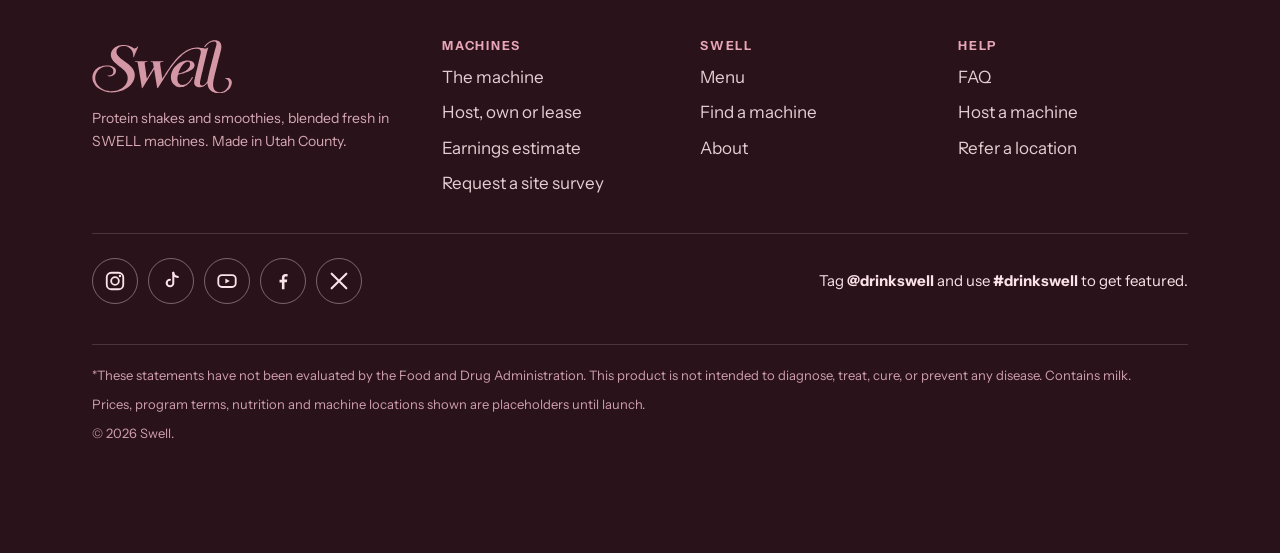
==== commit 6fe5999f: "Add files via upload" ====
--- a/about.html
+++ b/about.html
@@ -37,7 +37,7 @@
   <div class="prose">
     <p>SWELL began as frozen smoothie cubes, sold out of our own vending machines in high schools, gyms and hotels around Utah County.</p>
     <p>The machines taught us a lot. People bought the dessert flavors first. They wanted real protein in them. And nobody wanted to blend anything themselves between classes or on the way out of the gym.</p>
-    <p>So we built a machine that does the blending. It takes the order, takes the payment and makes a fresh protein smoothie or shake from SWELL cubes in front of you. SWOLL is the big one, with 50 grams of protein for after a hard lift.</p>
+    <p>So we built a machine that does the blending. It takes the order, takes the payment and blends a frozen SWELL cup into a fresh protein smoothie or shake in front of you. SWOLL is the big one, with 50 grams of protein for after a hard lift.</p>
     <p>Today we place, sell and lease SWELL machines to the places that asked for them first: gyms, schools, hotels and offices.</p>
   </div>
   <ol class="timeline">
--- a/css/site.css
+++ b/css/site.css
@@ -382,13 +382,108 @@
 .foot-brand .logo { width: 140px; }
 .drinkswell .sec-head { margin-bottom: 24px; }
 
-/* floating Find a machine bar */
-.mbar-nav { position: fixed; z-index: 40; left: max(16px, env(safe-area-inset-left, 0px)); bottom: calc(16px + env(safe-area-inset-bottom, 0px)); }
-.mbar { display: flex; align-items: center; gap: 12px; padding: 8px 10px 8px 8px; border-radius: 999px; background: var(--ink); color: var(--on-ink); text-decoration: none; box-shadow: 0 10px 30px rgba(42, 18, 26, .28); }
-.mbar i { display: grid; place-items: center; width: 40px; height: 40px; border-radius: 50%; background: var(--blush); color: var(--ink); }
-.mbar .p { display: grid; line-height: 1.2; font-size: 12.5px; }
-.mbar .p b { font-size: 14.5px; }
-.mbar .p span { opacity: .8; }
-.mbar .go { font: 700 13px/1 var(--body); padding: 9px 12px; border-radius: 999px; background: rgba(255, 255, 255, .12); }
 .site-foot { padding-bottom: 110px; }
 .site-foot .social { display: flex; gap: 10px; }
+
+/* ---- Machine finder + Find a machine bar, ported from the main Swell site ---- */
+:root { --bg: var(--paper); --surface: #f2c9d3; --surface-2: #f7d6de; --fg: var(--ink); --em: var(--rose); --spring: cubic-bezier(.34, 1.56, .64, 1); }
+html[data-line="smoothies"] { --surface: #f7e3a2; --surface-2: #faebb8; }
+.press { transition: transform .35s var(--spring); -webkit-tap-highlight-color: transparent; }
+.press:active { transform: scale(.94); transition-duration: .08s; }
+.btn.alt { background: transparent; color: var(--fg); border-color: transparent; box-shadow: inset 0 0 0 1.5px var(--line); }
+.btn.alt:hover { box-shadow: inset 0 0 0 1.5px var(--fg); background: transparent; }
+.btn.sm { padding: 11px 18px; font-size: 14.5px; }
+.filters { display: flex; gap: 6px; flex-wrap: wrap; }
+.filters button { border: 0; background: var(--surface); color: var(--muted); padding: 9px 14px; border-radius: 999px; font: 600 14px/1 var(--body); cursor: pointer; }
+.filters button[aria-pressed="true"] { background: var(--ink); color: var(--on-ink); }
+.mach-intro { padding-bottom: 0; }
+.mach-intro .sec-head { margin-bottom: 18px; }
+.finder2 { display: grid; grid-template-columns: 380px 1fr; height: 660px; border-radius: 28px; overflow: hidden; background: var(--surface); box-shadow: 0 30px 60px -30px rgba(40,10,20,.35); }
+.fside { display: flex; flex-direction: column; min-height: 0; padding: 26px 18px 14px; background: linear-gradient(180deg, var(--surface-2), var(--surface)); }
+.fhead h2 { font-size: 34px; }
+.fhead p { color: var(--muted); font-size: 17px; margin-top: 2px; }
+.ffilters { margin: 16px 0 10px; }
+.ffilters button { background: #fffafb; }
+.ffilters button[aria-pressed="true"] { background: var(--ink); }
+.flocate { display: inline-flex; gap: 8px; align-items: center; align-self: flex-start; margin-bottom: 12px; }
+.flist { overflow-y: auto; flex: 1; min-height: 0; display: grid; align-content: start; gap: 10px; padding: 2px 4px 8px 2px; margin-right: -6px; }
+.mloc { display: grid; grid-template-columns: 112px 1fr 18px; gap: 14px; align-items: center; padding: 12px; border-radius: 20px; border: 2px solid transparent; background: #fffafb; text-align: left; cursor: pointer; color: var(--fg); box-shadow: 0 6px 18px -12px rgba(40,10,20,.35); transition: transform .35s var(--spring), border-color .2s; }
+.mloc:hover { transform: translateY(-2px); }
+.mloc:active { transform: scale(.97); }
+.mloc.sel { border-color: var(--ink); }
+.mloc img { width: 112px; height: 140px; object-fit: cover; border-radius: 16px; box-shadow: 0 6px 14px -8px rgba(40,10,20,.45); }
+.mloc b { display: block; font: 700 22px/1.1 var(--display); }
+.mloc .dist { display: block; color: var(--muted); font-size: 14.5px; margin: 3px 0 4px; }
+.mloc .addr { display: block; font-size: 13.5px; color: var(--muted); line-height: 1.35; }
+.mloc .chev { color: var(--muted); }
+.mloc[hidden] { display: none; }
+.fnote { margin-top: 8px; }
+.fmapwrap { position: relative; min-width: 0; isolation: isolate; }
+#fmap { position: absolute; inset: 0; background: #f2ece6; }
+.fsearch { position: absolute; z-index: 500; top: 18px; left: 18px; width: min(420px, calc(100% - 36px)); display: flex; align-items: center; gap: 10px; padding: 0 10px 0 16px; height: 52px; border-radius: 999px; background: #fff; color: #2a121a; box-shadow: 0 10px 30px -10px rgba(40,10,20,.4); }
+.fsearch input { flex: 1; border: 0; background: none; font: 500 17px var(--display); color: #2a121a; outline: none; min-width: 0; }
+.fsearch button { border: 0; background: none; font-size: 26px; line-height: 1; color: var(--muted); cursor: pointer; padding: 4px 6px; }
+.fctl { position: absolute; z-index: 500; right: 18px; bottom: 92px; display: grid; border-radius: 16px; background: #fff; box-shadow: 0 10px 30px -10px rgba(40,10,20,.4); overflow: hidden; }
+.fctl button { width: 52px; height: 52px; border: 0; background: #fff; font-size: 28px; color: #2a121a; cursor: pointer; }
+.fctl button + button { border-top: 1px solid #eadde1; }
+.fctl.fme { bottom: 22px; width: 52px; height: 52px; display: grid; place-items: center; border: 0; color: #2a121a; cursor: pointer; }
+.fnotiles { position: absolute; z-index: 400; inset: auto 18px 18px 18px; max-width: 360px; background: #fff; border-radius: 14px; padding: 12px 14px; font-size: 14px; color: #2a121a; }
+.maplibregl-map { font-family: var(--body); }
+.spin { position: relative; width: 46px; height: 58px; padding: 0; border: 0; background: none; cursor: pointer; }
+.pinb { position: absolute; left: 0; top: 0; display: grid; place-items: center; width: 46px; height: 46px; border-radius: 50% 50% 50% 0; transform: rotate(-45deg); transform-origin: 50% 50%; background: radial-gradient(circle at 35% 30%, #fde4ea, #f1a9ba 70%); border: 2px solid #fff; box-shadow: 0 8px 14px -4px rgba(120,30,60,.55); transition: transform .35s var(--spring); }
+.pinb img { width: 21px; height: auto; transform: rotate(45deg); }
+.spin:hover .pinb { transform: rotate(-45deg) scale(1.1); }
+.spin.sel { z-index: 5; }
+.spin.sel .pinb { transform: rotate(-45deg) scale(1.25); box-shadow: 0 0 0 8px rgba(241,169,186,.35), 0 10px 18px -4px rgba(120,30,60,.6); }
+.plbl { position: absolute; left: 48px; top: 12px; white-space: nowrap; font: 700 16px var(--body); color: #2a121a; text-shadow: 0 0 3px #fff, 0 0 3px #fff, 0 0 6px #fff, 0 0 8px #fff; pointer-events: none; }
+#fmap.lowzoom .plbl { display: none; }
+.plbl.left { left: auto; right: 48px; }
+.youdot { width: 18px; height: 18px; border-radius: 50%; background: #2f7bf6; border: 3px solid #fff; box-shadow: 0 0 0 8px rgba(47,123,246,.22); }
+.maplibregl-popup.spop { z-index: 6; }
+.spop .maplibregl-popup-content { border-radius: 22px; padding: 0; box-shadow: 0 20px 40px -14px rgba(40,10,20,.45); border: 2px solid var(--surface); width: 330px; }
+.spop.maplibregl-popup-anchor-bottom .maplibregl-popup-tip { border-top-color: #fff; }
+.spop .maplibregl-popup-close-button { top: 8px; right: 10px; font-size: 22px; color: var(--muted); background: none; }
+.pc { display: grid; grid-template-columns: 120px 1fr; gap: 14px; padding: 14px; align-items: center; color: var(--fg); }
+.pc img { width: 120px; height: 150px; object-fit: cover; border-radius: 12px; background: #f6e6ea; }
+.pc h3 { font: 700 19px/1.15 var(--display); margin: 0 0 6px; padding-right: 22px; }
+.pc .pa { font-size: 13.5px; color: var(--muted); line-height: 1.35; margin: 0 0 4px; }
+.pc .pv { font-size: 12.5px; color: var(--muted); margin: 0 0 10px; }
+.pc .dir { display: inline-flex; align-items: center; gap: 6px; padding: 10px 18px; border-radius: 999px; background: var(--ink); color: var(--on-ink) !important; font-weight: 700; text-decoration: none; font-size: 15px; transition: transform .3s var(--spring); }
+.sethome { display: block; margin: 0 0 8px; padding: 0; border: 0; background: none; font: 600 12.5px var(--body); color: var(--fg); text-decoration: underline; text-underline-offset: 3px; cursor: pointer; }
+.pc .dir:active { transform: scale(.95); }
+@media (max-width: 900px)  {
+  .finder2 { grid-template-columns: 1fr; height: auto; }
+  .fmapwrap { order: -1; height: 440px; }
+  .fside { padding: 20px 14px 14px; }
+  .flist { max-height: 520px; }
+  .fctl { bottom: 84px; right: 12px; }
+  .fctl.fme { bottom: 18px; }
+  .spop .maplibregl-popup-content { width: 270px; }
+  .pc { grid-template-columns: 96px 1fr; }
+  .pc img { width: 96px; height: 120px; }
+}
+
+@media (max-width: 360px)  {
+  .mbar .go { display: none; }
+}
+
+
+.mbar { position: fixed; left: 12px; right: 12px; bottom: calc(18px + env(safe-area-inset-bottom, 0px)); z-index: 40; min-height: 56px; padding: 7px 8px 7px 7px; border-radius: 999px; background: var(--ink); color: var(--on-ink); text-decoration: none;
+  display: flex; align-items: center; gap: 11px; box-shadow: 0 14px 30px -10px rgba(20,8,12,.55); border: 3px solid var(--bg); transition: transform .3s cubic-bezier(.22,1,.36,1), opacity .22s, visibility 0s; }
+.mbar.pre { transition: none; }
+.mbar i { display: grid; place-items: center; flex: none; width: 40px; height: 40px; border-radius: 50%; background: var(--on-ink); color: var(--ink); }
+.mbar .p { flex: 1; min-width: 0; line-height: 1.2; }
+.mbar .p b { display: block; font: 700 15px/1.15 var(--body); }
+.mbar .p span { display: block; font-size: 12.5px; opacity: .78; white-space: nowrap; overflow: hidden; text-overflow: ellipsis; }
+.mbar .go { flex: none; font: 700 13.5px/1 var(--body); padding: 10px 14px; border-radius: 999px; background: color-mix(in srgb, var(--on-ink) 16%, transparent); }
+.mbar:active { transform: scale(.97); }
+.mbar.hide { transform: translateY(14px) scale(.96); opacity: 0; visibility: hidden; pointer-events: none; transition: transform .22s ease, opacity .18s ease, visibility 0s .22s; }
+@media (min-width: 961px)  {
+  .mbar { left: 18px; right: auto; bottom: 18px; padding-right: 10px; }
+  .mbar .p span { max-width: 240px; }
+}
+.toast { position: fixed; left: 50%; top: 82px; transform: translate(-50%, -20px) scale(.9); opacity: 0; z-index: 70; background: var(--ink); color: var(--on-ink); font: 700 14.5px/1.3 var(--body);
+  padding: 12px 18px; border-radius: 999px; box-shadow: 0 10px 30px rgba(20,8,12,.25); transition: opacity .25s, transform .45s var(--spring); pointer-events: none; max-width: calc(100vw - 32px); text-align: center; display: flex; gap: 10px; align-items: center; }
+.toast.on { opacity: 1; transform: translate(-50%, 0) scale(1); }
+.toast a { color: inherit; pointer-events: auto; }
+#find, #machines { scroll-margin-top: 84px; }
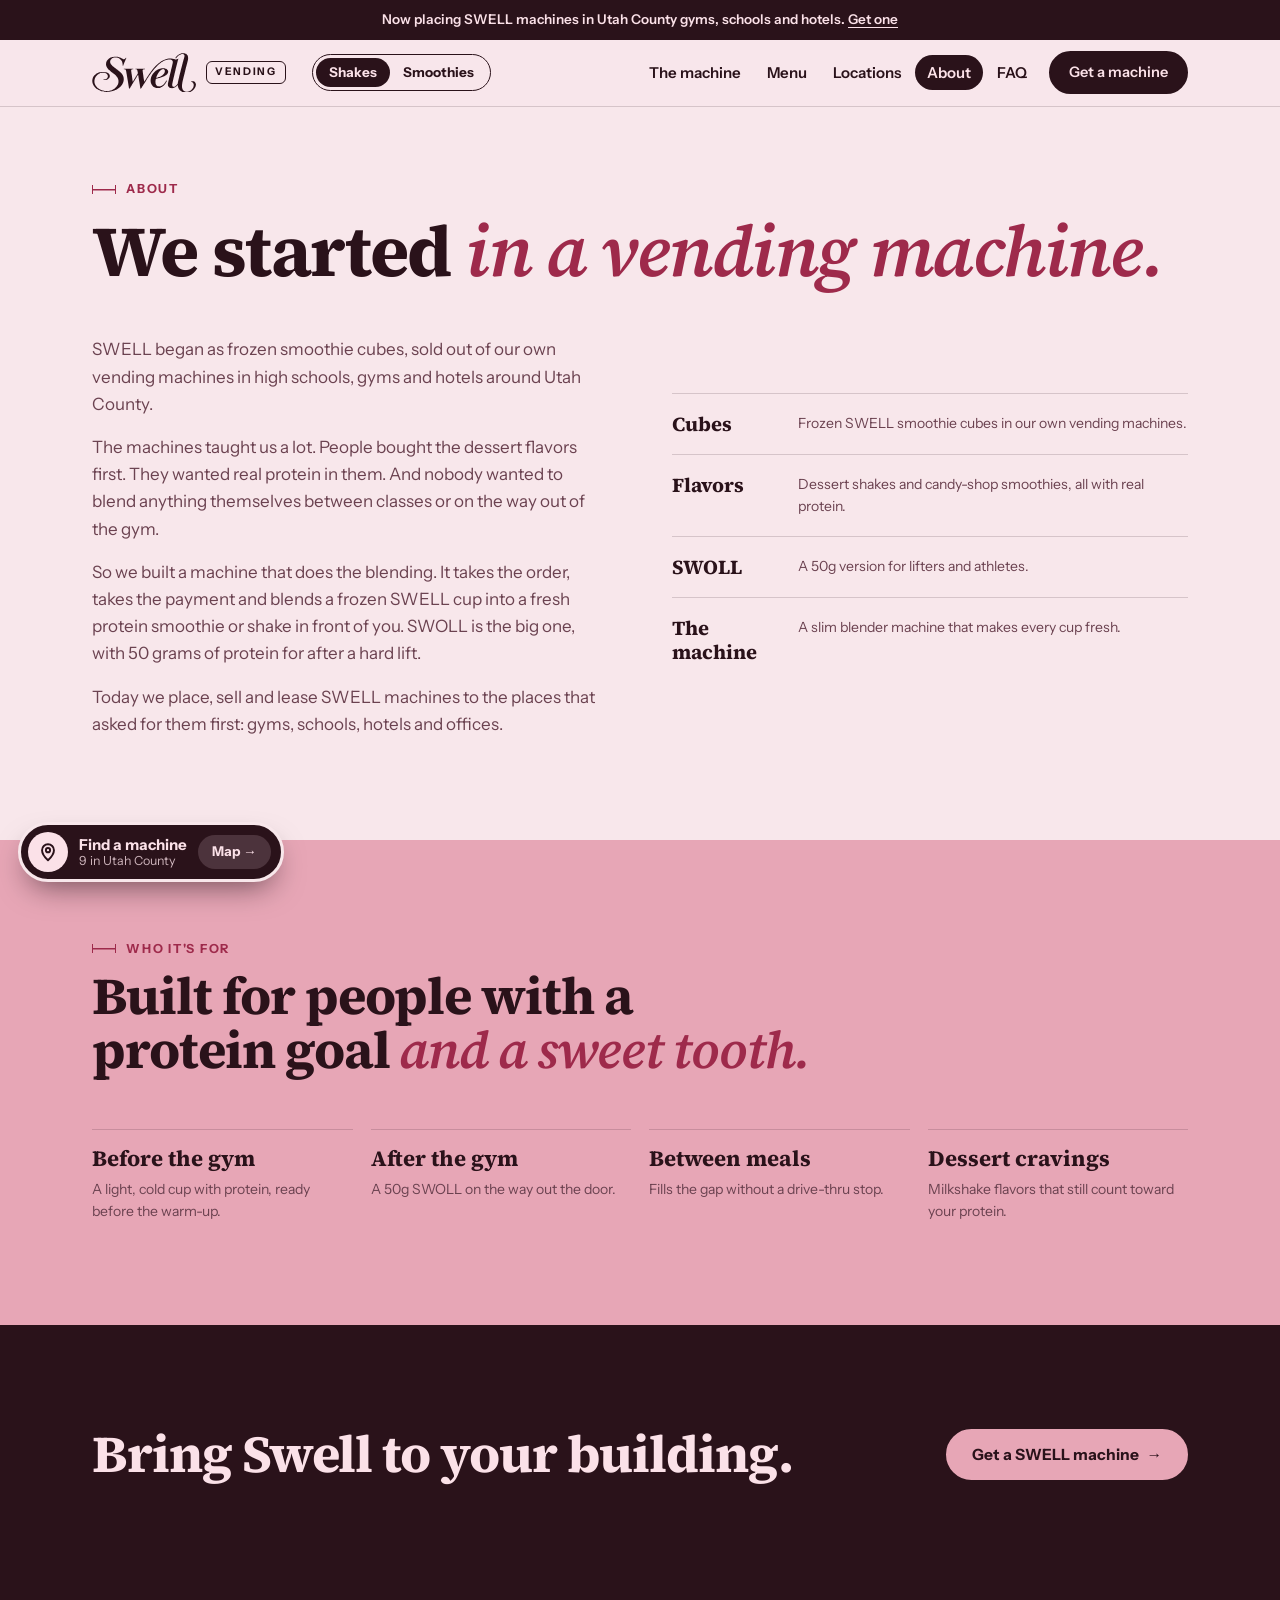
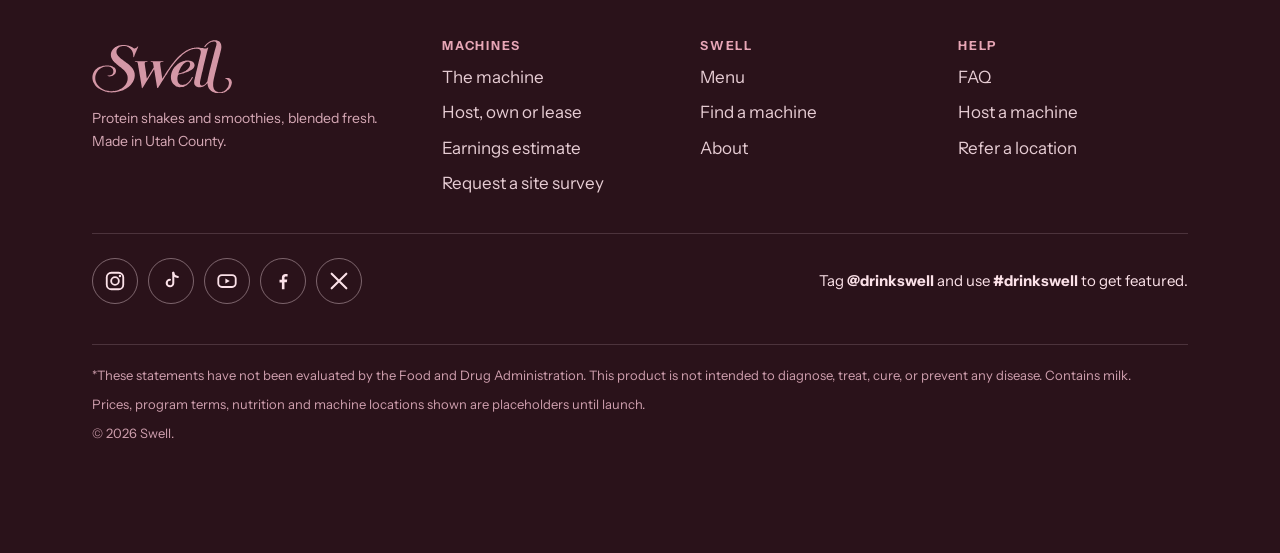
==== commit 2891f730: "Add files via upload" ====
--- a/about.html
+++ b/about.html
@@ -13,6 +13,7 @@
 <link rel="icon" href="favicon.ico" sizes="any"><link rel="icon" type="image/png" sizes="32x32" href="img/icons/favicon-32.png"><link rel="apple-touch-icon" href="img/icons/apple-touch-icon.png">
 <link rel="preload" href="fonts/source-serif-4.woff2" as="font" type="font/woff2" crossorigin>
 <link rel="preload" href="fonts/instrument-sans-400.woff2" as="font" type="font/woff2" crossorigin>
+<link rel="preload" href="fonts/great-vibes.woff2" as="font" type="font/woff2" crossorigin>
 <link rel="stylesheet" href="css/site.css">
 <script>try{var l=localStorage.getItem("swell-line");if(l==="smoothies"||l==="shakes")document.documentElement.setAttribute("data-line",l)}catch(e){}</script>
 </head>
@@ -59,7 +60,7 @@
 </div></section>
 
 <section class="band-ink cta-band"><div class="wrap">
-  <h2>Bring SWELL to your building.</h2>
+  <h2>Bring <span class="sw">Swell</span> to your building.</h2>
   <div class="btn-row"><a class="btn arrow" href="machine.html#request">Get a SWELL machine</a></div>
 </div></section>
 </main>
@@ -67,7 +68,7 @@
   <div class="cols">
     <div class="foot-brand">
       <a href="index.html" aria-label="Swell home"><svg class="logo" viewBox="0 0 2496 954" aria-hidden="true"><use href="#swell-logo"/></svg></a>
-      <p class="small">Protein shakes and smoothies, blended fresh in SWELL machines. Made in Utah County.</p>
+      <p class="small">Protein shakes and smoothies, blended fresh. Made in Utah County.</p>
     </div>
     <div><h4>Machines</h4><ul><li><a href="machine.html">The machine</a></li><li><a href="machine.html#programs">Host, own or lease</a></li><li><a href="machine.html#estimate">Earnings estimate</a></li><li><a href="machine.html#request">Request a site survey</a></li></ul></div>
     <div><h4>Swell</h4><ul><li><a href="menu.html">Menu</a></li><li><a href="locations.html">Find a machine</a></li><li><a href="about.html">About</a></li></ul></div>
--- a/css/site.css
+++ b/css/site.css
@@ -487,3 +487,15 @@
 .toast.on { opacity: 1; transform: translate(-50%, 0) scale(1); }
 .toast a { color: inherit; pointer-events: auto; }
 #find, #machines { scroll-margin-top: 84px; }
+
+/* real machine + how-it-works photos */
+.hero-machine { width: min(100%, 360px); height: auto; border-radius: 28px; box-shadow: 0 30px 60px -30px rgba(40, 10, 20, .45); }
+.hero-stage { place-items: center; }
+.how-photos { display: grid; grid-template-columns: repeat(2, minmax(0, 1fr)); gap: 16px; max-width: 860px; margin-bottom: clamp(32px, 4vw, 48px); }
+.how-photos figure { margin: 0; display: grid; gap: 10px; min-width: 0; }
+.how-photos img { width: 100%; aspect-ratio: 3 / 4; object-fit: cover; border-radius: 22px; }
+.how-photos figcaption { font-size: 14.5px; color: var(--muted); font-weight: 600; }
+@media (max-width: 760px) {
+  .how-photos { grid-template-columns: none; grid-auto-flow: column; grid-auto-columns: 72%; overflow-x: auto; scroll-snap-type: x mandatory; padding-bottom: 6px; }
+  .how-photos figure { scroll-snap-align: start; }
+}
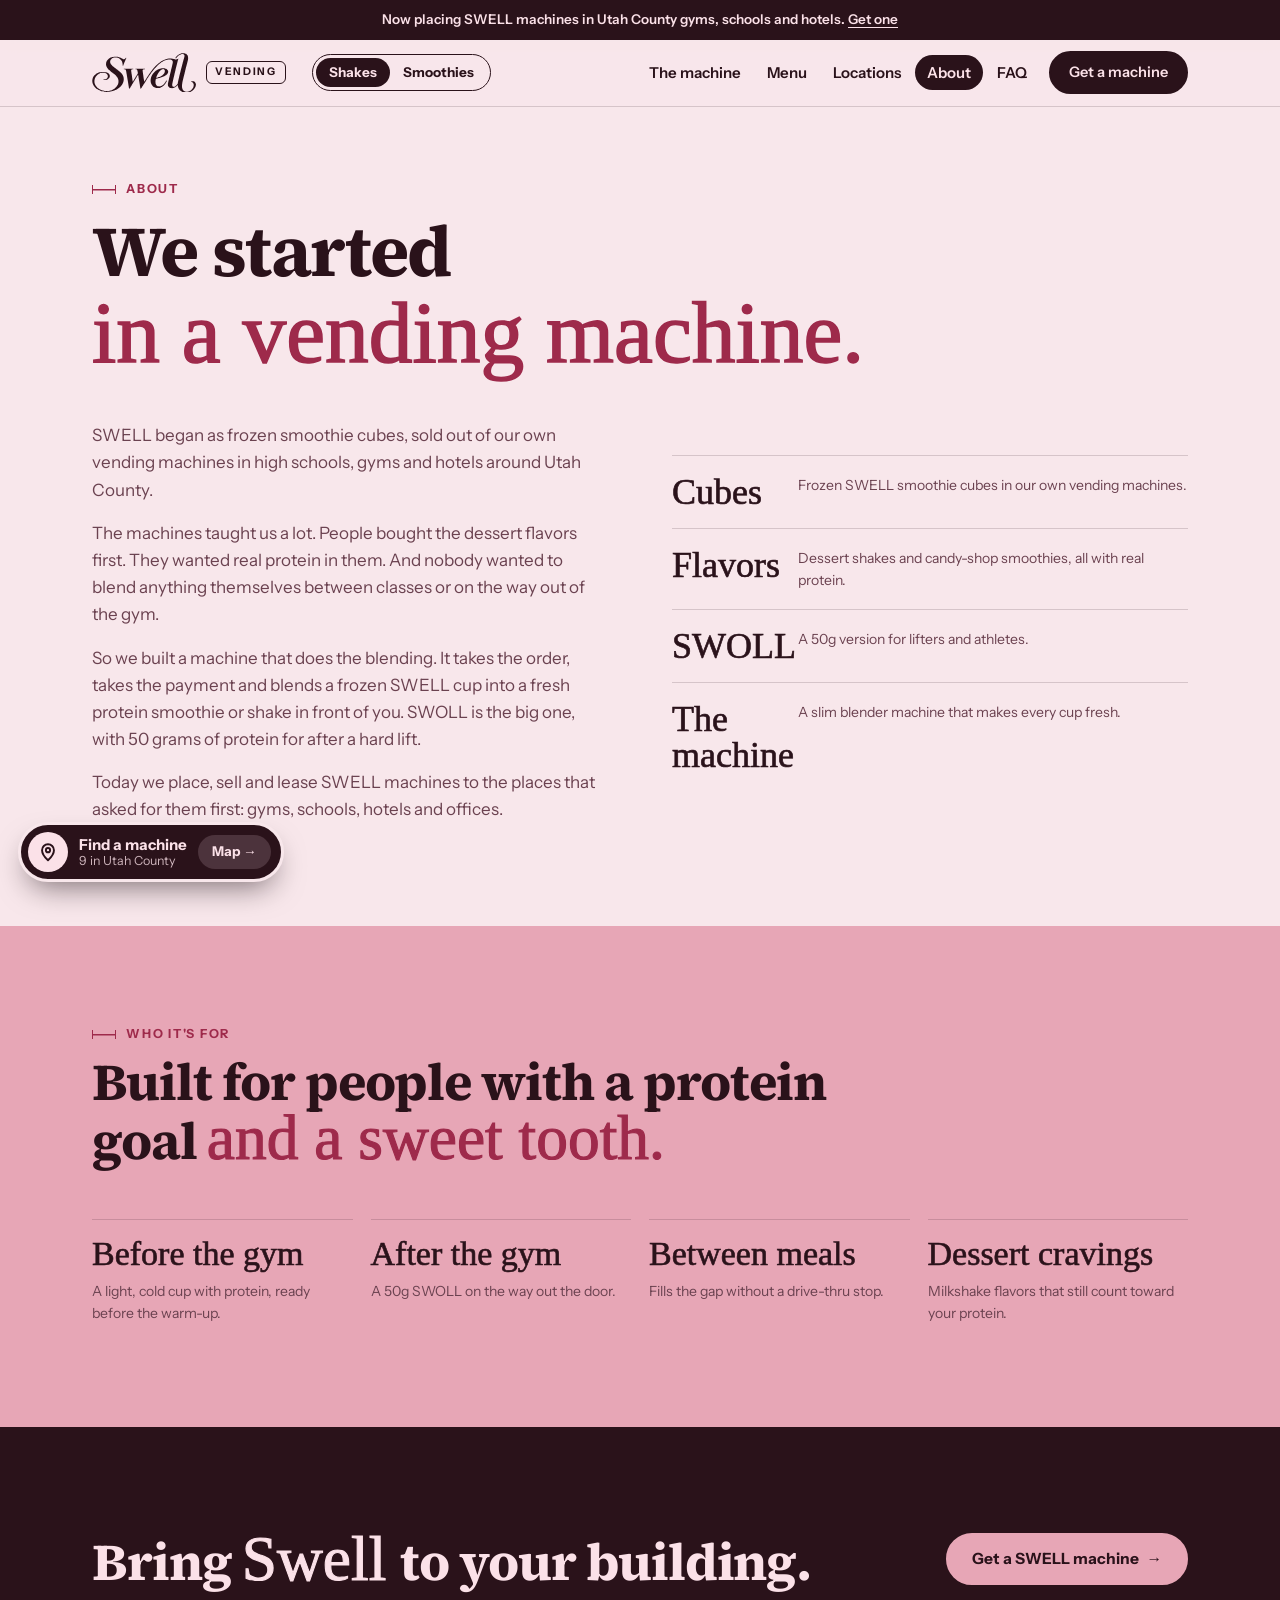
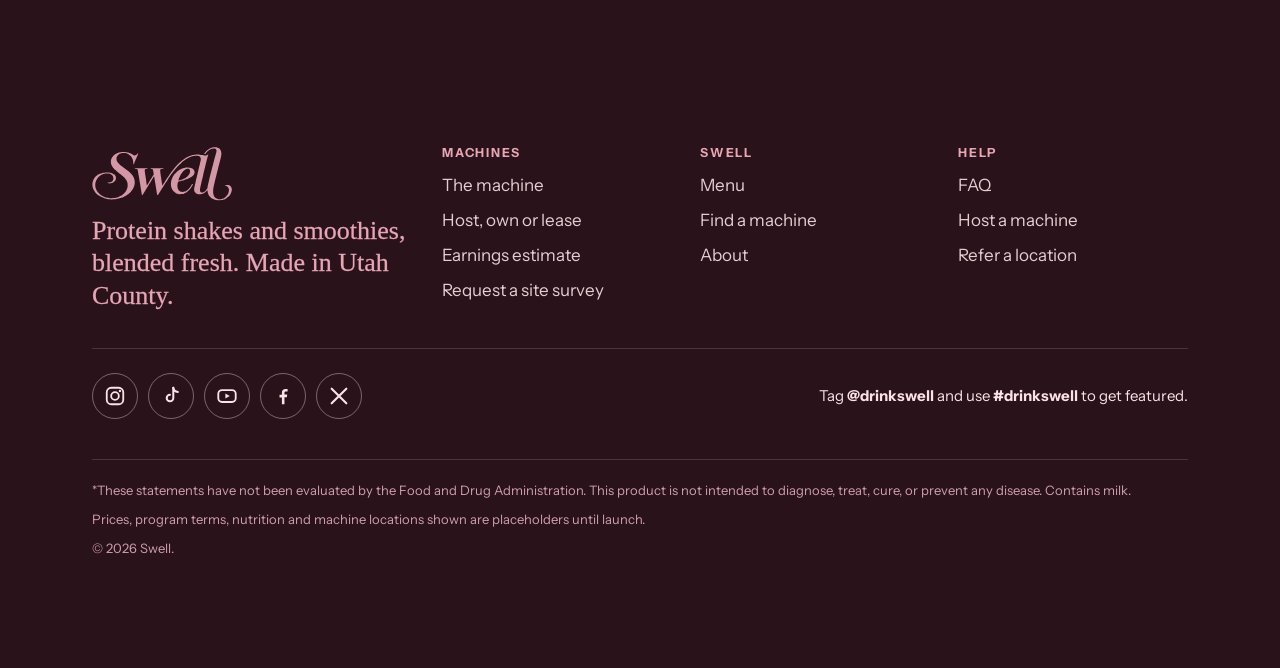
==== commit 207d5dd0: "Add files via upload" ====
--- a/about.html
+++ b/about.html
@@ -13,7 +13,7 @@
 <link rel="icon" href="favicon.ico" sizes="any"><link rel="icon" type="image/png" sizes="32x32" href="img/icons/favicon-32.png"><link rel="apple-touch-icon" href="img/icons/apple-touch-icon.png">
 <link rel="preload" href="fonts/source-serif-4.woff2" as="font" type="font/woff2" crossorigin>
 <link rel="preload" href="fonts/instrument-sans-400.woff2" as="font" type="font/woff2" crossorigin>
-<link rel="preload" href="fonts/great-vibes.woff2" as="font" type="font/woff2" crossorigin>
+<link rel="preload" href="fonts/playfair-italic.woff2" as="font" type="font/woff2" crossorigin>
 <link rel="stylesheet" href="css/site.css">
 <script>try{var l=localStorage.getItem("swell-line");if(l==="smoothies"||l==="shakes")document.documentElement.setAttribute("data-line",l)}catch(e){}</script>
 </head>
--- a/css/site.css
+++ b/css/site.css
@@ -499,3 +499,39 @@
   .how-photos { grid-template-columns: none; grid-auto-flow: column; grid-auto-columns: 72%; overflow-x: auto; scroll-snap-type: x mandatory; padding-bottom: 6px; }
   .how-photos figure { scroll-snap-align: start; }
 }
+
+/* ---- Swell script: the lettering that matches the Swell logo ---- */
+@font-face { font-family: "Great Vibes"; src: url(../fonts/great-vibes.woff2) format("woff2"); font-weight: 400; font-style: normal; font-display: swap; }
+:root { --script: "Great Vibes", "Snell Roundhand", "Apple Chancery", cursive; }
+h1 em, h2 em, .sw, .script,
+.steps h3, .prog h3, .boosts b, .faq-group h3, .cups-label h3, .menu-lines .cups b, .thanks h3 span, .foot-brand p, .fhead h2 .sw, .mloc b, .pc h3, .photo-cta .sw {
+  font-family: var(--script); font-style: normal; font-weight: 400; letter-spacing: 0;
+  -webkit-text-stroke: .018em currentColor; paint-order: stroke fill;
+}
+h1 em, h2 em, .sw { font-size: 1.22em; line-height: .9; padding-right: .06em; }
+h1 em { display: inline-block; margin-top: .06em; }
+.sw { color: inherit; }
+h1 .sw, h2 .sw { color: var(--ink); }
+.band-ink h2 .sw { color: var(--on-ink); }
+.steps h3 { font-size: clamp(38px, 3.6vw, 46px); line-height: 1; }
+.prog h3 { font-size: 46px; line-height: 1; }
+.boosts b { font-size: 34px; line-height: 1.05; }
+.faq-group h3 { font-size: 40px; }
+.cups-label h3 { font-size: 40px; }
+.menu-lines .cups b { font-size: 36px; line-height: 1; margin-top: 8px; }
+.thanks h3 span { font-size: 1.3em; }
+.foot-brand p.small { font-size: 26px; line-height: 1.25; color: var(--blush); max-width: 14em; -webkit-text-stroke: .01em currentColor; }
+.mloc b { font-size: 34px; line-height: 1; }
+.pc h3 { font-size: 26px; line-height: 1.05; }
+.fhead h2 .sw { font-size: 1.3em; }
+/* "See the menu" over the drink photos */
+.photo-link { position: relative; display: block; color: #fff; text-decoration: none; }
+.photo-cta { position: absolute; z-index: 2; right: clamp(16px, 3vw, 40px); bottom: clamp(14px, 3vw, 36px); font: 700 15px/1 var(--body); padding: 12px 18px; border-radius: 999px; background: rgba(255, 255, 255, .92); color: var(--ink); display: inline-flex; align-items: baseline; gap: 6px; transition: transform .2s ease; }
+.photo-cta .sw { font-size: 30px; line-height: .6; color: var(--rose); }
+.photo-link:hover .photo-cta { transform: translateY(-2px); }
+@media (max-width: 560px) {
+  .menu-lines .cups b { font-size: 24px; }
+  .mloc b { font-size: 28px; }
+  .prog h3 { font-size: 40px; }
+}
+.timeline b { font-family: var(--script); font-weight: 400; font-size: 36px; line-height: 1; -webkit-text-stroke: .018em currentColor; paint-order: stroke fill; }
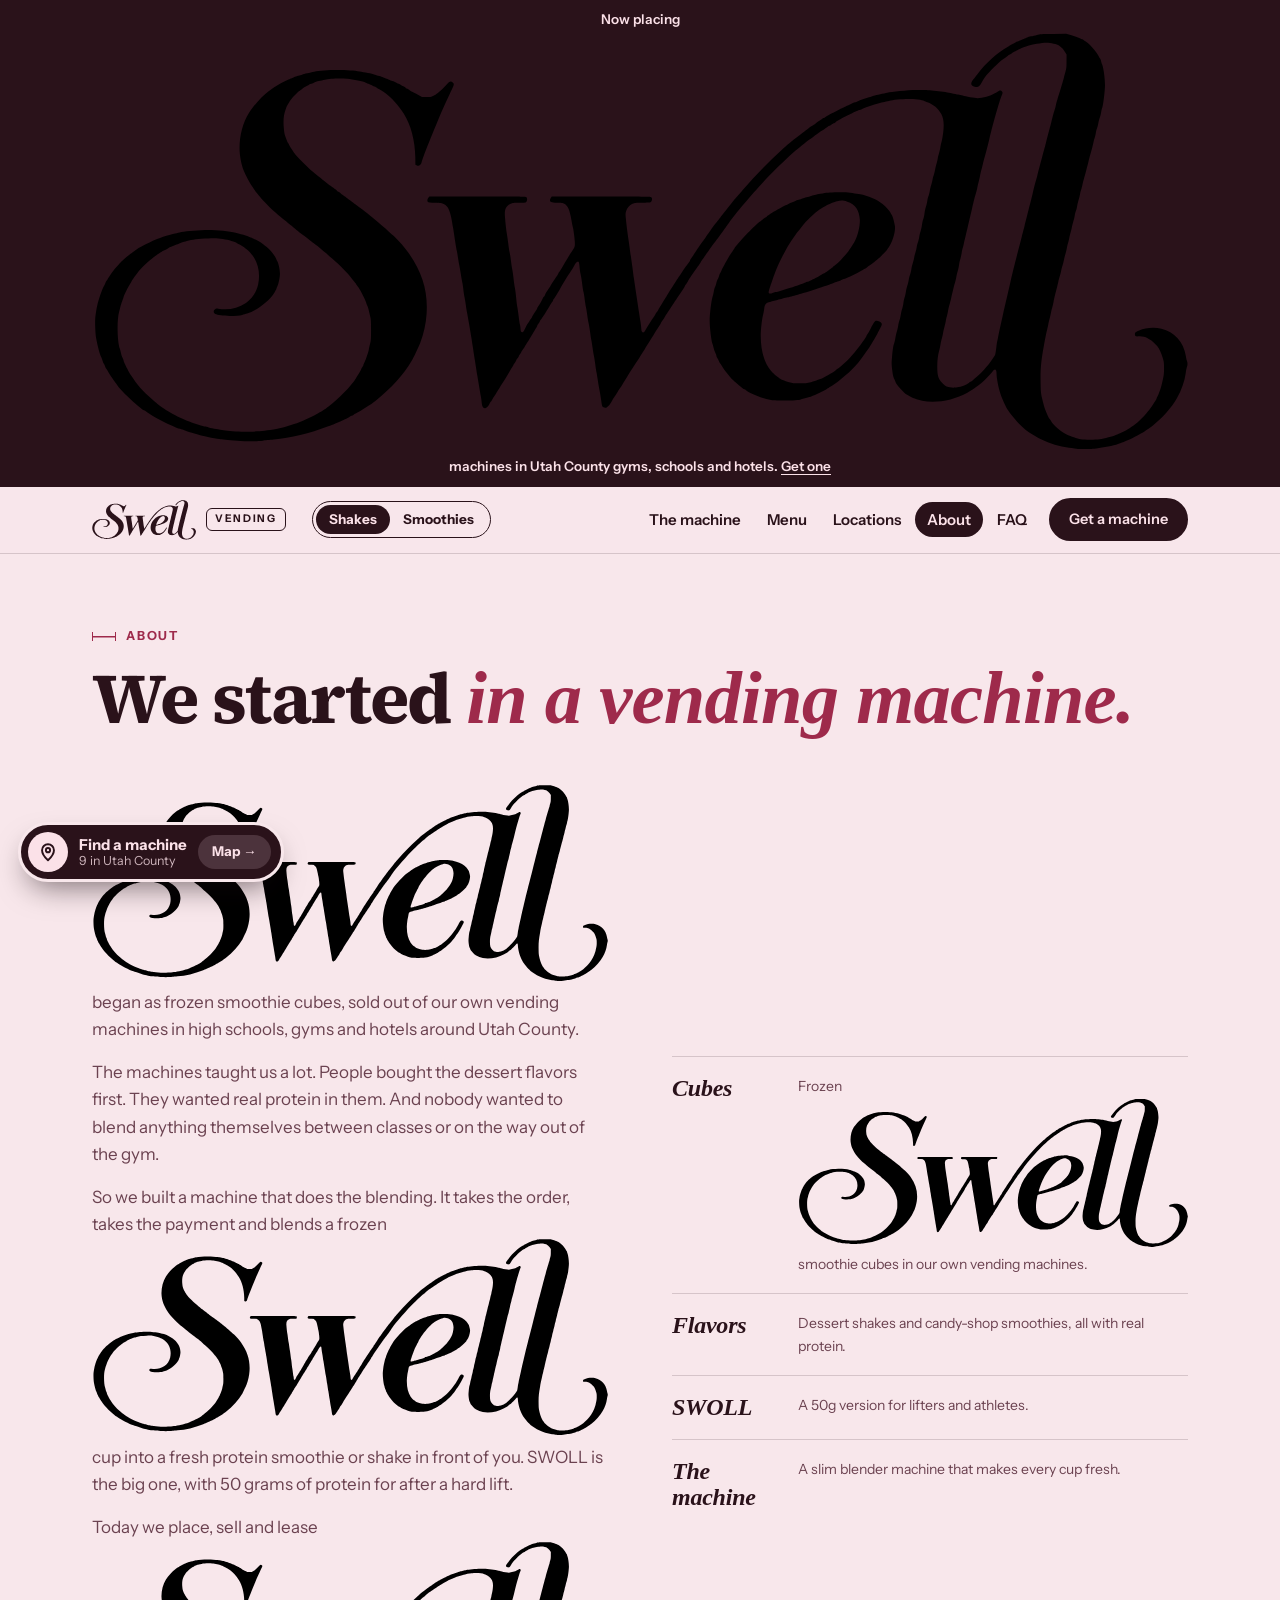
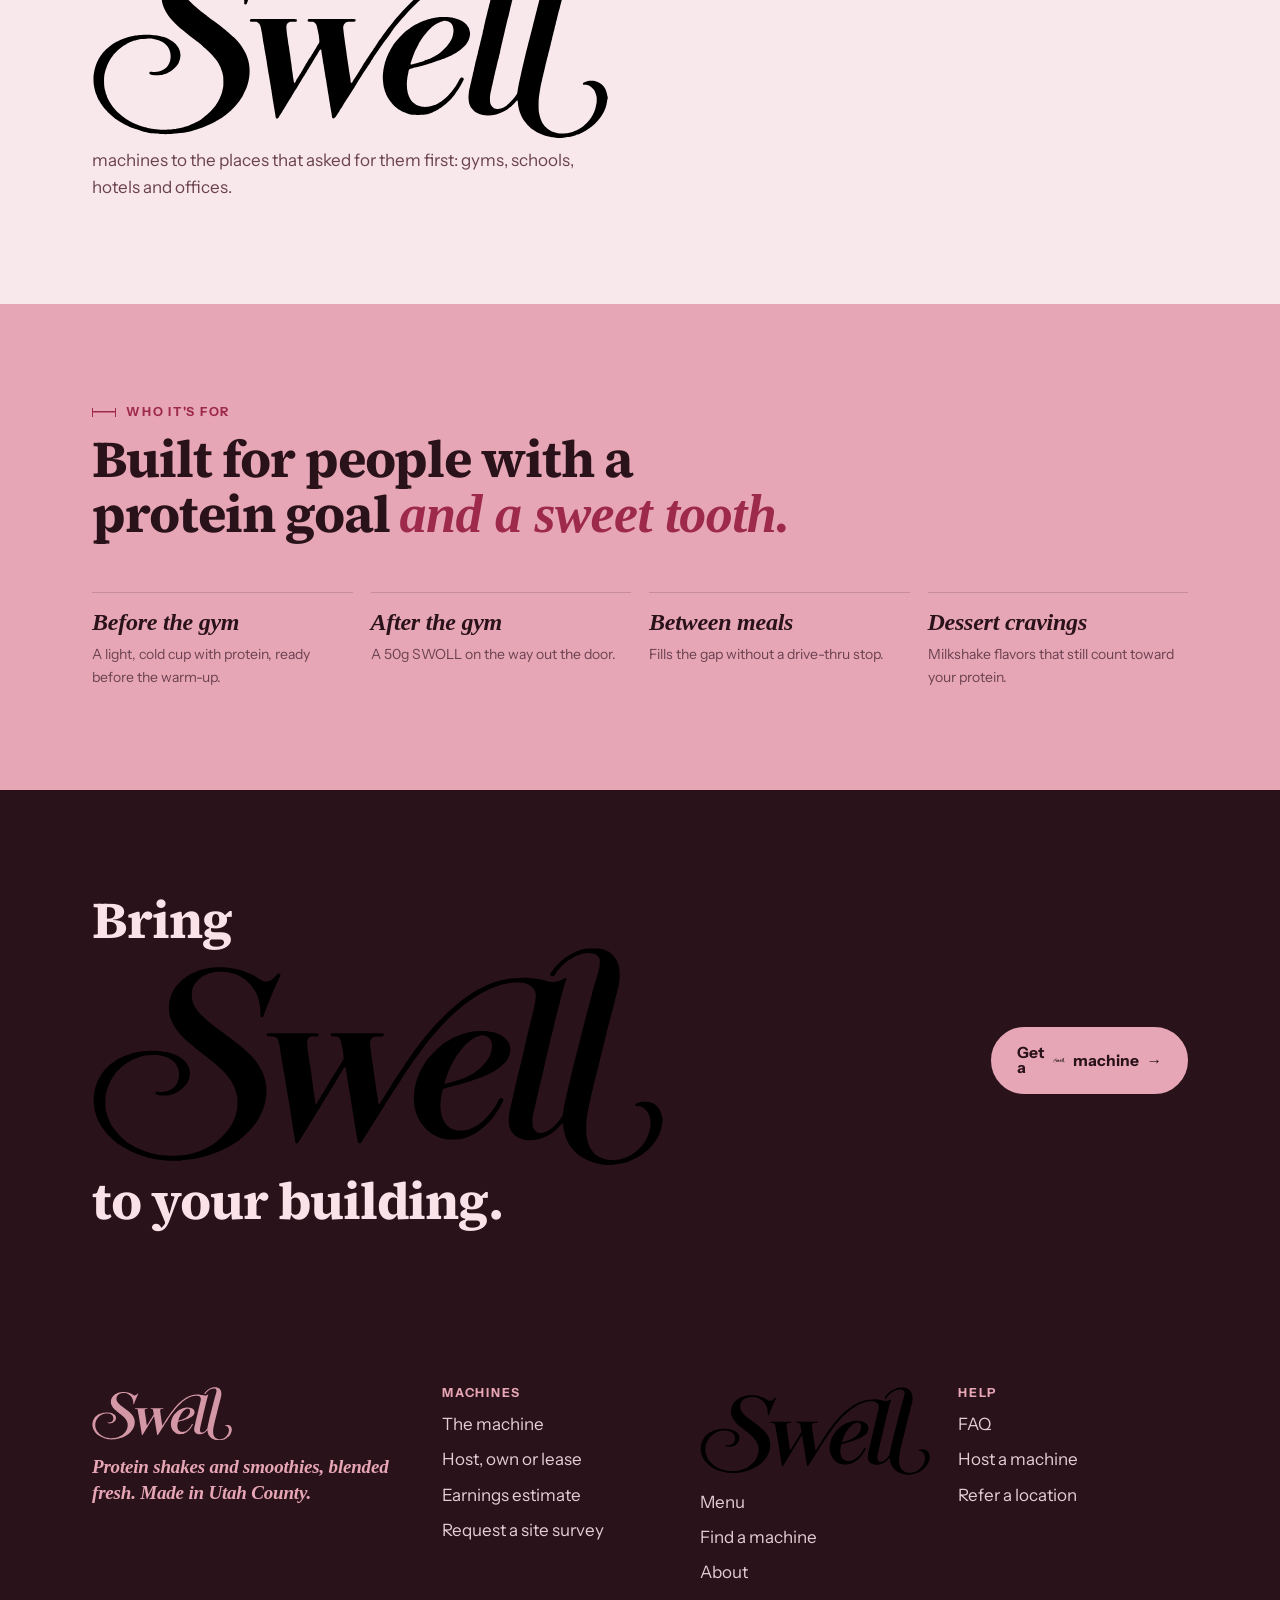
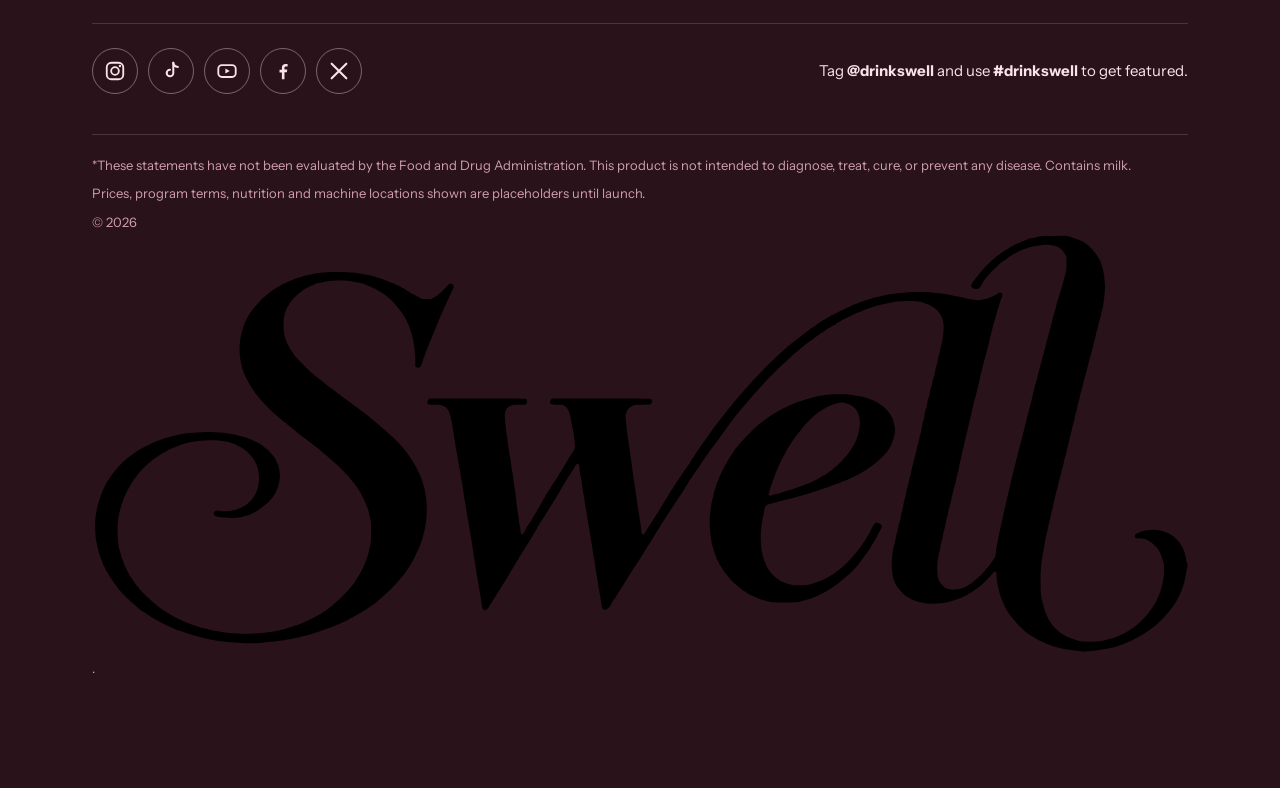
==== commit 84903793: "Add files via upload" ====
--- a/about.html
+++ b/about.html
@@ -13,14 +13,14 @@
 <link rel="icon" href="favicon.ico" sizes="any"><link rel="icon" type="image/png" sizes="32x32" href="img/icons/favicon-32.png"><link rel="apple-touch-icon" href="img/icons/apple-touch-icon.png">
 <link rel="preload" href="fonts/source-serif-4.woff2" as="font" type="font/woff2" crossorigin>
 <link rel="preload" href="fonts/instrument-sans-400.woff2" as="font" type="font/woff2" crossorigin>
-<link rel="preload" href="fonts/playfair-italic.woff2" as="font" type="font/woff2" crossorigin>
+<link rel="preload" href="fonts/source-serif-4-italic.woff2" as="font" type="font/woff2" crossorigin>
 <link rel="stylesheet" href="css/site.css">
 <script>try{var l=localStorage.getItem("swell-line");if(l==="smoothies"||l==="shakes")document.documentElement.setAttribute("data-line",l)}catch(e){}</script>
 </head>
 <body>
 <svg width="0" height="0" style="position:absolute" aria-hidden="true"><symbol id="swell-logo" viewBox="0 0 2496 954"><path fill-rule="evenodd" d="M2245.5,951.9C2242.8,951.5 2233.5,950.2 2225.0,949.1C2202.7,946.1 2182.8,940.0 2160.0,929.1C2152.1,925.3 2133.8,914.0 2126.5,908.5C2114.6,899.4 2094.5,877.2 2086.2,864.0C2081.6,856.6 2072.1,836.1 2069.2,827.0C2064.2,811.8 2060.0,790.3 2060.0,779.9C2060.0,769.8 2055.9,768.1 2050.6,776.0C2047.2,781.1 2028.8,799.5 2022.0,804.5C2020.5,805.6 2016.6,808.5 2013.4,811.0C2006.9,816.0 2003.8,818.0 1993.5,823.8C1962.8,841.0 1920.8,848.5 1890.5,842.0C1880.0,839.8 1866.3,834.8 1861.0,831.2C1859.6,830.3 1857.5,829.0 1856.3,828.5C1849.8,825.5 1830.0,803.7 1830.0,799.5C1830.0,799.0 1828.7,795.9 1827.1,792.6C1824.8,787.8 1823.8,783.5 1822.4,772.2C1820.8,759.5 1820.8,756.2 1821.9,743.7C1823.4,725.7 1824.8,716.4 1826.6,712.2C1827.3,710.3 1828.7,704.7 1829.5,699.7C1830.4,694.6 1831.9,687.8 1833.0,684.5C1834.0,681.2 1835.4,675.4 1836.0,671.5C1836.6,667.6 1837.9,662.0 1838.9,659.0C1840.0,656.0 1841.3,649.9 1842.0,645.5C1842.7,641.1 1844.0,635.5 1845.0,633.0C1846.0,630.5 1847.3,624.5 1847.9,619.6C1848.6,614.7 1849.8,609.1 1850.6,607.1C1851.4,605.2 1852.7,599.3 1853.6,594.1C1854.4,588.8 1855.9,582.2 1856.9,579.5C1857.9,576.8 1859.3,571.1 1860.0,567.0C1860.7,562.9 1862.0,557.5 1863.0,555.0C1864.0,552.5 1865.3,546.9 1866.0,542.5C1866.7,538.1 1868.0,532.3 1869.0,529.5C1870.0,526.8 1871.4,521.4 1872.1,517.5C1872.7,513.6 1874.1,508.2 1875.0,505.5C1876.0,502.7 1877.3,497.1 1878.0,493.0C1878.7,488.9 1880.0,483.5 1881.0,481.0C1882.0,478.5 1883.3,473.2 1883.9,469.2C1884.5,465.1 1885.9,459.3 1887.0,456.2C1888.1,453.2 1889.5,446.8 1890.1,442.1C1890.7,437.4 1892.0,431.5 1893.0,429.0C1894.0,426.5 1895.3,420.6 1895.9,415.8C1896.5,411.0 1897.9,404.3 1899.0,401.0C1900.1,397.6 1901.6,391.1 1902.4,386.5C1903.2,381.9 1904.4,377.1 1905.0,376.0C1905.6,374.9 1906.9,369.6 1908.0,364.2C1909.0,358.9 1910.4,353.1 1911.0,351.5C1911.6,349.9 1913.0,344.3 1914.1,339.2C1915.1,334.1 1916.5,329.0 1917.1,327.9C1917.6,326.8 1919.0,321.5 1920.0,316.2C1921.1,310.9 1922.5,304.7 1923.3,302.5C1924.1,300.3 1925.3,295.1 1926.0,291.0C1926.7,286.9 1928.1,281.2 1929.0,278.4C1930.0,275.5 1931.4,269.7 1932.0,265.6C1932.6,261.4 1934.0,255.0 1935.1,251.3C1936.1,247.6 1937.7,238.3 1938.6,230.6C1940.8,211.5 1939.6,199.9 1934.2,189.2C1928.0,176.8 1915.6,166.2 1902.5,162.0C1899.8,161.1 1896.5,159.8 1895.3,159.2C1891.5,157.1 1873.2,155.0 1859.0,155.0C1844.8,155.0 1821.2,157.2 1816.5,159.0C1815.0,159.6 1809.7,160.7 1804.6,161.6C1796.8,162.9 1784.4,166.4 1773.5,170.2C1771.8,170.8 1767.8,172.1 1764.5,173.2C1761.2,174.3 1756.4,176.2 1753.9,177.6C1751.3,178.9 1748.6,180.0 1747.9,180.0C1747.1,180.0 1744.3,181.1 1741.5,182.4C1738.8,183.7 1733.6,186.1 1730.0,187.8C1726.4,189.5 1721.5,191.8 1719.0,193.0C1716.5,194.2 1712.4,196.3 1709.9,197.8C1707.3,199.3 1703.2,201.6 1700.9,202.9C1698.5,204.2 1695.1,206.3 1693.4,207.6C1691.7,208.9 1689.9,210.0 1689.3,210.0C1688.8,210.0 1686.6,211.3 1684.4,213.0C1682.3,214.6 1680.0,216.0 1679.4,216.0C1678.8,216.0 1676.7,217.2 1674.7,218.8C1672.8,220.3 1669.9,222.3 1668.3,223.2C1666.8,224.2 1663.5,226.3 1661.0,228.0C1658.5,229.7 1655.2,231.8 1653.7,232.8C1652.2,233.7 1647.9,236.8 1644.3,239.5C1640.8,242.2 1636.8,245.2 1635.6,246.0C1630.0,249.9 1614.9,261.9 1609.6,266.7C1608.5,267.7 1606.6,269.2 1605.4,270.0C1601.3,272.9 1578.6,293.8 1556.7,315.0C1528.3,342.4 1467.1,412.7 1451.5,435.8C1450.1,437.8 1447.6,441.3 1445.9,443.5C1444.3,445.7 1441.3,449.9 1439.2,452.9C1434.8,459.4 1432.1,463.0 1427.7,468.7C1422.2,475.9 1409.1,493.4 1406.9,496.5C1405.8,498.1 1403.1,502.0 1401.0,505.0C1398.8,508.0 1396.1,511.9 1395.0,513.5C1393.9,515.1 1391.8,518.1 1390.5,520.0C1389.2,521.9 1387.1,525.1 1386.0,527.0C1384.8,528.9 1382.1,533.0 1380.0,536.0C1369.4,550.7 1360.1,564.6 1356.9,570.5C1355.7,572.7 1353.7,575.8 1352.4,577.3C1351.1,578.9 1350.0,580.6 1350.0,581.1C1350.0,581.6 1347.4,586.0 1344.2,590.8C1336.8,601.8 1322.9,622.7 1321.4,624.9C1319.1,628.3 1308.5,644.6 1307.0,647.0C1306.2,648.4 1304.6,651.0 1303.5,652.8C1302.4,654.7 1300.3,657.8 1298.8,659.7C1297.2,661.7 1296.0,663.8 1296.0,664.5C1296.0,665.2 1294.8,667.3 1293.2,669.3C1291.7,671.3 1288.3,676.6 1285.7,681.2C1283.0,685.8 1279.6,691.4 1278.2,693.7C1276.7,696.0 1273.3,701.4 1270.6,705.7C1267.9,710.0 1264.5,715.3 1263.0,717.5C1261.6,719.7 1260.1,722.2 1259.8,723.0C1259.5,723.8 1256.7,728.3 1253.6,732.8C1250.5,737.4 1248.0,741.4 1248.0,741.6C1248.0,741.8 1245.4,746.0 1242.1,750.8C1235.0,761.4 1225.5,776.2 1221.5,783.0C1219.8,785.8 1216.7,790.9 1214.5,794.4C1212.3,797.9 1209.4,802.6 1208.0,804.9C1206.6,807.3 1204.6,810.4 1203.5,811.8C1202.3,813.3 1199.4,817.9 1197.0,822.0C1194.6,826.1 1191.9,830.4 1191.0,831.5C1190.1,832.6 1187.1,837.3 1184.4,842.0C1176.1,856.2 1171.0,860.2 1165.0,857.0C1161.9,855.3 1161.1,852.9 1159.5,840.3C1158.6,833.8 1156.9,823.1 1155.5,816.5C1154.2,809.9 1152.4,799.1 1151.5,792.5C1150.6,785.9 1149.4,778.9 1148.9,776.9C1148.4,775.0 1147.1,766.8 1146.1,758.7C1145.0,750.7 1143.7,742.4 1143.1,740.3C1142.6,738.2 1141.2,729.8 1140.0,721.5C1138.9,713.2 1137.5,704.9 1137.0,703.0C1136.5,701.1 1135.4,693.6 1134.5,686.5C1133.6,679.4 1132.0,669.9 1131.0,665.5C1130.0,661.1 1128.6,653.2 1128.0,648.0C1127.4,642.8 1126.1,634.5 1125.0,629.5C1124.0,624.5 1122.6,615.8 1121.9,610.1C1121.3,604.4 1120.1,597.4 1119.4,594.6C1118.6,591.8 1117.3,583.6 1116.4,576.5C1115.6,569.4 1114.0,559.5 1112.9,554.5C1111.8,549.5 1110.6,541.6 1110.3,536.7C1110.0,531.9 1109.1,527.2 1108.4,526.2C1107.2,524.6 1107.0,524.6 1104.3,526.2C1102.8,527.1 1100.4,530.0 1099.0,532.7C1096.1,538.1 1093.1,543.1 1090.1,547.5C1084.4,555.6 1068.8,581.1 1067.0,585.1C1066.4,586.4 1064.4,590.0 1062.5,593.0C1060.6,596.0 1058.1,600.3 1056.9,602.5C1055.7,604.7 1053.7,607.8 1052.4,609.3C1051.1,610.9 1050.0,612.8 1050.0,613.5C1050.0,614.2 1048.9,616.1 1047.6,617.7C1046.3,619.2 1044.3,622.3 1043.1,624.5C1041.9,626.7 1039.9,630.1 1038.7,632.0C1037.5,634.0 1035.6,637.1 1034.5,638.9C1033.4,640.7 1031.5,643.6 1030.3,645.4C1029.1,647.1 1027.3,649.9 1026.4,651.5C1025.5,653.1 1023.7,655.8 1022.4,657.3C1021.1,658.9 1020.0,660.7 1020.0,661.3C1020.0,662.0 1018.6,664.3 1017.0,666.4C1015.3,668.6 1014.0,670.8 1014.0,671.3C1014.0,672.2 1012.0,675.7 1005.5,686.0C1004.3,687.9 1001.1,693.2 998.4,697.8C995.7,702.3 992.1,708.2 990.5,710.8C988.9,713.5 986.6,717.1 985.5,718.9C984.4,720.7 982.3,723.8 980.8,725.7C979.2,727.7 978.0,729.8 978.0,730.5C978.0,731.2 976.7,733.4 975.0,735.5C973.4,737.6 972.0,739.8 972.0,740.5C972.0,741.2 970.7,743.4 969.0,745.5C967.4,747.6 966.0,749.8 966.0,750.5C966.0,751.2 964.7,753.4 963.0,755.5C961.4,757.6 960.0,759.7 960.0,760.3C960.0,760.9 958.9,762.7 957.6,764.4C956.3,766.1 954.2,769.5 952.9,771.9C948.1,780.5 938.8,795.8 933.1,804.5C931.6,806.7 929.9,809.6 929.2,811.0C928.5,812.4 927.0,814.9 925.7,816.7C924.5,818.4 922.1,822.2 920.5,825.0C918.9,827.9 916.5,831.4 915.4,832.8C914.2,834.3 912.3,837.4 911.2,839.7C910.0,842.0 908.6,844.2 908.0,844.5C907.4,844.9 906.4,846.6 905.6,848.4C903.5,853.5 898.2,859.0 895.4,859.0C890.7,859.0 888.3,855.1 887.5,846.4C887.1,842.1 886.2,835.4 885.4,831.5C884.7,827.6 883.2,819.1 882.1,812.5C881.0,805.9 879.0,794.0 877.7,786.0C876.3,778.0 873.8,762.0 872.1,750.5C870.3,739.0 868.2,725.2 867.4,720.0C866.5,714.8 865.0,705.1 864.0,698.5C862.1,686.1 858.6,665.9 854.5,643.5C853.2,636.4 851.8,628.0 851.5,625.0C851.1,622.0 849.8,613.9 848.5,607.0C847.2,600.1 845.9,591.1 845.5,587.0C845.1,582.9 844.2,576.7 843.4,573.2C842.6,569.7 841.1,561.2 840.0,554.2C838.9,547.2 837.2,537.2 836.1,532.0C835.1,526.8 833.9,519.8 833.5,516.5C833.1,513.2 831.9,506.2 830.9,500.9C828.9,491.3 827.0,479.1 822.5,449.0C816.6,410.1 812.7,400.1 800.9,393.9C797.1,391.9 794.6,391.5 781.3,391.0C771.3,390.7 765.7,390.1 764.9,389.3C762.9,387.3 763.5,382.2 766.0,379.5L768.3,377.0L878.1,377.0C976.5,377.0 988.0,377.2 989.4,378.6C991.4,380.6 991.4,385.9 989.4,388.8C988.0,390.9 987.2,391.0 973.2,391.0C959.9,391.0 958.0,391.2 953.5,393.4C943.1,398.2 939.2,406.5 940.3,421.4C941.7,439.8 943.2,453.1 945.0,463.5C946.1,469.6 947.4,479.2 948.1,485.0C948.7,490.8 950.0,499.3 951.0,504.0C952.0,508.7 953.4,517.0 954.0,522.5C954.6,528.0 956.0,537.0 957.0,542.5C958.1,548.0 959.4,557.5 960.0,563.5C960.6,569.5 962.0,579.2 963.0,585.0C964.1,590.8 965.4,601.1 966.0,608.0C966.6,614.9 967.9,625.2 969.0,631.0C970.0,636.8 971.4,646.5 972.0,652.5C972.6,658.5 973.8,666.0 974.6,669.1C975.3,672.2 976.0,676.8 976.0,679.3C976.0,684.0 977.7,686.4 980.6,685.8C981.5,685.6 982.6,684.8 983.0,684.0C983.4,683.2 985.5,679.1 987.5,675.0C989.5,670.9 992.0,666.6 993.0,665.5C994.0,664.4 995.5,662.0 996.5,660.1C997.4,658.2 999.1,655.8 1000.1,654.7C1001.1,653.5 1002.0,652.2 1002.0,651.7C1002.0,650.7 1005.0,645.6 1010.8,637.0C1012.5,634.3 1014.0,631.6 1014.0,631.2C1014.0,630.7 1014.9,629.1 1016.0,627.7C1018.1,625.0 1022.7,617.0 1025.9,610.4C1026.9,608.1 1028.3,605.9 1028.9,605.5C1029.5,605.2 1030.7,603.2 1031.6,601.2C1033.0,597.6 1035.1,594.2 1041.2,585.3C1042.7,583.0 1044.0,580.9 1044.0,580.6C1044.0,580.0 1046.9,575.5 1053.0,566.5C1059.7,556.7 1062.0,552.9 1062.0,552.1C1062.0,551.6 1063.1,549.9 1064.4,548.3C1065.7,546.8 1067.7,543.7 1068.9,541.5C1070.1,539.3 1072.5,535.1 1074.3,532.2C1076.1,529.3 1081.1,521.0 1085.4,513.7C1089.8,506.5 1094.4,499.1 1095.6,497.5C1100.2,491.1 1100.5,488.4 1098.7,470.8C1097.8,461.8 1096.3,451.8 1095.5,448.5C1094.6,445.2 1093.0,437.6 1092.0,431.5C1087.6,406.7 1083.9,398.2 1075.5,393.7C1072.2,391.9 1069.4,391.5 1059.0,391.2C1045.3,390.8 1043.0,389.9 1043.0,385.0C1043.0,383.5 1043.9,381.1 1045.1,379.6L1047.1,377.0L1158.5,377.0C1238.7,377.0 1270.6,377.3 1272.4,378.1C1273.7,378.7 1275.1,380.1 1275.3,381.2C1276.0,383.9 1274.2,388.8 1272.0,390.0C1271.0,390.6 1262.6,391.0 1253.4,391.0C1237.6,391.0 1236.5,391.1 1230.9,393.6C1224.0,396.7 1218.8,402.7 1216.3,410.7C1214.8,415.4 1214.8,417.3 1215.9,428.2C1217.2,441.6 1218.9,454.6 1222.5,480.0C1223.8,489.1 1225.2,499.0 1225.5,502.0C1225.8,505.0 1226.5,509.8 1227.1,512.5C1227.6,515.2 1229.1,526.0 1230.5,536.5C1231.9,547.0 1233.4,558.4 1233.9,562.0C1240.0,602.8 1244.3,631.4 1246.0,642.0C1246.6,646.1 1248.0,655.1 1249.1,662.0C1250.1,668.9 1251.0,676.4 1251.0,678.6C1251.0,684.1 1253.7,687.7 1256.7,686.2C1257.9,685.5 1259.2,683.8 1259.8,682.2C1260.7,679.7 1272.2,661.5 1281.2,648.3C1282.7,646.0 1284.0,643.8 1284.0,643.2C1284.0,642.7 1284.9,641.5 1285.9,640.6C1287.0,639.6 1288.6,637.2 1289.5,635.3C1290.4,633.4 1292.1,630.3 1293.3,628.5C1294.5,626.6 1296.6,623.2 1298.0,620.9C1299.4,618.6 1302.3,613.9 1304.5,610.4C1306.7,606.9 1309.8,601.8 1311.5,599.0C1316.2,590.9 1320.7,583.8 1323.0,580.5C1324.2,578.9 1326.6,575.0 1328.5,572.0C1330.3,569.0 1333.0,564.9 1334.5,563.0C1337.2,559.4 1346.0,546.3 1349.5,540.6C1350.6,538.8 1352.5,536.0 1353.8,534.4C1359.9,526.6 1362.0,523.6 1362.0,522.5C1362.0,521.8 1363.2,519.7 1364.8,517.7C1366.3,515.8 1368.3,512.9 1369.2,511.3C1371.1,508.3 1374.0,503.9 1381.1,493.3C1388.4,482.4 1388.8,481.7 1392.5,477.0C1394.4,474.5 1396.9,470.9 1398.0,469.0C1399.1,467.1 1401.4,463.7 1403.1,461.5C1404.7,459.3 1407.3,455.7 1408.8,453.5C1412.0,448.7 1416.5,442.7 1420.0,438.4C1421.4,436.7 1423.6,433.9 1425.0,432.1C1426.4,430.4 1429.1,426.9 1431.0,424.5C1434.6,420.0 1440.3,412.8 1461.3,386.1C1463.6,383.2 1466.2,380.1 1467.1,379.1C1468.0,378.2 1474.7,370.5 1482.0,362.0C1510.6,328.7 1540.3,298.3 1572.4,269.5C1577.3,265.1 1582.7,260.2 1584.4,258.6C1586.1,257.0 1589.1,254.6 1591.0,253.1C1592.9,251.7 1597.0,248.5 1600.0,246.0C1606.5,240.6 1615.8,233.4 1624.0,227.5C1625.9,226.1 1629.5,223.4 1632.0,221.5C1634.5,219.6 1638.1,217.1 1640.0,216.0C1641.9,214.9 1645.5,212.4 1648.0,210.5C1650.5,208.5 1653.8,206.2 1655.3,205.2C1656.9,204.3 1659.8,202.3 1661.7,200.8C1663.7,199.2 1665.8,198.0 1666.5,198.0C1667.2,198.0 1669.0,197.0 1670.6,195.8C1672.1,194.5 1675.4,192.5 1678.0,191.3C1680.5,190.1 1683.2,188.6 1684.0,188.1C1684.8,187.5 1687.5,186.2 1690.0,185.0C1696.6,182.0 1702.3,179.1 1704.0,177.9C1704.8,177.4 1707.5,176.0 1710.0,174.9C1712.5,173.8 1715.2,172.5 1716.0,171.9C1716.8,171.4 1719.1,170.3 1721.0,169.4C1722.9,168.5 1726.8,166.7 1729.5,165.4C1732.2,164.1 1735.8,162.7 1737.5,162.4C1739.2,162.0 1742.2,160.8 1744.4,159.8C1749.2,157.4 1760.3,153.4 1769.5,150.9C1773.3,149.9 1778.3,148.3 1780.5,147.5C1782.7,146.7 1789.2,145.1 1795.0,144.0C1800.8,142.9 1808.0,141.4 1811.0,140.6C1820.3,138.1 1856.4,134.7 1878.0,134.3C1895.4,133.9 1902.2,134.2 1923.0,136.5C1936.5,137.9 1952.0,140.2 1957.5,141.5C1963.0,142.8 1969.8,144.2 1972.5,144.6C1975.2,145.0 1979.9,146.1 1982.9,147.1C1989.5,149.4 2010.4,153.0 2016.8,153.0C2028.6,152.9 2045.8,148.1 2056.0,142.0C2067.7,134.9 2068.2,134.7 2070.6,135.8C2073.6,137.2 2074.6,141.0 2072.7,144.6C2068.2,153.7 2053.6,204.4 2043.5,246.5C2039.6,262.7 2036.4,275.2 2033.0,287.0C2031.8,291.1 2029.9,298.3 2028.9,303.0C2027.8,307.7 2026.3,313.5 2025.5,316.0C2024.8,318.5 2023.4,324.4 2022.5,329.2C2021.7,334.1 2020.1,340.8 2019.1,344.2C2018.0,347.7 2016.9,352.7 2016.5,355.5C2016.1,358.2 2014.8,363.9 2013.5,368.0C2011.0,376.1 2008.3,386.8 2004.0,405.5C2002.5,412.1 2000.6,420.2 1999.7,423.5C1998.9,426.8 1996.8,435.8 1995.0,443.5C1993.3,451.2 1991.0,461.1 1989.8,465.5C1988.7,469.9 1986.9,477.5 1985.9,482.4C1984.9,487.3 1983.6,492.7 1983.0,494.4C1982.4,496.1 1981.2,501.3 1980.5,506.0C1979.7,510.7 1978.2,517.2 1977.2,520.5C1976.1,523.8 1975.0,529.4 1974.6,532.9C1974.2,536.4 1972.8,542.7 1971.5,546.9C1970.2,551.1 1968.9,556.8 1968.5,559.5C1968.2,562.2 1966.8,568.1 1965.5,572.5C1963.1,580.2 1961.4,587.4 1956.6,608.5C1955.3,614.0 1953.6,620.8 1952.7,623.5C1951.9,626.2 1950.4,632.7 1949.5,637.8C1948.6,642.9 1947.3,648.7 1946.6,650.8C1945.9,652.8 1945.0,656.8 1944.6,659.5C1944.2,662.2 1942.9,668.3 1941.6,673.0C1940.3,677.7 1938.7,684.9 1938.0,689.0C1937.3,693.1 1936.1,698.2 1935.4,700.3C1934.6,702.4 1933.3,708.3 1932.5,713.3C1931.6,718.4 1930.1,725.4 1929.1,729.0C1926.5,737.7 1925.0,751.0 1925.0,764.5C1925.0,784.4 1927.5,792.4 1936.4,801.8C1942.7,808.5 1945.3,810.0 1953.6,811.5C1960.2,812.8 1962.5,812.8 1970.6,811.6C1980.3,810.2 1990.4,806.2 1996.7,801.4C1998.4,800.1 2000.3,799.0 2000.9,799.0C2002.7,799.0 2025.1,778.8 2032.0,770.9C2043.6,757.8 2054.7,742.4 2057.0,736.6C2057.5,735.2 2058.6,728.1 2059.5,720.9C2060.3,713.7 2061.2,707.5 2061.5,707.1C2061.7,706.7 2062.8,701.4 2063.9,695.4C2065.0,689.4 2067.5,677.5 2069.5,669.0C2071.5,660.5 2073.9,649.2 2075.0,644.0C2076.1,638.8 2078.3,629.1 2079.9,622.5C2082.7,610.7 2084.6,602.6 2091.0,574.5C2095.2,556.0 2101.8,529.1 2108.0,505.0C2110.8,494.3 2115.1,477.6 2117.6,468.0C2120.1,458.4 2123.0,447.1 2124.0,443.0C2125.0,438.9 2128.8,423.8 2132.4,409.5C2136.1,395.2 2140.2,379.0 2141.5,373.5C2145.8,355.5 2147.2,349.6 2150.1,339.6C2151.7,334.2 2153.0,329.2 2153.0,328.6C2153.0,328.0 2154.4,322.3 2156.1,316.0C2157.8,309.7 2160.5,299.3 2162.2,293.0C2163.9,286.7 2166.5,277.0 2168.0,271.5C2169.6,266.0 2171.5,258.8 2172.3,255.5C2176.7,237.4 2178.5,230.7 2180.5,223.5C2181.8,219.1 2183.5,212.8 2184.3,209.5C2188.9,191.0 2191.3,182.1 2192.6,178.6C2193.5,176.4 2194.6,172.1 2195.1,169.1C2195.7,166.0 2197.2,160.1 2198.6,156.0C2204.0,139.1 2205.2,135.2 2206.7,129.5C2207.5,126.2 2209.2,120.3 2210.5,116.5C2211.8,112.7 2213.2,107.9 2213.5,106.0C2213.9,104.1 2215.3,98.5 2216.8,93.5C2219.1,85.5 2219.4,82.8 2219.4,69.0L2219.5,53.5L2215.5,47.2C2211.9,41.3 2209.7,39.0 2202.2,33.3C2197.7,29.9 2183.9,26.7 2173.5,26.7C2163.5,26.7 2138.2,30.8 2133.5,33.2C2131.8,34.1 2128.9,35.1 2127.0,35.5C2123.7,36.1 2111.3,41.5 2106.0,44.6C2104.6,45.4 2101.7,46.9 2099.5,47.9C2097.3,48.9 2094.9,50.5 2094.1,51.4C2093.4,52.3 2092.2,53.0 2091.5,53.0C2090.9,53.0 2088.3,54.5 2085.9,56.2C2080.1,60.5 2078.1,61.9 2073.2,65.2C2066.7,69.5 2042.6,93.5 2036.4,101.6C2033.4,105.6 2028.8,112.6 2026.2,117.2C2020.3,127.4 2018.1,128.8 2010.3,127.0C2000.9,124.9 1999.9,119.3 2007.3,110.1C2009.1,107.9 2013.0,102.9 2016.0,98.9C2035.3,73.3 2062.7,48.6 2085.1,36.6C2087.6,35.3 2090.2,33.5 2090.9,32.6C2091.6,31.8 2093.8,30.6 2095.7,29.9C2097.7,29.3 2100.8,27.7 2102.8,26.4C2104.7,25.1 2106.8,24.0 2107.4,24.0C2108.0,24.0 2110.5,22.9 2113.0,21.6C2115.5,20.3 2119.5,18.7 2122.0,18.0C2124.5,17.4 2127.9,16.0 2129.5,15.0C2131.2,13.9 2135.2,12.7 2138.5,12.1C2141.8,11.5 2147.9,10.1 2152.0,8.9C2158.9,6.8 2161.7,6.6 2189.0,6.6L2218.5,6.5L2230.6,9.7C2237.3,11.5 2245.3,14.3 2248.5,16.0C2251.6,17.6 2254.8,19.0 2255.5,19.0C2256.2,19.0 2257.3,19.7 2258.1,20.6C2258.8,21.4 2261.0,23.0 2263.0,24.0C2270.7,27.9 2289.4,49.2 2292.7,57.6C2293.1,58.6 2294.4,61.0 2295.7,62.9C2297.0,64.8 2298.0,67.1 2298.0,68.2C2298.0,69.2 2299.1,72.8 2300.5,76.1C2303.7,83.7 2307.0,107.8 2307.0,123.5C2307.0,136.1 2302.8,169.8 2300.7,175.0C2299.9,176.9 2298.7,181.9 2298.0,186.0C2297.3,190.1 2295.9,195.6 2294.9,198.2C2293.9,200.8 2292.6,205.9 2291.9,209.7C2291.3,213.4 2290.0,218.5 2289.0,221.0C2288.0,223.5 2286.7,228.9 2286.0,233.0C2285.3,237.1 2284.1,242.1 2283.3,244.0C2282.5,245.9 2281.2,250.9 2280.4,255.0C2279.6,259.1 2277.9,266.1 2276.6,270.5C2274.4,278.1 2272.8,283.9 2269.3,297.5C2265.7,311.7 2264.9,314.9 2263.0,322.5C2261.9,326.9 2260.1,333.2 2259.1,336.5C2258.0,339.8 2256.5,345.9 2255.6,350.0C2254.8,354.1 2253.4,359.4 2252.6,361.8C2251.8,364.1 2250.6,368.8 2250.0,372.3C2249.4,375.7 2247.8,381.9 2246.5,386.0C2245.3,390.1 2243.9,396.0 2243.5,399.0C2243.1,402.0 2242.0,406.5 2241.0,409.0C2240.1,411.5 2238.7,416.6 2238.0,420.5C2237.4,424.4 2235.8,430.9 2234.5,435.0C2233.3,439.1 2231.9,444.5 2231.5,447.0C2231.2,449.5 2230.0,454.2 2229.0,457.5C2227.9,460.8 2226.4,467.1 2225.6,471.5C2224.8,475.9 2223.5,481.3 2222.7,483.5C2221.9,485.7 2220.7,490.9 2220.0,495.0C2219.3,499.1 2217.9,504.8 2216.9,507.7C2215.9,510.6 2214.4,516.6 2213.6,521.2C2212.7,525.8 2211.2,531.8 2210.1,534.5C2209.1,537.3 2207.9,541.8 2207.5,544.5C2207.1,547.3 2205.8,552.9 2204.5,557.0C2203.1,561.1 2201.4,567.4 2200.7,571.0C2199.9,574.6 2198.3,581.3 2197.1,586.0C2192.9,602.3 2191.9,606.6 2189.9,616.5C2188.8,622.0 2187.3,628.5 2186.5,631.0C2185.7,633.5 2184.4,639.1 2183.6,643.5C2182.7,647.9 2181.4,653.7 2180.5,656.4C2179.7,659.1 2178.5,664.3 2177.9,667.9C2177.3,671.5 2176.1,676.9 2175.3,679.8C2174.0,684.6 2172.0,694.3 2167.6,718.0C2161.6,750.3 2159.8,769.9 2160.3,797.5C2160.6,819.9 2161.0,823.9 2163.4,835.5C2164.9,842.6 2167.7,853.0 2169.5,858.5C2173.1,868.9 2179.3,882.4 2181.0,883.5C2181.6,883.9 2182.9,885.9 2184.1,888.1C2188.8,897.4 2207.9,913.6 2222.0,920.3C2228.2,923.2 2243.9,928.3 2251.8,929.9C2258.5,931.3 2286.4,931.3 2295.0,930.0C2305.2,928.4 2326.1,923.0 2330.2,920.9C2332.3,919.9 2334.4,919.0 2335.1,919.0C2336.4,919.0 2352.4,911.1 2358.0,907.8C2371.8,899.5 2381.4,891.8 2394.4,878.6C2402.5,870.3 2415.1,854.2 2417.8,848.6C2418.7,846.9 2420.3,844.1 2421.6,842.5C2422.8,840.9 2424.1,838.4 2424.5,837.0C2424.9,835.6 2425.9,833.4 2426.8,832.0C2428.8,828.7 2433.7,815.1 2435.6,807.5C2441.2,784.3 2441.4,782.5 2441.5,768.5C2441.5,755.5 2441.3,753.7 2438.2,743.8C2434.7,732.4 2430.9,724.3 2425.8,717.6C2421.3,711.8 2413.1,704.3 2409.0,702.4C2407.1,701.5 2404.4,699.9 2403.0,699.0C2399.5,696.5 2389.5,694.7 2383.5,695.4C2376.9,696.1 2374.7,694.7 2375.2,690.0C2375.5,686.4 2375.7,686.2 2385.0,682.0C2398.1,675.9 2418.6,674.3 2435.5,678.0C2464.3,684.3 2486.6,709.2 2491.0,739.8C2491.5,743.7 2492.7,748.8 2493.5,751.2C2495.3,756.6 2495.4,759.3 2493.5,765.3C2492.7,768.0 2491.5,774.0 2490.9,778.8C2488.5,796.9 2481.2,817.8 2471.0,835.9C2458.6,857.9 2436.8,882.6 2416.1,898.2C2411.5,901.7 2406.1,905.7 2404.1,907.2C2402.1,908.7 2398.8,910.8 2396.8,912.0C2394.8,913.1 2391.6,915.0 2389.7,916.2C2381.1,921.9 2357.1,933.5 2348.0,936.5C2345.0,937.5 2341.3,938.9 2339.7,939.7C2333.1,943.0 2311.1,947.7 2293.5,949.5C2290.2,949.8 2284.0,950.8 2279.6,951.6C2271.2,953.1 2253.7,953.3 2245.5,951.9ZM338.5,934.0C329.7,933.5 316.7,932.5 309.5,931.6C302.4,930.7 294.8,930.0 292.8,930.0C288.1,930.0 255.8,923.6 246.5,920.9C226.0,914.8 216.0,911.7 211.5,910.0C208.8,908.9 203.8,907.2 200.5,906.1C181.5,900.0 139.0,878.2 124.0,866.9C122.1,865.5 119.7,864.0 118.6,863.6C111.3,861.0 66.8,820.2 59.6,809.4C58.5,807.6 55.5,803.6 53.0,800.3C47.4,793.1 38.0,778.9 35.2,773.3C34.0,771.0 32.6,768.9 32.1,768.6C31.6,768.2 30.6,766.3 29.9,764.2C29.3,762.2 27.9,759.4 27.0,758.0C26.0,756.6 24.7,753.5 24.0,751.0C23.3,748.5 21.9,744.8 20.8,742.7C17.8,736.7 12.5,717.1 9.4,700.0C8.4,694.2 7.5,683.4 7.2,672.5C6.9,656.6 7.1,652.6 9.4,638.5C10.8,629.7 13.1,619.1 14.5,615.0C15.8,610.9 17.8,604.8 18.8,601.5C21.8,592.4 25.3,583.8 27.6,580.0C28.8,578.1 30.1,575.4 30.5,574.0C30.9,572.6 32.3,570.1 33.6,568.4C34.9,566.7 36.0,565.0 36.0,564.5C36.0,563.8 42.6,553.7 47.3,547.5C50.4,543.3 60.8,531.2 65.0,527.0C70.0,522.0 82.8,511.1 87.9,507.5C90.2,505.9 93.9,503.1 96.0,501.5C103.7,495.4 113.1,490.2 138.7,477.8C147.0,473.8 177.0,463.9 186.5,462.0C189.8,461.3 195.7,460.0 199.5,459.0C208.1,456.7 234.8,454.1 257.5,453.3C278.6,452.6 312.2,455.6 327.0,459.5C332.2,460.9 339.0,462.6 342.0,463.4C348.4,465.1 362.6,470.1 365.5,471.8C366.6,472.4 369.5,473.9 372.0,475.0C382.0,479.6 387.0,483.0 397.9,492.2C407.1,499.9 417.6,513.1 419.5,519.0C419.9,520.4 421.3,523.3 422.6,525.5C425.0,529.6 428.0,544.7 428.0,552.6C428.0,559.7 424.9,575.3 422.4,580.9C421.1,583.8 420.0,586.7 420.0,587.2C420.0,587.8 417.9,591.7 415.3,595.9C403.4,615.0 373.5,637.9 353.2,643.4C350.1,644.3 345.0,645.7 342.0,646.6C333.2,649.1 305.8,649.7 293.5,647.6C281.4,645.5 277.6,643.6 277.2,639.3C277.0,636.9 277.5,635.7 279.7,634.0C282.0,632.2 283.2,631.9 287.0,632.5C311.7,636.0 331.3,632.0 350.6,619.4C363.6,611.0 374.4,594.6 378.2,577.8C385.3,545.8 375.1,514.9 351.3,496.2C346.0,492.0 334.9,485.0 333.6,485.0C333.2,485.0 331.6,484.2 330.2,483.2C325.8,480.2 311.6,476.1 298.1,473.9C287.2,472.1 282.7,471.9 264.5,472.3C241.1,472.9 228.3,474.5 216.1,478.4C211.6,479.8 207.1,481.0 206.2,481.0C205.3,481.0 203.2,481.7 201.5,482.6C199.8,483.5 195.8,485.2 192.5,486.5C182.9,490.2 175.5,493.4 172.9,495.1C171.6,496.0 168.5,497.7 166.0,498.9C159.7,501.9 157.4,503.4 141.0,514.7C131.0,521.7 110.1,541.7 103.8,550.5C102.2,552.7 100.0,555.6 99.0,557.0C94.5,562.9 91.9,566.8 89.3,571.4C87.8,574.0 85.3,578.3 83.8,580.9C82.3,583.4 80.4,587.1 79.5,589.0C78.6,590.9 76.7,594.8 75.4,597.5C74.0,600.2 72.3,604.5 71.6,607.0C70.8,609.5 69.3,613.8 68.2,616.5C67.1,619.2 65.5,624.4 64.6,628.0C63.8,631.6 62.5,636.8 61.6,639.7C56.4,658.0 57.4,707.2 63.4,723.7C64.2,726.0 65.3,730.4 65.9,733.4C66.5,736.5 68.1,741.4 69.5,744.3C70.9,747.3 72.0,750.3 72.0,751.1C72.0,752.4 76.4,762.1 79.6,768.0C80.4,769.4 81.9,772.5 83.1,775.0C84.3,777.5 86.2,780.7 87.4,782.1C88.6,783.6 90.4,786.3 91.5,788.1C100.9,804.1 115.8,820.8 135.5,837.7C141.6,842.9 147.4,847.9 148.5,848.9C151.0,851.2 164.5,860.5 171.3,864.7C187.2,874.4 200.5,880.9 223.0,890.0C231.5,893.4 255.3,901.0 257.4,901.0C258.4,901.0 262.3,901.9 265.9,902.9C269.5,904.0 277.0,905.6 282.5,906.5C288.0,907.4 295.7,908.7 299.5,909.5C311.4,911.9 338.1,913.3 358.5,912.6C385.3,911.7 392.6,910.9 422.5,905.9C432.6,904.2 459.0,896.4 472.0,891.2C482.4,887.1 505.7,876.0 515.1,870.7C518.2,868.9 522.3,866.7 524.1,865.6C526.0,864.6 528.9,862.5 530.7,861.1C532.5,859.7 535.7,857.1 538.0,855.5C560.0,839.5 591.4,807.4 600.8,791.4C604.0,786.0 606.5,781.9 609.8,776.7C611.5,773.9 613.0,771.1 613.0,770.5C613.0,769.9 614.1,767.9 615.5,766.0C616.9,764.1 618.0,761.9 618.0,760.9C618.0,760.0 619.3,756.9 620.9,753.9C622.4,750.9 624.1,746.9 624.5,745.0C624.9,743.1 626.2,739.0 627.5,736.0C628.7,733.0 630.1,728.2 630.4,725.5C630.8,722.8 632.1,716.9 633.3,712.5C635.2,705.4 635.5,701.9 635.5,681.0C635.5,660.3 635.2,656.5 633.3,649.0C632.2,644.3 630.6,638.0 630.0,635.0C629.3,632.0 627.9,627.9 627.0,626.0C626.0,624.1 624.9,620.9 624.5,619.0C623.8,615.9 620.1,607.5 616.4,601.0C615.7,599.6 614.1,596.6 613.0,594.3C611.9,592.1 609.2,587.6 607.0,584.3C604.7,581.1 602.2,577.4 601.3,576.0C600.3,574.6 598.2,571.9 596.5,570.0C594.9,568.0 592.4,564.9 591.0,563.0C583.1,552.2 565.2,534.1 546.9,518.3C540.5,512.8 534.4,507.5 533.3,506.4C526.5,499.9 515.3,490.6 508.6,486.0C504.2,483.0 498.5,478.6 497.5,477.6C496.4,476.4 492.1,473.1 483.1,466.3C473.4,459.0 468.8,455.6 466.4,453.5C465.1,452.4 461.8,449.7 459.0,447.5C456.2,445.3 447.5,438.2 439.7,431.7C431.9,425.3 423.7,418.5 421.6,416.7C408.7,406.2 391.0,388.4 381.0,376.0C379.1,373.6 376.4,370.2 375.0,368.6C372.3,365.3 372.0,364.9 364.1,353.2C358.7,345.3 349.7,328.1 345.7,318.3C340.2,304.7 336.0,282.7 336.0,267.5C336.1,236.9 343.7,208.2 357.7,186.2C368.3,169.6 388.2,147.8 402.9,136.8C405.4,135.0 409.0,132.3 410.9,130.8C412.9,129.3 415.6,127.5 417.0,126.8C418.4,126.1 420.8,124.7 422.4,123.5C425.8,121.2 431.6,118.1 438.0,115.0C440.5,113.8 444.8,111.8 447.5,110.4C450.3,109.1 453.1,108.0 453.8,108.0C454.5,108.0 457.2,106.9 459.8,105.6C462.4,104.3 466.9,102.7 469.8,102.1C472.7,101.5 476.6,100.4 478.4,99.6C480.3,98.8 485.6,97.4 490.2,96.5C494.8,95.6 501.9,94.0 506.0,93.0C526.5,87.9 586.3,87.6 609.5,92.5C613.4,93.3 621.7,94.9 628.1,95.9C634.5,96.9 641.0,98.5 642.6,99.3C644.2,100.1 648.2,101.3 651.5,102.0C654.8,102.7 659.1,104.0 661.0,105.0C662.9,106.0 666.5,107.3 669.0,108.0C671.5,108.6 674.9,110.0 676.5,111.0C678.1,112.0 681.5,113.4 684.0,114.0C686.5,114.7 689.6,116.0 691.0,116.9C692.4,117.9 695.6,119.4 698.2,120.4C700.8,121.4 703.2,122.6 703.5,123.1C703.9,123.6 706.3,125.0 709.1,126.1C711.8,127.3 714.0,128.6 714.0,129.0C714.0,129.4 715.4,130.3 717.0,131.0C718.7,131.7 721.3,133.2 722.7,134.4C724.2,135.5 727.1,137.4 729.1,138.5C731.2,139.6 737.1,142.7 742.2,145.4L751.5,150.3L761.5,150.4C769.3,150.4 772.3,150.0 775.0,148.6C776.9,147.6 780.6,145.7 783.1,144.4C787.6,142.2 799.9,130.8 809.3,120.2C814.6,114.2 817.6,113.5 821.5,117.5C825.5,121.4 826.0,119.8 810.9,151.6C804.3,165.6 796.8,182.3 791.5,195.0C790.3,198.0 787.4,205.0 785.0,210.5C766.6,254.3 752.1,292.0 750.5,299.7C749.8,303.1 745.9,307.0 743.1,307.0C742.2,307.0 740.4,306.4 739.0,305.7L736.5,304.4L736.3,287.6C735.7,250.1 726.2,214.0 710.2,188.5C698.9,170.6 680.8,150.3 668.5,141.7C666.3,140.2 662.9,137.8 661.0,136.5C659.1,135.1 655.6,133.1 653.3,132.0C651.0,130.9 648.8,129.5 648.5,129.1C648.2,128.6 645.8,127.4 643.2,126.4C640.6,125.4 637.4,123.9 636.0,122.9C634.6,122.0 631.5,120.6 629.0,119.9C626.5,119.2 623.6,118.0 622.5,117.3C619.1,115.2 594.2,110.0 581.5,108.9C565.5,107.4 539.7,108.4 530.4,110.9C526.6,111.9 520.4,113.3 516.5,114.0C512.7,114.7 507.5,116.4 505.1,117.7C502.7,118.9 499.9,120.0 499.0,120.0C498.0,120.0 496.1,120.9 494.7,122.0C493.3,123.1 490.2,124.9 487.9,126.0C485.5,127.1 481.5,129.6 479.0,131.5C476.5,133.4 473.4,135.8 472.0,136.7C468.5,139.1 456.0,152.1 453.2,156.1C446.0,166.8 444.1,170.3 441.1,178.0C436.6,189.5 435.2,202.5 436.7,220.4C437.5,230.2 438.4,235.3 440.3,240.1C441.7,243.6 443.3,248.2 444.0,250.2C444.6,252.3 445.6,254.3 446.2,254.6C446.7,255.0 447.9,256.9 448.7,258.9C449.5,260.9 452.3,265.6 454.9,269.3C457.4,273.1 460.2,277.2 461.0,278.4C463.3,281.8 467.2,286.1 481.5,300.5C492.8,311.9 502.2,320.3 517.5,332.5C519.6,334.1 523.0,336.9 525.0,338.5C527.1,340.1 530.7,343.0 533.1,344.8C535.5,346.6 540.4,350.4 544.0,353.1C547.6,355.8 552.2,359.2 554.2,360.5C556.3,361.9 558.0,363.4 558.0,363.9C558.0,364.4 559.4,365.3 561.0,366.0C562.7,366.7 564.4,367.8 564.8,368.4C565.2,369.1 567.7,371.2 570.4,373.1C573.1,375.0 576.9,377.7 578.9,379.2C582.3,381.8 584.6,383.5 592.6,389.2C594.4,390.5 598.9,393.8 602.6,396.7C606.4,399.5 611.2,403.1 613.3,404.7C615.4,406.2 619.1,409.1 621.5,411.0C623.9,412.9 629.4,417.2 633.6,420.5C647.1,431.1 676.2,456.3 687.4,467.0C699.9,479.2 712.8,493.9 721.0,505.6C752.7,550.7 765.2,593.1 762.0,643.7C760.6,665.9 755.3,689.9 747.4,710.3C743.9,719.2 732.0,744.4 728.4,750.5C708.5,783.9 682.6,812.6 645.3,842.6C636.5,849.7 612.3,865.1 602.4,869.9C600.2,871.0 597.3,872.8 595.9,873.8C594.6,874.9 592.4,876.1 591.0,876.5C589.6,876.9 587.4,878.0 586.0,879.0C584.6,879.9 580.1,882.3 576.0,884.2C571.9,886.2 565.8,889.0 562.5,890.6C559.2,892.2 554.5,894.2 552.0,895.1C549.5,896.0 543.2,898.4 538.0,900.4C495.0,916.9 452.3,927.2 414.0,930.5C404.4,931.3 393.1,932.4 389.0,932.9C377.2,934.4 356.0,934.8 338.5,934.0ZM1552.5,841.0C1543.4,840.0 1540.0,839.3 1528.0,835.7C1514.0,831.5 1495.8,823.2 1489.4,818.1C1487.9,816.9 1486.3,816.0 1485.8,816.0C1485.2,816.0 1483.4,814.9 1481.6,813.5C1468.3,802.6 1460.7,796.0 1455.6,790.7C1448.7,783.4 1436.4,767.1 1433.9,762.0C1432.9,760.0 1431.4,757.8 1430.6,757.1C1429.8,756.4 1428.6,754.2 1427.9,752.3C1427.3,750.3 1425.7,747.2 1424.4,745.2C1423.1,743.3 1422.0,740.7 1422.0,739.5C1422.0,738.3 1420.9,735.2 1419.5,732.5C1418.1,729.9 1416.5,725.4 1415.9,722.6C1415.3,719.8 1414.0,715.2 1413.0,712.5C1410.4,705.2 1406.7,674.6 1406.7,660.5C1406.7,646.0 1410.3,615.0 1413.1,605.9C1414.2,602.3 1415.5,596.5 1416.1,593.1C1416.6,589.6 1417.9,585.1 1418.9,583.1C1419.9,581.1 1421.3,577.1 1421.9,574.1C1422.5,571.1 1423.9,567.3 1424.9,565.6C1426.0,563.9 1427.3,560.5 1428.0,558.0C1428.6,555.5 1429.9,552.4 1430.9,551.0C1431.9,549.6 1433.3,546.7 1434.0,544.5C1434.7,542.3 1435.8,539.8 1436.6,539.0C1437.3,538.2 1438.8,535.5 1440.0,533.0C1441.9,528.9 1445.3,522.9 1450.5,514.2C1452.3,511.1 1454.6,507.6 1462.9,495.2C1470.8,483.4 1506.1,446.0 1519.0,435.7C1520.9,434.2 1524.1,431.7 1526.0,430.2C1527.9,428.7 1530.8,426.6 1532.5,425.5C1534.1,424.5 1535.9,423.3 1536.5,422.8C1539.1,420.7 1548.2,414.3 1551.2,412.5C1559.9,407.2 1563.9,404.9 1568.0,402.9C1570.5,401.7 1573.6,399.9 1575.0,399.0C1576.4,398.0 1579.4,396.7 1581.6,396.1C1583.9,395.5 1586.3,394.3 1587.0,393.5C1587.6,392.7 1590.7,391.4 1593.8,390.5C1597.0,389.6 1600.5,388.2 1601.7,387.4C1602.9,386.6 1606.4,385.4 1609.4,384.6C1612.3,383.8 1616.2,382.5 1617.8,381.6C1619.5,380.7 1623.8,379.3 1627.3,378.5C1630.8,377.7 1635.5,376.4 1637.9,375.5C1640.2,374.7 1649.6,372.6 1658.8,370.8C1673.8,367.9 1677.8,367.6 1698.2,367.2C1718.0,366.9 1722.2,367.1 1731.7,368.9C1737.6,370.0 1745.7,371.4 1749.5,372.0C1765.5,374.4 1789.0,384.6 1800.4,394.2C1807.0,399.6 1816.4,409.8 1818.2,413.5C1819.3,415.7 1820.8,418.2 1821.5,419.0C1823.4,421.3 1828.1,438.7 1828.7,445.5C1829.8,458.8 1822.3,483.0 1813.8,493.8C1812.2,495.7 1811.0,497.6 1811.0,497.9C1811.0,499.2 1796.0,514.3 1787.8,521.2C1776.9,530.3 1774.3,532.3 1770.4,534.3C1768.7,535.2 1766.7,536.6 1765.9,537.6C1765.1,538.5 1763.2,539.9 1761.5,540.7C1759.8,541.5 1756.0,543.6 1753.0,545.5C1743.7,551.2 1721.3,562.0 1712.5,565.0C1709.3,566.1 1706.2,567.4 1705.6,567.9C1705.0,568.4 1702.5,569.3 1700.0,569.9C1697.5,570.5 1693.0,572.1 1690.0,573.5C1687.0,574.8 1682.5,576.5 1680.0,577.3C1672.0,579.9 1662.7,583.1 1656.0,585.5C1652.4,586.8 1644.1,589.5 1637.5,591.5C1630.9,593.5 1622.1,596.2 1618.0,597.5C1613.9,598.8 1608.9,600.2 1607.0,600.5C1605.1,600.9 1600.1,602.2 1596.0,603.5C1591.9,604.8 1586.7,606.2 1584.5,606.6C1582.3,606.9 1577.1,608.2 1573.0,609.5C1568.9,610.7 1563.5,612.1 1561.0,612.4C1558.5,612.8 1554.0,614.0 1551.0,615.0C1548.0,616.1 1543.7,617.4 1541.5,617.9C1534.7,619.6 1532.0,623.4 1530.9,632.6C1530.4,637.0 1529.0,643.8 1527.9,647.9C1525.7,656.2 1523.0,681.2 1523.0,694.4C1523.0,724.1 1529.3,749.2 1541.4,767.4C1545.4,773.5 1555.0,783.3 1560.2,786.6C1562.2,787.9 1564.1,789.4 1564.5,790.0C1565.6,791.8 1577.9,797.0 1587.5,799.8C1595.5,802.1 1598.2,802.4 1611.5,802.4C1624.4,802.4 1628.0,802.0 1637.3,799.7C1643.3,798.2 1649.9,796.1 1652.0,795.0C1654.2,793.9 1656.4,793.0 1657.1,793.0C1660.2,793.0 1680.8,781.6 1692.5,773.5C1701.8,767.1 1702.2,766.7 1707.5,762.0C1720.3,750.4 1726.0,744.6 1737.0,731.5C1747.4,719.2 1764.0,696.2 1764.0,694.0C1764.0,693.6 1764.8,692.2 1765.9,690.9C1766.9,689.6 1770.3,683.5 1773.4,677.5C1780.6,663.7 1783.4,660.0 1786.5,660.0C1790.6,660.0 1796.6,662.9 1798.0,665.6C1799.2,667.8 1799.0,668.8 1796.1,674.8C1794.3,678.5 1792.3,682.4 1791.7,683.5C1791.1,684.6 1789.4,687.8 1788.0,690.5C1786.5,693.2 1783.8,698.1 1781.9,701.2C1780.0,704.4 1776.3,710.7 1773.6,715.2C1770.9,719.8 1767.7,724.6 1766.5,726.0C1765.3,727.4 1762.2,731.6 1759.6,735.5C1749.5,750.4 1740.9,760.9 1728.8,772.6C1714.5,786.5 1690.6,805.6 1682.5,809.4C1680.8,810.2 1677.8,812.2 1675.6,813.9C1673.5,815.6 1671.4,817.0 1670.9,817.0C1670.4,817.0 1665.7,819.4 1660.3,822.3C1654.9,825.3 1648.7,828.3 1646.5,829.0C1644.3,829.7 1641.6,830.8 1640.4,831.5C1638.4,832.8 1624.0,837.0 1612.5,839.6C1605.2,841.3 1564.0,842.3 1552.5,841.0ZM1549.8,596.6C1551.3,595.9 1554.3,595.0 1556.5,594.6C1558.7,594.2 1564.3,592.7 1569.0,591.3C1594.8,583.6 1601.2,581.6 1608.2,578.9C1612.4,577.3 1616.4,576.0 1617.0,576.0C1617.6,576.0 1620.3,574.9 1623.0,573.5C1625.7,572.1 1628.6,571.0 1629.3,571.0C1630.1,571.0 1633.3,569.7 1636.6,568.1C1639.8,566.5 1644.1,564.5 1646.0,563.6C1647.9,562.7 1652.2,560.4 1655.5,558.5C1658.8,556.6 1663.5,553.9 1666.0,552.5C1668.5,551.1 1672.1,548.8 1674.0,547.5C1685.0,539.8 1688.0,537.5 1688.0,537.0C1688.0,536.7 1689.2,535.7 1690.8,534.8C1697.0,530.9 1717.0,509.8 1723.8,499.9C1725.0,498.0 1727.5,494.5 1729.2,492.0C1731.0,489.5 1733.3,485.7 1734.5,483.5C1735.6,481.3 1737.1,478.6 1737.7,477.5C1743.9,467.0 1749.4,443.0 1748.7,430.0C1747.3,407.4 1738.3,394.3 1720.1,388.6C1710.3,385.5 1705.4,385.4 1696.9,387.9C1693.4,388.9 1689.4,390.0 1688.0,390.4C1682.7,391.5 1666.9,399.8 1656.9,406.5C1646.0,413.8 1625.5,433.5 1616.8,445.1C1614.8,447.8 1611.1,452.4 1608.7,455.3C1600.7,464.7 1584.1,490.1 1578.5,501.5C1577.1,504.2 1575.3,507.6 1574.5,509.0C1573.7,510.4 1572.3,513.1 1571.4,515.0C1570.5,516.9 1567.9,522.1 1565.7,526.5C1563.6,530.9 1560.7,537.4 1559.3,541.0C1558.0,544.6 1555.7,550.4 1554.3,554.0C1552.9,557.6 1550.9,563.2 1549.8,566.5C1548.7,569.8 1546.5,576.1 1544.9,580.5C1541.5,590.0 1540.5,594.4 1541.3,596.5C1542.1,598.4 1546.2,598.4 1549.8,596.6Z"/></symbol></svg>
 <a class="sr" href="#main">Skip to content</a>
-<div class="announce"><div class="wrap"><p>Now placing SWELL machines in Utah County gyms, schools and hotels. <a href="machine.html#request">Get one</a></p></div></div>
+<div class="announce"><div class="wrap"><p>Now placing <svg class="wm" viewBox="0 0 2496 954" role="img" aria-label="Swell"><use href="#swell-logo"/></svg> machines in Utah County gyms, schools and hotels. <a href="machine.html#request">Get one</a></p></div></div>
 <header class="top"><div class="wrap">
   <a class="brand" href="index.html" aria-label="SWELL Vending home"><svg class="logo" viewBox="0 0 2496 954" aria-hidden="true"><use href="#swell-logo"/></svg><span class="tag">Vending</span></a>
   <div class="linetog" role="group" aria-label="Show shakes or smoothies"><button type="button" data-line-btn="shakes" aria-pressed="true">Shakes</button><button type="button" data-line-btn="smoothies" aria-pressed="false">Smoothies</button></div>
@@ -36,13 +36,13 @@
 
 <section style="padding-top:0"><div class="wrap split">
   <div class="prose">
-    <p>SWELL began as frozen smoothie cubes, sold out of our own vending machines in high schools, gyms and hotels around Utah County.</p>
+    <p><svg class="wm" viewBox="0 0 2496 954" role="img" aria-label="Swell"><use href="#swell-logo"/></svg> began as frozen smoothie cubes, sold out of our own vending machines in high schools, gyms and hotels around Utah County.</p>
     <p>The machines taught us a lot. People bought the dessert flavors first. They wanted real protein in them. And nobody wanted to blend anything themselves between classes or on the way out of the gym.</p>
-    <p>So we built a machine that does the blending. It takes the order, takes the payment and blends a frozen SWELL cup into a fresh protein smoothie or shake in front of you. SWOLL is the big one, with 50 grams of protein for after a hard lift.</p>
-    <p>Today we place, sell and lease SWELL machines to the places that asked for them first: gyms, schools, hotels and offices.</p>
+    <p>So we built a machine that does the blending. It takes the order, takes the payment and blends a frozen <svg class="wm" viewBox="0 0 2496 954" role="img" aria-label="Swell"><use href="#swell-logo"/></svg> cup into a fresh protein smoothie or shake in front of you. SWOLL is the big one, with 50 grams of protein for after a hard lift.</p>
+    <p>Today we place, sell and lease <svg class="wm" viewBox="0 0 2496 954" role="img" aria-label="Swell"><use href="#swell-logo"/></svg> machines to the places that asked for them first: gyms, schools, hotels and offices.</p>
   </div>
   <ol class="timeline">
-    <li><b>Cubes</b><p class="small">Frozen SWELL smoothie cubes in our own vending machines.</p></li>
+    <li><b>Cubes</b><p class="small">Frozen <svg class="wm" viewBox="0 0 2496 954" role="img" aria-label="Swell"><use href="#swell-logo"/></svg> smoothie cubes in our own vending machines.</p></li>
     <li><b>Flavors</b><p class="small">Dessert shakes and candy-shop smoothies, all with real protein.</p></li>
     <li><b>SWOLL</b><p class="small">A 50g version for lifters and athletes.</p></li>
     <li><b>The machine</b><p class="small">A slim blender machine that makes every cup fresh.</p></li>
@@ -60,8 +60,8 @@
 </div></section>
 
 <section class="band-ink cta-band"><div class="wrap">
-  <h2>Bring <span class="sw">Swell</span> to your building.</h2>
-  <div class="btn-row"><a class="btn arrow" href="machine.html#request">Get a SWELL machine</a></div>
+  <h2>Bring <span class="sw"><svg class="wm" viewBox="0 0 2496 954" role="img" aria-label="Swell"><use href="#swell-logo"/></svg></span> to your building.</h2>
+  <div class="btn-row"><a class="btn arrow" href="machine.html#request">Get a <svg class="wm" viewBox="0 0 2496 954" role="img" aria-label="Swell"><use href="#swell-logo"/></svg> machine</a></div>
 </div></section>
 </main>
 <footer class="site-foot"><div class="wrap">
@@ -71,14 +71,14 @@
       <p class="small">Protein shakes and smoothies, blended fresh. Made in Utah County.</p>
     </div>
     <div><h4>Machines</h4><ul><li><a href="machine.html">The machine</a></li><li><a href="machine.html#programs">Host, own or lease</a></li><li><a href="machine.html#estimate">Earnings estimate</a></li><li><a href="machine.html#request">Request a site survey</a></li></ul></div>
-    <div><h4>Swell</h4><ul><li><a href="menu.html">Menu</a></li><li><a href="locations.html">Find a machine</a></li><li><a href="about.html">About</a></li></ul></div>
+    <div><h4><svg class="wm" viewBox="0 0 2496 954" role="img" aria-label="Swell"><use href="#swell-logo"/></svg></h4><ul><li><a href="menu.html">Menu</a></li><li><a href="locations.html">Find a machine</a></li><li><a href="about.html">About</a></li></ul></div>
     <div><h4>Help</h4><ul><li><a href="faq.html">FAQ</a></li><li><a href="machine.html#request">Host a machine</a></li><li><a href="refer.html">Refer a location</a></li></ul></div>
   </div>
   <div class="fsocial"><ul class="social" aria-label="Swell on social media"><li><a href="https://www.instagram.com/drinkswell" target="_blank" rel="noopener" aria-label="Swell on Instagram"><svg viewBox="0 0 24 24" width="22" height="22" aria-hidden="true"><rect x="3" y="3" width="18" height="18" rx="5" fill="none" stroke="currentColor" stroke-width="2"/><circle cx="12" cy="12" r="4.2" fill="none" stroke="currentColor" stroke-width="2"/><circle cx="17.4" cy="6.6" r="1.3" fill="currentColor"/></svg></a></li><li><a href="https://www.tiktok.com/@drinkswell" target="_blank" rel="noopener" aria-label="Swell on TikTok"><svg viewBox="0 0 24 24" width="22" height="22" aria-hidden="true"><path d="M14.5 3v11.2a3.6 3.6 0 1 1-3.6-3.6" fill="none" stroke="currentColor" stroke-width="2.2" stroke-linecap="round"/><path d="M14.5 3c.4 2.6 2.2 4.4 5 4.6" fill="none" stroke="currentColor" stroke-width="2.2" stroke-linecap="round"/></svg></a></li><li><a href="https://www.youtube.com/@drinkswell" target="_blank" rel="noopener" aria-label="Swell on YouTube"><svg viewBox="0 0 24 24" width="22" height="22" aria-hidden="true"><rect x="2.5" y="5.5" width="19" height="13" rx="4" fill="none" stroke="currentColor" stroke-width="2"/><path d="M10.2 9.2v5.6l4.8-2.8z" fill="currentColor"/></svg></a></li><li><a href="https://www.facebook.com/drinkswell" target="_blank" rel="noopener" aria-label="Swell on Facebook"><svg viewBox="0 0 24 24" width="22" height="22" aria-hidden="true"><path d="M13.6 21v-7.6h2.6l.4-3h-3V8.6c0-.9.3-1.5 1.5-1.5H17V4.4c-.3 0-1.2-.1-2.3-.1-2.3 0-3.9 1.4-3.9 4v2.2H8.2v3h2.6V21z" fill="currentColor"/></svg></a></li><li><a href="https://x.com/drinkswell" target="_blank" rel="noopener" aria-label="Swell on X"><svg viewBox="0 0 24 24" width="22" height="22" aria-hidden="true"><path d="M4 4l16 16M20 4L4 20" stroke="currentColor" stroke-width="2.3" stroke-linecap="round"/></svg></a></li></ul><p>Tag <b>@drinkswell</b> and use <b>#drinkswell</b> to get featured.</p></div>
   <div class="fine">
     <p>*These statements have not been evaluated by the Food and Drug Administration. This product is not intended to diagnose, treat, cure, or prevent any disease. Contains milk.</p>
     <p>Prices, program terms, nutrition and machine locations shown are placeholders until launch.</p>
-    <p>© <span id="yr">2026</span> Swell.</p>
+    <p>© <span id="yr">2026</span> <svg class="wm" viewBox="0 0 2496 954" role="img" aria-label="Swell"><use href="#swell-logo"/></svg>.</p>
   </div>
 </div></footer>
 <nav class="mbar-nav" aria-label="Find a Swell machine"><a class="mbar pre" id="mbar" href="index.html#find"><i><svg viewBox="0 0 24 24" width="22" height="22" fill="none" stroke="currentColor" stroke-width="2.1" stroke-linecap="round" stroke-linejoin="round" aria-hidden="true"><path d="M12 21s-6.5-6-6.5-11a6.5 6.5 0 0 1 13 0c0 5-6.5 11-6.5 11z"/><circle cx="12" cy="10" r="2.3"/></svg></i><span class="p"><b>Find a machine</b><span id="mb-s">9 in Utah County</span></span><span class="go" aria-hidden="true">Map <span>→</span></span></a></nav>
--- a/css/site.css
+++ b/css/site.css
@@ -500,38 +500,34 @@
   .how-photos figure { scroll-snap-align: start; }
 }
 
-/* ---- Swell script: the lettering that matches the Swell logo ---- */
-@font-face { font-family: "Great Vibes"; src: url(../fonts/great-vibes.woff2) format("woff2"); font-weight: 400; font-style: normal; font-display: swap; }
-:root { --script: "Great Vibes", "Snell Roundhand", "Apple Chancery", cursive; }
+/* ---- Swell lettering: swash Bodoni-style italic, like the Swell and New York logos ---- */
+@font-face { font-family: "Playfair Display"; src: url(../fonts/playfair-italic.woff2) format("woff2"); font-weight: 400 900; font-style: italic; font-display: swap; }
+:root { --script: "Playfair Display", "Bodoni 72", "Didot", Georgia, serif; }
 h1 em, h2 em, .sw, .script,
-.steps h3, .prog h3, .boosts b, .faq-group h3, .cups-label h3, .menu-lines .cups b, .thanks h3 span, .foot-brand p, .fhead h2 .sw, .mloc b, .pc h3, .photo-cta .sw {
-  font-family: var(--script); font-style: normal; font-weight: 400; letter-spacing: 0;
-  -webkit-text-stroke: .018em currentColor; paint-order: stroke fill;
-}
-h1 em, h2 em, .sw { font-size: 1.22em; line-height: .9; padding-right: .06em; }
-h1 em { display: inline-block; margin-top: .06em; }
+.steps h3, .prog h3, .boosts b, .faq-group h3, .cups-label h3, .menu-lines .cups b, .thanks h3 span, .foot-brand p, .fhead h2 .sw, .mloc b, .pc h3, .photo-cta .sw, .timeline b {
+  font-family: var(--script); font-style: italic; font-weight: 800; letter-spacing: -.01em;
+  font-feature-settings: "swsh" 1, "salt" 1, "liga" 1, "dlig" 1;
+}
+h1 em, h2 em, .sw { font-size: 1.04em; line-height: 1; }
 .sw { color: inherit; }
 h1 .sw, h2 .sw { color: var(--ink); }
 .band-ink h2 .sw { color: var(--on-ink); }
-.steps h3 { font-size: clamp(38px, 3.6vw, 46px); line-height: 1; }
-.prog h3 { font-size: 46px; line-height: 1; }
-.boosts b { font-size: 34px; line-height: 1.05; }
-.faq-group h3 { font-size: 40px; }
-.cups-label h3 { font-size: 40px; }
-.menu-lines .cups b { font-size: 36px; line-height: 1; margin-top: 8px; }
-.thanks h3 span { font-size: 1.3em; }
-.foot-brand p.small { font-size: 26px; line-height: 1.25; color: var(--blush); max-width: 14em; -webkit-text-stroke: .01em currentColor; }
-.mloc b { font-size: 34px; line-height: 1; }
-.pc h3 { font-size: 26px; line-height: 1.05; }
-.fhead h2 .sw { font-size: 1.3em; }
+.steps h3 { font-size: clamp(26px, 2.4vw, 32px); line-height: 1.05; }
+.prog h3 { font-size: 34px; line-height: 1; }
+.boosts b { font-size: 24px; line-height: 1.1; }
+.faq-group h3 { font-size: 28px; }
+.cups-label h3 { font-size: 28px; }
+.menu-lines .cups b { font-size: 26px; line-height: 1.05; margin-top: 8px; }
+.foot-brand p.small { font-size: 19px; line-height: 1.35; color: var(--blush); max-width: 16em; font-weight: 600; }
+.mloc b { font-size: 24px; line-height: 1.05; }
+.pc h3 { font-size: 20px; line-height: 1.1; }
+.timeline b { font-size: 24px; line-height: 1.1; }
 /* "See the menu" over the drink photos */
 .photo-link { position: relative; display: block; color: #fff; text-decoration: none; }
 .photo-cta { position: absolute; z-index: 2; right: clamp(16px, 3vw, 40px); bottom: clamp(14px, 3vw, 36px); font: 700 15px/1 var(--body); padding: 12px 18px; border-radius: 999px; background: rgba(255, 255, 255, .92); color: var(--ink); display: inline-flex; align-items: baseline; gap: 6px; transition: transform .2s ease; }
-.photo-cta .sw { font-size: 30px; line-height: .6; color: var(--rose); }
+.photo-cta .sw { font-size: 18px; line-height: 1; color: var(--rose); }
 .photo-link:hover .photo-cta { transform: translateY(-2px); }
 @media (max-width: 560px) {
-  .menu-lines .cups b { font-size: 24px; }
-  .mloc b { font-size: 28px; }
-  .prog h3 { font-size: 40px; }
-}
-.timeline b { font-family: var(--script); font-weight: 400; font-size: 36px; line-height: 1; -webkit-text-stroke: .018em currentColor; paint-order: stroke fill; }
+  .menu-lines .cups b { font-size: 18px; }
+  .mloc b { font-size: 21px; }
+}
